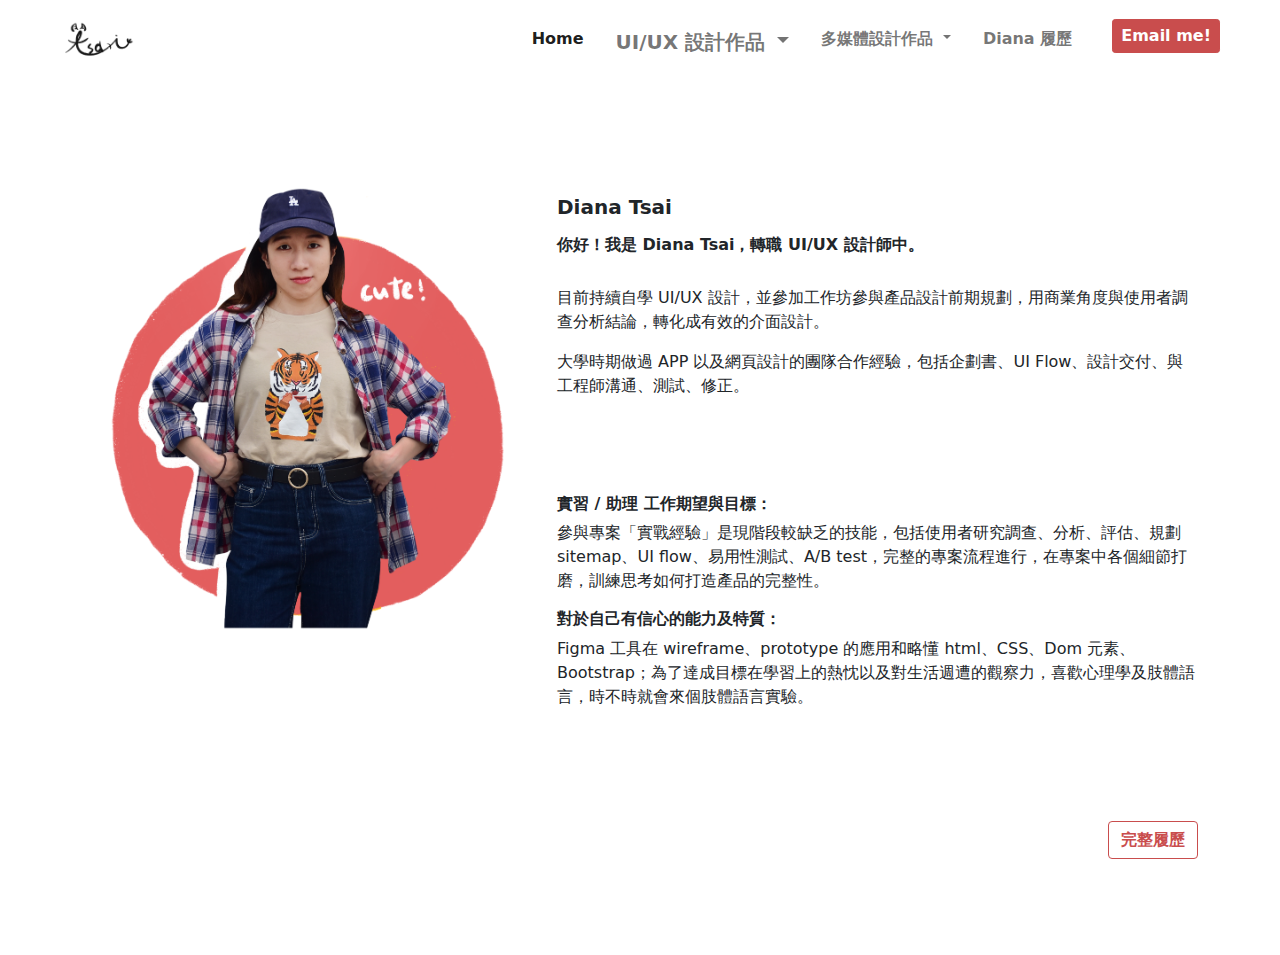
==== index.html @ 7572a6fa "Update index.html" ====
<!DOCTYPE html>
<html lang="en">
<head>
    <meta charset="UTF-8">
    <meta http-equiv="X-UA-Compatible" content="IE=edge">
    <meta name="viewport" content="width=device-width, initial-scale=1.0">
    <title>Home  DianaTsaiwebsite</title>
    <link rel="stylesheet" href="./stylesheets/all.css">
    <!-- JavaScript Bundle with Popper -->
<script src="https://cdn.jsdelivr.net/npm/bootstrap@5.1.1/dist/js/bootstrap.bundle.min.js" integrity="sha384-/bQdsTh/da6pkI1MST/rWKFNjaCP5gBSY4sEBT38Q/9RBh9AH40zEOg7Hlq2THRZ" crossorigin="anonymous"></script>
<style>
  .object-fit-cover {
      object-fit: cover;
  }

  .box {
    max-width: 75px;
  }
</style>

</head>
<body>
  <div class="mx-5">
    <nav class="navbar navbar-expand-xl navbar-light  ">
      <div class="container-fluid my-2">
        <a class="navbar-brand box" href="#">
          <img src="pic/sign.png" class="w-100" alt="" >
        </a>
        <button class="navbar-toggler" type="button" data-bs-toggle="collapse" data-bs-target="#navbarNavDropdown" aria-controls="navbarNavDropdown" aria-expanded="false" aria-label="Toggle navigation">
          <span class="navbar-toggler-icon"></span>
        </button>
        <div class="collapse navbar-collapse flex-row-reverse " id="navbarNavDropdown">
          <ul class="navbar-nav ">
            <li class="nav-item mx-2">
              <a class="nav-link active fw-bold fs-6" aria-current="page" href="index.html">Home</a>
            </li>
            <li class="nav-item dropdown mx-2">
              <a class="nav-link dropdown-toggle fw-bold fs-5" href="#" id="navbarDropdownMenuLink" role="button" data-bs-toggle="dropdown" aria-expanded="false">
              UI/UX 設計作品
              </a>
              <ul class="dropdown-menu " aria-labelledby="navbarDropdownMenuLink">
                <li><a class="dropdown-item fw-bold fs-6 " href="#">露營一頁式網站</a></li>
                <li><a class="dropdown-item fw-bold fs-6" href="#">場地預約 APP 優化</a></li>
                <li><a class="dropdown-item fw-bold fs-6 " href="#">插畫品牌官網設計</a></li>
              </ul>
            </li>
            <li class="nav-item dropdown mx-2 fs-6">
              <a class="nav-link dropdown-toggle fw-bold" href="#" id="navbarDropdownMenuLink" role="button" data-bs-toggle="dropdown" aria-expanded="false">
              多媒體設計作品
              </a>
              <ul class="dropdown-menu " aria-labelledby="navbarDropdownMenuLink">
                <li><a class="dropdown-item fw-bold fs-6" href="#">媒體設計</a></li>
                <li><a class="dropdown-item fw-bold fs-6" href="#">平面設計</a></li>
                <li><a class="dropdown-item fw-bold fs-6" href="#">插畫設計</a></li>
              </ul>
            </li>
            <li class="nav-item mx-2 ">
              <a class="nav-link fw-bold fs-6" href="resume.html">Diana 履歷</a>
            </li>
            <li class="nav-item ms-4">
              <a class="btn btn-primary btn-sm fw-bold fs-6" href="#" role="button">Email me!</a>
            </li>
          </ul>
        </div>
      </div>
    </nav>
</div>

<div class="container">
  <div class="row mt-7">
    <div class="col-xl-5 g-0 " >
      <img src="/pic/sy.png" alt="" class="w-100 " >
    </div>      
    <div class="col-xl-7 d-flex gy-2">
      <div>
        <div class="mt-2 mb-7">
         <h5 class="fw-bolder pb-2">Diana Tsai</h5>
         <h6 class="fw-bold  pb-4">你好！我是 Diana Tsai，轉職 UI/UX 設計師中。</h6>
         <p>目前持續自學 UI/UX 設計，並參加工作坊參與產品設計前期規劃，用商業角度與使用者調查分析結論，轉化成有效的介面設計。</p>
         <p>大學時期做過 APP 以及網頁設計的團隊合作經驗，包括企劃書、UI Flow、設計交付、與工程師溝通、測試、修正。</p>
        </div>
        <div class="" >           
        <div class="">
          <h6 class="fw-bold ">實習 / 助理 工作期望與目標：</h6>
          <p>參與專案「實戰經驗」是現階段較缺乏的技能，包括使用者研究調查、分析、評估、規劃 sitemap、UI flow、易用性測試、A/B test，完整的專案流程進行，在專案中各個細節打磨，訓練思考如何打造產品的完整性。</p>
        </div>
        <div class="">
          <h6 class="fw-bold ">對於自己有信心的能力及特質：</h6>
          <p>Figma 工具在 wireframe、prototype 的應用和略懂 html、CSS、Dom 元素、Bootstrap；為了達成目標在學習上的熱忱以及對生活週遭的觀察力，喜歡心理學及肢體語言，時不時就會來個肢體語言實驗。</p>
        </div>
      </div>
      <div class="text-end">
      <a class="btn btn-outline-primary fw-bold fs-6 my-7 " href="resume.html" role="button">完整履歷 </a>
    </div>
     </div>
     
    </div>
    
  </div>

    
  </div>
</div>
  </body>
</html>
---- stylesheets/all.css ----
:root {
  --bs-blue: #0d6efd;
  --bs-indigo: #6610f2;
  --bs-purple: #6f42c1;
  --bs-pink: #d63384;
  --bs-red: #dc3545;
  --bs-orange: #fd7e14;
  --bs-yellow: #ffc107;
  --bs-green: #198754;
  --bs-teal: #20c997;
  --bs-cyan: #0dcaf0;
  --bs-white: #fff;
  --bs-gray: #6c757d;
  --bs-gray-dark: #343a40;
  --bs-gray-100: #f8f9fa;
  --bs-gray-200: #e9ecef;
  --bs-gray-300: #dee2e6;
  --bs-gray-400: #ced4da;
  --bs-gray-500: #adb5bd;
  --bs-gray-600: #6c757d;
  --bs-gray-700: #495057;
  --bs-gray-800: #343a40;
  --bs-gray-900: #212529;
  --bs-primary: #c94d4d;
  --bs-secondary: #6c757d;
  --bs-success: #198754;
  --bs-info: #0dcaf0;
  --bs-warning: #ffc107;
  --bs-danger: #dc3545;
  --bs-light: #f8f9fa;
  --bs-dark: #212529;
  --bs-primary-rgb: 201, 77, 77;
  --bs-secondary-rgb: 108, 117, 125;
  --bs-success-rgb: 25, 135, 84;
  --bs-info-rgb: 13, 202, 240;
  --bs-warning-rgb: 255, 193, 7;
  --bs-danger-rgb: 220, 53, 69;
  --bs-light-rgb: 248, 249, 250;
  --bs-dark-rgb: 33, 37, 41;
  --bs-white-rgb: 255, 255, 255;
  --bs-black-rgb: 0, 0, 0;
  --bs-body-color-rgb: 33, 37, 41;
  --bs-body-bg-rgb: 255, 255, 255;
  --bs-font-sans-serif: system-ui, -apple-system, "Segoe UI", Roboto, "Helvetica Neue", Arial, "Noto Sans", "Liberation Sans", sans-serif, "Apple Color Emoji", "Segoe UI Emoji", "Segoe UI Symbol", "Noto Color Emoji";
  --bs-font-monospace: SFMono-Regular, Menlo, Monaco, Consolas, "Liberation Mono", "Courier New", monospace;
  --bs-gradient: linear-gradient(180deg, rgba(255, 255, 255, 0.15), rgba(255, 255, 255, 0));
  --bs-body-font-family: var(--bs-font-sans-serif);
  --bs-body-font-size: 1rem;
  --bs-body-font-weight: 400;
  --bs-body-line-height: 1.5;
  --bs-body-color: #212529;
  --bs-body-bg: #fff;
}

*,
*::before,
*::after {
  -webkit-box-sizing: border-box;
          box-sizing: border-box;
}

@media (prefers-reduced-motion: no-preference) {
  :root {
    scroll-behavior: smooth;
  }
}

body {
  margin: 0;
  font-family: var(--bs-body-font-family);
  font-size: var(--bs-body-font-size);
  font-weight: var(--bs-body-font-weight);
  line-height: var(--bs-body-line-height);
  color: var(--bs-body-color);
  text-align: var(--bs-body-text-align);
  background-color: var(--bs-body-bg);
  -webkit-text-size-adjust: 100%;
  -webkit-tap-highlight-color: rgba(0, 0, 0, 0);
}

hr {
  margin: 1rem 0;
  color: inherit;
  background-color: currentColor;
  border: 0;
  opacity: 0.25;
}

hr:not([size]) {
  height: 1px;
}

h1, .h1, h2, .h2, h3, .h3, h4, .h4, h5, .h5, h6, .h6 {
  margin-top: 0;
  margin-bottom: 0.5rem;
  font-weight: 500;
  line-height: 1.2;
}

h1, .h1 {
  font-size: calc(1.375rem + 1.5vw);
}

@media (min-width: 1200px) {
  h1, .h1 {
    font-size: 2.5rem;
  }
}

h2, .h2 {
  font-size: calc(1.325rem + 0.9vw);
}

@media (min-width: 1200px) {
  h2, .h2 {
    font-size: 2rem;
  }
}

h3, .h3 {
  font-size: calc(1.3rem + 0.6vw);
}

@media (min-width: 1200px) {
  h3, .h3 {
    font-size: 1.75rem;
  }
}

h4, .h4 {
  font-size: calc(1.275rem + 0.3vw);
}

@media (min-width: 1200px) {
  h4, .h4 {
    font-size: 1.5rem;
  }
}

h5, .h5 {
  font-size: 1.25rem;
}

h6, .h6 {
  font-size: 1rem;
}

p {
  margin-top: 0;
  margin-bottom: 1rem;
}

abbr[title],
abbr[data-bs-original-title] {
  -webkit-text-decoration: underline dotted;
          text-decoration: underline dotted;
  cursor: help;
  text-decoration-skip-ink: none;
}

address {
  margin-bottom: 1rem;
  font-style: normal;
  line-height: inherit;
}

ol,
ul {
  padding-left: 2rem;
}

ol,
ul,
dl {
  margin-top: 0;
  margin-bottom: 1rem;
}

ol ol,
ul ul,
ol ul,
ul ol {
  margin-bottom: 0;
}

dt {
  font-weight: 700;
}

dd {
  margin-bottom: .5rem;
  margin-left: 0;
}

blockquote {
  margin: 0 0 1rem;
}

b,
strong {
  font-weight: bolder;
}

small, .small {
  font-size: 0.875em;
}

mark, .mark {
  padding: 0.2em;
  background-color: #fcf8e3;
}

sub,
sup {
  position: relative;
  font-size: 0.75em;
  line-height: 0;
  vertical-align: baseline;
}

sub {
  bottom: -.25em;
}

sup {
  top: -.5em;
}

a {
  color: #0d6efd;
  text-decoration: underline;
}

a:hover {
  color: #0a58ca;
}

a:not([href]):not([class]), a:not([href]):not([class]):hover {
  color: inherit;
  text-decoration: none;
}

pre,
code,
kbd,
samp {
  font-family: var(--bs-font-monospace);
  font-size: 1em;
  direction: ltr /* rtl:ignore */;
  unicode-bidi: bidi-override;
}

pre {
  display: block;
  margin-top: 0;
  margin-bottom: 1rem;
  overflow: auto;
  font-size: 0.875em;
}

pre code {
  font-size: inherit;
  color: inherit;
  word-break: normal;
}

code {
  font-size: 0.875em;
  color: #d63384;
  word-wrap: break-word;
}

a > code {
  color: inherit;
}

kbd {
  padding: 0.2rem 0.4rem;
  font-size: 0.875em;
  color: #fff;
  background-color: #212529;
  border-radius: 0.2rem;
}

kbd kbd {
  padding: 0;
  font-size: 1em;
  font-weight: 700;
}

figure {
  margin: 0 0 1rem;
}

img,
svg {
  vertical-align: middle;
}

table {
  caption-side: bottom;
  border-collapse: collapse;
}

caption {
  padding-top: 0.5rem;
  padding-bottom: 0.5rem;
  color: #6c757d;
  text-align: left;
}

th {
  text-align: inherit;
  text-align: -webkit-match-parent;
}

thead,
tbody,
tfoot,
tr,
td,
th {
  border-color: inherit;
  border-style: solid;
  border-width: 0;
}

label {
  display: inline-block;
}

button {
  border-radius: 0;
}

button:focus:not(:focus-visible) {
  outline: 0;
}

input,
button,
select,
optgroup,
textarea {
  margin: 0;
  font-family: inherit;
  font-size: inherit;
  line-height: inherit;
}

button,
select {
  text-transform: none;
}

[role="button"] {
  cursor: pointer;
}

select {
  word-wrap: normal;
}

select:disabled {
  opacity: 1;
}

[list]::-webkit-calendar-picker-indicator {
  display: none;
}

button,
[type="button"],
[type="reset"],
[type="submit"] {
  -webkit-appearance: button;
}

button:not(:disabled),
[type="button"]:not(:disabled),
[type="reset"]:not(:disabled),
[type="submit"]:not(:disabled) {
  cursor: pointer;
}

::-moz-focus-inner {
  padding: 0;
  border-style: none;
}

textarea {
  resize: vertical;
}

fieldset {
  min-width: 0;
  padding: 0;
  margin: 0;
  border: 0;
}

legend {
  float: left;
  width: 100%;
  padding: 0;
  margin-bottom: 0.5rem;
  font-size: calc(1.275rem + 0.3vw);
  line-height: inherit;
}

@media (min-width: 1200px) {
  legend {
    font-size: 1.5rem;
  }
}

legend + * {
  clear: left;
}

::-webkit-datetime-edit-fields-wrapper,
::-webkit-datetime-edit-text,
::-webkit-datetime-edit-minute,
::-webkit-datetime-edit-hour-field,
::-webkit-datetime-edit-day-field,
::-webkit-datetime-edit-month-field,
::-webkit-datetime-edit-year-field {
  padding: 0;
}

::-webkit-inner-spin-button {
  height: auto;
}

[type="search"] {
  outline-offset: -2px;
  -webkit-appearance: textfield;
}

/* rtl:raw:
[type="tel"],
[type="url"],
[type="email"],
[type="number"] {
  direction: ltr;
}
*/
::-webkit-search-decoration {
  -webkit-appearance: none;
}

::-webkit-color-swatch-wrapper {
  padding: 0;
}

::file-selector-button {
  font: inherit;
}

::-webkit-file-upload-button {
  font: inherit;
  -webkit-appearance: button;
}

output {
  display: inline-block;
}

iframe {
  border: 0;
}

summary {
  display: list-item;
  cursor: pointer;
}

progress {
  vertical-align: baseline;
}

[hidden] {
  display: none !important;
}

.lead {
  font-size: 1.25rem;
  font-weight: 300;
}

.display-1 {
  font-size: calc(1.625rem + 4.5vw);
  font-weight: 300;
  line-height: 1.2;
}

@media (min-width: 1200px) {
  .display-1 {
    font-size: 5rem;
  }
}

.display-2 {
  font-size: calc(1.575rem + 3.9vw);
  font-weight: 300;
  line-height: 1.2;
}

@media (min-width: 1200px) {
  .display-2 {
    font-size: 4.5rem;
  }
}

.display-3 {
  font-size: calc(1.525rem + 3.3vw);
  font-weight: 300;
  line-height: 1.2;
}

@media (min-width: 1200px) {
  .display-3 {
    font-size: 4rem;
  }
}

.display-4 {
  font-size: calc(1.475rem + 2.7vw);
  font-weight: 300;
  line-height: 1.2;
}

@media (min-width: 1200px) {
  .display-4 {
    font-size: 3.5rem;
  }
}

.display-5 {
  font-size: calc(1.425rem + 2.1vw);
  font-weight: 300;
  line-height: 1.2;
}

@media (min-width: 1200px) {
  .display-5 {
    font-size: 3rem;
  }
}

.display-6 {
  font-size: calc(1.375rem + 1.5vw);
  font-weight: 300;
  line-height: 1.2;
}

@media (min-width: 1200px) {
  .display-6 {
    font-size: 2.5rem;
  }
}

.list-unstyled {
  padding-left: 0;
  list-style: none;
}

.list-inline {
  padding-left: 0;
  list-style: none;
}

.list-inline-item {
  display: inline-block;
}

.list-inline-item:not(:last-child) {
  margin-right: 0.5rem;
}

.initialism {
  font-size: 0.875em;
  text-transform: uppercase;
}

.blockquote {
  margin-bottom: 1rem;
  font-size: 1.25rem;
}

.blockquote > :last-child {
  margin-bottom: 0;
}

.blockquote-footer {
  margin-top: -1rem;
  margin-bottom: 1rem;
  font-size: 0.875em;
  color: #6c757d;
}

.blockquote-footer::before {
  content: "\2014\00A0";
}

.img-fluid {
  max-width: 100%;
  height: auto;
}

.img-thumbnail {
  padding: 0.25rem;
  background-color: #fff;
  border: 1px solid #dee2e6;
  border-radius: 0.25rem;
  max-width: 100%;
  height: auto;
}

.figure {
  display: inline-block;
}

.figure-img {
  margin-bottom: 0.5rem;
  line-height: 1;
}

.figure-caption {
  font-size: 0.875em;
  color: #6c757d;
}

.container,
.container-fluid,
.container-sm,
.container-md,
.container-lg,
.container-xl,
.container-xxl {
  width: 100%;
  padding-right: var(--bs-gutter-x, 0.75rem);
  padding-left: var(--bs-gutter-x, 0.75rem);
  margin-right: auto;
  margin-left: auto;
}

@media (min-width: 576px) {
  .container, .container-sm {
    max-width: 540px;
  }
}

@media (min-width: 768px) {
  .container, .container-sm, .container-md {
    max-width: 720px;
  }
}

@media (min-width: 992px) {
  .container, .container-sm, .container-md, .container-lg {
    max-width: 960px;
  }
}

@media (min-width: 1200px) {
  .container, .container-sm, .container-md, .container-lg, .container-xl {
    max-width: 1140px;
  }
}

@media (min-width: 1400px) {
  .container, .container-sm, .container-md, .container-lg, .container-xl, .container-xxl {
    max-width: 1320px;
  }
}

.row {
  --bs-gutter-x: 1.5rem;
  --bs-gutter-y: 0;
  display: -webkit-box;
  display: -ms-flexbox;
  display: flex;
  -ms-flex-wrap: wrap;
      flex-wrap: wrap;
  margin-top: calc(-1 * var(--bs-gutter-y));
  margin-right: calc(-.5 * var(--bs-gutter-x));
  margin-left: calc(-.5 * var(--bs-gutter-x));
}

.row > * {
  -ms-flex-negative: 0;
      flex-shrink: 0;
  width: 100%;
  max-width: 100%;
  padding-right: calc(var(--bs-gutter-x) * .5);
  padding-left: calc(var(--bs-gutter-x) * .5);
  margin-top: var(--bs-gutter-y);
}

.col {
  -webkit-box-flex: 1;
      -ms-flex: 1 0 0%;
          flex: 1 0 0%;
}

.row-cols-auto > * {
  -webkit-box-flex: 0;
      -ms-flex: 0 0 auto;
          flex: 0 0 auto;
  width: auto;
}

.row-cols-1 > * {
  -webkit-box-flex: 0;
      -ms-flex: 0 0 auto;
          flex: 0 0 auto;
  width: 100%;
}

.row-cols-2 > * {
  -webkit-box-flex: 0;
      -ms-flex: 0 0 auto;
          flex: 0 0 auto;
  width: 50%;
}

.row-cols-3 > * {
  -webkit-box-flex: 0;
      -ms-flex: 0 0 auto;
          flex: 0 0 auto;
  width: 33.33333%;
}

.row-cols-4 > * {
  -webkit-box-flex: 0;
      -ms-flex: 0 0 auto;
          flex: 0 0 auto;
  width: 25%;
}

.row-cols-5 > * {
  -webkit-box-flex: 0;
      -ms-flex: 0 0 auto;
          flex: 0 0 auto;
  width: 20%;
}

.row-cols-6 > * {
  -webkit-box-flex: 0;
      -ms-flex: 0 0 auto;
          flex: 0 0 auto;
  width: 16.66667%;
}

.col-auto {
  -webkit-box-flex: 0;
      -ms-flex: 0 0 auto;
          flex: 0 0 auto;
  width: auto;
}

.col-1 {
  -webkit-box-flex: 0;
      -ms-flex: 0 0 auto;
          flex: 0 0 auto;
  width: 8.33333%;
}

.col-2 {
  -webkit-box-flex: 0;
      -ms-flex: 0 0 auto;
          flex: 0 0 auto;
  width: 16.66667%;
}

.col-3 {
  -webkit-box-flex: 0;
      -ms-flex: 0 0 auto;
          flex: 0 0 auto;
  width: 25%;
}

.col-4 {
  -webkit-box-flex: 0;
      -ms-flex: 0 0 auto;
          flex: 0 0 auto;
  width: 33.33333%;
}

.col-5 {
  -webkit-box-flex: 0;
      -ms-flex: 0 0 auto;
          flex: 0 0 auto;
  width: 41.66667%;
}

.col-6 {
  -webkit-box-flex: 0;
      -ms-flex: 0 0 auto;
          flex: 0 0 auto;
  width: 50%;
}

.col-7 {
  -webkit-box-flex: 0;
      -ms-flex: 0 0 auto;
          flex: 0 0 auto;
  width: 58.33333%;
}

.col-8 {
  -webkit-box-flex: 0;
      -ms-flex: 0 0 auto;
          flex: 0 0 auto;
  width: 66.66667%;
}

.col-9 {
  -webkit-box-flex: 0;
      -ms-flex: 0 0 auto;
          flex: 0 0 auto;
  width: 75%;
}

.col-10 {
  -webkit-box-flex: 0;
      -ms-flex: 0 0 auto;
          flex: 0 0 auto;
  width: 83.33333%;
}

.col-11 {
  -webkit-box-flex: 0;
      -ms-flex: 0 0 auto;
          flex: 0 0 auto;
  width: 91.66667%;
}

.col-12 {
  -webkit-box-flex: 0;
      -ms-flex: 0 0 auto;
          flex: 0 0 auto;
  width: 100%;
}

.offset-1 {
  margin-left: 8.33333%;
}

.offset-2 {
  margin-left: 16.66667%;
}

.offset-3 {
  margin-left: 25%;
}

.offset-4 {
  margin-left: 33.33333%;
}

.offset-5 {
  margin-left: 41.66667%;
}

.offset-6 {
  margin-left: 50%;
}

.offset-7 {
  margin-left: 58.33333%;
}

.offset-8 {
  margin-left: 66.66667%;
}

.offset-9 {
  margin-left: 75%;
}

.offset-10 {
  margin-left: 83.33333%;
}

.offset-11 {
  margin-left: 91.66667%;
}

.g-0,
.gx-0 {
  --bs-gutter-x: 0;
}

.g-0,
.gy-0 {
  --bs-gutter-y: 0;
}

.g-1,
.gx-1 {
  --bs-gutter-x: 0.25rem;
}

.g-1,
.gy-1 {
  --bs-gutter-y: 0.25rem;
}

.g-2,
.gx-2 {
  --bs-gutter-x: 0.5rem;
}

.g-2,
.gy-2 {
  --bs-gutter-y: 0.5rem;
}

.g-3,
.gx-3 {
  --bs-gutter-x: 1rem;
}

.g-3,
.gy-3 {
  --bs-gutter-y: 1rem;
}

.g-4,
.gx-4 {
  --bs-gutter-x: 1.5rem;
}

.g-4,
.gy-4 {
  --bs-gutter-y: 1.5rem;
}

.g-5,
.gx-5 {
  --bs-gutter-x: 3rem;
}

.g-5,
.gy-5 {
  --bs-gutter-y: 3rem;
}

.g-6,
.gx-6 {
  --bs-gutter-x: 3.5rem;
}

.g-6,
.gy-6 {
  --bs-gutter-y: 3.5rem;
}

.g-7,
.gx-7 {
  --bs-gutter-x: 6rem;
}

.g-7,
.gy-7 {
  --bs-gutter-y: 6rem;
}

@media (min-width: 576px) {
  .col-sm {
    -webkit-box-flex: 1;
        -ms-flex: 1 0 0%;
            flex: 1 0 0%;
  }
  .row-cols-sm-auto > * {
    -webkit-box-flex: 0;
        -ms-flex: 0 0 auto;
            flex: 0 0 auto;
    width: auto;
  }
  .row-cols-sm-1 > * {
    -webkit-box-flex: 0;
        -ms-flex: 0 0 auto;
            flex: 0 0 auto;
    width: 100%;
  }
  .row-cols-sm-2 > * {
    -webkit-box-flex: 0;
        -ms-flex: 0 0 auto;
            flex: 0 0 auto;
    width: 50%;
  }
  .row-cols-sm-3 > * {
    -webkit-box-flex: 0;
        -ms-flex: 0 0 auto;
            flex: 0 0 auto;
    width: 33.33333%;
  }
  .row-cols-sm-4 > * {
    -webkit-box-flex: 0;
        -ms-flex: 0 0 auto;
            flex: 0 0 auto;
    width: 25%;
  }
  .row-cols-sm-5 > * {
    -webkit-box-flex: 0;
        -ms-flex: 0 0 auto;
            flex: 0 0 auto;
    width: 20%;
  }
  .row-cols-sm-6 > * {
    -webkit-box-flex: 0;
        -ms-flex: 0 0 auto;
            flex: 0 0 auto;
    width: 16.66667%;
  }
  .col-sm-auto {
    -webkit-box-flex: 0;
        -ms-flex: 0 0 auto;
            flex: 0 0 auto;
    width: auto;
  }
  .col-sm-1 {
    -webkit-box-flex: 0;
        -ms-flex: 0 0 auto;
            flex: 0 0 auto;
    width: 8.33333%;
  }
  .col-sm-2 {
    -webkit-box-flex: 0;
        -ms-flex: 0 0 auto;
            flex: 0 0 auto;
    width: 16.66667%;
  }
  .col-sm-3 {
    -webkit-box-flex: 0;
        -ms-flex: 0 0 auto;
            flex: 0 0 auto;
    width: 25%;
  }
  .col-sm-4 {
    -webkit-box-flex: 0;
        -ms-flex: 0 0 auto;
            flex: 0 0 auto;
    width: 33.33333%;
  }
  .col-sm-5 {
    -webkit-box-flex: 0;
        -ms-flex: 0 0 auto;
            flex: 0 0 auto;
    width: 41.66667%;
  }
  .col-sm-6 {
    -webkit-box-flex: 0;
        -ms-flex: 0 0 auto;
            flex: 0 0 auto;
    width: 50%;
  }
  .col-sm-7 {
    -webkit-box-flex: 0;
        -ms-flex: 0 0 auto;
            flex: 0 0 auto;
    width: 58.33333%;
  }
  .col-sm-8 {
    -webkit-box-flex: 0;
        -ms-flex: 0 0 auto;
            flex: 0 0 auto;
    width: 66.66667%;
  }
  .col-sm-9 {
    -webkit-box-flex: 0;
        -ms-flex: 0 0 auto;
            flex: 0 0 auto;
    width: 75%;
  }
  .col-sm-10 {
    -webkit-box-flex: 0;
        -ms-flex: 0 0 auto;
            flex: 0 0 auto;
    width: 83.33333%;
  }
  .col-sm-11 {
    -webkit-box-flex: 0;
        -ms-flex: 0 0 auto;
            flex: 0 0 auto;
    width: 91.66667%;
  }
  .col-sm-12 {
    -webkit-box-flex: 0;
        -ms-flex: 0 0 auto;
            flex: 0 0 auto;
    width: 100%;
  }
  .offset-sm-0 {
    margin-left: 0;
  }
  .offset-sm-1 {
    margin-left: 8.33333%;
  }
  .offset-sm-2 {
    margin-left: 16.66667%;
  }
  .offset-sm-3 {
    margin-left: 25%;
  }
  .offset-sm-4 {
    margin-left: 33.33333%;
  }
  .offset-sm-5 {
    margin-left: 41.66667%;
  }
  .offset-sm-6 {
    margin-left: 50%;
  }
  .offset-sm-7 {
    margin-left: 58.33333%;
  }
  .offset-sm-8 {
    margin-left: 66.66667%;
  }
  .offset-sm-9 {
    margin-left: 75%;
  }
  .offset-sm-10 {
    margin-left: 83.33333%;
  }
  .offset-sm-11 {
    margin-left: 91.66667%;
  }
  .g-sm-0,
  .gx-sm-0 {
    --bs-gutter-x: 0;
  }
  .g-sm-0,
  .gy-sm-0 {
    --bs-gutter-y: 0;
  }
  .g-sm-1,
  .gx-sm-1 {
    --bs-gutter-x: 0.25rem;
  }
  .g-sm-1,
  .gy-sm-1 {
    --bs-gutter-y: 0.25rem;
  }
  .g-sm-2,
  .gx-sm-2 {
    --bs-gutter-x: 0.5rem;
  }
  .g-sm-2,
  .gy-sm-2 {
    --bs-gutter-y: 0.5rem;
  }
  .g-sm-3,
  .gx-sm-3 {
    --bs-gutter-x: 1rem;
  }
  .g-sm-3,
  .gy-sm-3 {
    --bs-gutter-y: 1rem;
  }
  .g-sm-4,
  .gx-sm-4 {
    --bs-gutter-x: 1.5rem;
  }
  .g-sm-4,
  .gy-sm-4 {
    --bs-gutter-y: 1.5rem;
  }
  .g-sm-5,
  .gx-sm-5 {
    --bs-gutter-x: 3rem;
  }
  .g-sm-5,
  .gy-sm-5 {
    --bs-gutter-y: 3rem;
  }
  .g-sm-6,
  .gx-sm-6 {
    --bs-gutter-x: 3.5rem;
  }
  .g-sm-6,
  .gy-sm-6 {
    --bs-gutter-y: 3.5rem;
  }
  .g-sm-7,
  .gx-sm-7 {
    --bs-gutter-x: 6rem;
  }
  .g-sm-7,
  .gy-sm-7 {
    --bs-gutter-y: 6rem;
  }
}

@media (min-width: 768px) {
  .col-md {
    -webkit-box-flex: 1;
        -ms-flex: 1 0 0%;
            flex: 1 0 0%;
  }
  .row-cols-md-auto > * {
    -webkit-box-flex: 0;
        -ms-flex: 0 0 auto;
            flex: 0 0 auto;
    width: auto;
  }
  .row-cols-md-1 > * {
    -webkit-box-flex: 0;
        -ms-flex: 0 0 auto;
            flex: 0 0 auto;
    width: 100%;
  }
  .row-cols-md-2 > * {
    -webkit-box-flex: 0;
        -ms-flex: 0 0 auto;
            flex: 0 0 auto;
    width: 50%;
  }
  .row-cols-md-3 > * {
    -webkit-box-flex: 0;
        -ms-flex: 0 0 auto;
            flex: 0 0 auto;
    width: 33.33333%;
  }
  .row-cols-md-4 > * {
    -webkit-box-flex: 0;
        -ms-flex: 0 0 auto;
            flex: 0 0 auto;
    width: 25%;
  }
  .row-cols-md-5 > * {
    -webkit-box-flex: 0;
        -ms-flex: 0 0 auto;
            flex: 0 0 auto;
    width: 20%;
  }
  .row-cols-md-6 > * {
    -webkit-box-flex: 0;
        -ms-flex: 0 0 auto;
            flex: 0 0 auto;
    width: 16.66667%;
  }
  .col-md-auto {
    -webkit-box-flex: 0;
        -ms-flex: 0 0 auto;
            flex: 0 0 auto;
    width: auto;
  }
  .col-md-1 {
    -webkit-box-flex: 0;
        -ms-flex: 0 0 auto;
            flex: 0 0 auto;
    width: 8.33333%;
  }
  .col-md-2 {
    -webkit-box-flex: 0;
        -ms-flex: 0 0 auto;
            flex: 0 0 auto;
    width: 16.66667%;
  }
  .col-md-3 {
    -webkit-box-flex: 0;
        -ms-flex: 0 0 auto;
            flex: 0 0 auto;
    width: 25%;
  }
  .col-md-4 {
    -webkit-box-flex: 0;
        -ms-flex: 0 0 auto;
            flex: 0 0 auto;
    width: 33.33333%;
  }
  .col-md-5 {
    -webkit-box-flex: 0;
        -ms-flex: 0 0 auto;
            flex: 0 0 auto;
    width: 41.66667%;
  }
  .col-md-6 {
    -webkit-box-flex: 0;
        -ms-flex: 0 0 auto;
            flex: 0 0 auto;
    width: 50%;
  }
  .col-md-7 {
    -webkit-box-flex: 0;
        -ms-flex: 0 0 auto;
            flex: 0 0 auto;
    width: 58.33333%;
  }
  .col-md-8 {
    -webkit-box-flex: 0;
        -ms-flex: 0 0 auto;
            flex: 0 0 auto;
    width: 66.66667%;
  }
  .col-md-9 {
    -webkit-box-flex: 0;
        -ms-flex: 0 0 auto;
            flex: 0 0 auto;
    width: 75%;
  }
  .col-md-10 {
    -webkit-box-flex: 0;
        -ms-flex: 0 0 auto;
            flex: 0 0 auto;
    width: 83.33333%;
  }
  .col-md-11 {
    -webkit-box-flex: 0;
        -ms-flex: 0 0 auto;
            flex: 0 0 auto;
    width: 91.66667%;
  }
  .col-md-12 {
    -webkit-box-flex: 0;
        -ms-flex: 0 0 auto;
            flex: 0 0 auto;
    width: 100%;
  }
  .offset-md-0 {
    margin-left: 0;
  }
  .offset-md-1 {
    margin-left: 8.33333%;
  }
  .offset-md-2 {
    margin-left: 16.66667%;
  }
  .offset-md-3 {
    margin-left: 25%;
  }
  .offset-md-4 {
    margin-left: 33.33333%;
  }
  .offset-md-5 {
    margin-left: 41.66667%;
  }
  .offset-md-6 {
    margin-left: 50%;
  }
  .offset-md-7 {
    margin-left: 58.33333%;
  }
  .offset-md-8 {
    margin-left: 66.66667%;
  }
  .offset-md-9 {
    margin-left: 75%;
  }
  .offset-md-10 {
    margin-left: 83.33333%;
  }
  .offset-md-11 {
    margin-left: 91.66667%;
  }
  .g-md-0,
  .gx-md-0 {
    --bs-gutter-x: 0;
  }
  .g-md-0,
  .gy-md-0 {
    --bs-gutter-y: 0;
  }
  .g-md-1,
  .gx-md-1 {
    --bs-gutter-x: 0.25rem;
  }
  .g-md-1,
  .gy-md-1 {
    --bs-gutter-y: 0.25rem;
  }
  .g-md-2,
  .gx-md-2 {
    --bs-gutter-x: 0.5rem;
  }
  .g-md-2,
  .gy-md-2 {
    --bs-gutter-y: 0.5rem;
  }
  .g-md-3,
  .gx-md-3 {
    --bs-gutter-x: 1rem;
  }
  .g-md-3,
  .gy-md-3 {
    --bs-gutter-y: 1rem;
  }
  .g-md-4,
  .gx-md-4 {
    --bs-gutter-x: 1.5rem;
  }
  .g-md-4,
  .gy-md-4 {
    --bs-gutter-y: 1.5rem;
  }
  .g-md-5,
  .gx-md-5 {
    --bs-gutter-x: 3rem;
  }
  .g-md-5,
  .gy-md-5 {
    --bs-gutter-y: 3rem;
  }
  .g-md-6,
  .gx-md-6 {
    --bs-gutter-x: 3.5rem;
  }
  .g-md-6,
  .gy-md-6 {
    --bs-gutter-y: 3.5rem;
  }
  .g-md-7,
  .gx-md-7 {
    --bs-gutter-x: 6rem;
  }
  .g-md-7,
  .gy-md-7 {
    --bs-gutter-y: 6rem;
  }
}

@media (min-width: 992px) {
  .col-lg {
    -webkit-box-flex: 1;
        -ms-flex: 1 0 0%;
            flex: 1 0 0%;
  }
  .row-cols-lg-auto > * {
    -webkit-box-flex: 0;
        -ms-flex: 0 0 auto;
            flex: 0 0 auto;
    width: auto;
  }
  .row-cols-lg-1 > * {
    -webkit-box-flex: 0;
        -ms-flex: 0 0 auto;
            flex: 0 0 auto;
    width: 100%;
  }
  .row-cols-lg-2 > * {
    -webkit-box-flex: 0;
        -ms-flex: 0 0 auto;
            flex: 0 0 auto;
    width: 50%;
  }
  .row-cols-lg-3 > * {
    -webkit-box-flex: 0;
        -ms-flex: 0 0 auto;
            flex: 0 0 auto;
    width: 33.33333%;
  }
  .row-cols-lg-4 > * {
    -webkit-box-flex: 0;
        -ms-flex: 0 0 auto;
            flex: 0 0 auto;
    width: 25%;
  }
  .row-cols-lg-5 > * {
    -webkit-box-flex: 0;
        -ms-flex: 0 0 auto;
            flex: 0 0 auto;
    width: 20%;
  }
  .row-cols-lg-6 > * {
    -webkit-box-flex: 0;
        -ms-flex: 0 0 auto;
            flex: 0 0 auto;
    width: 16.66667%;
  }
  .col-lg-auto {
    -webkit-box-flex: 0;
        -ms-flex: 0 0 auto;
            flex: 0 0 auto;
    width: auto;
  }
  .col-lg-1 {
    -webkit-box-flex: 0;
        -ms-flex: 0 0 auto;
            flex: 0 0 auto;
    width: 8.33333%;
  }
  .col-lg-2 {
    -webkit-box-flex: 0;
        -ms-flex: 0 0 auto;
            flex: 0 0 auto;
    width: 16.66667%;
  }
  .col-lg-3 {
    -webkit-box-flex: 0;
        -ms-flex: 0 0 auto;
            flex: 0 0 auto;
    width: 25%;
  }
  .col-lg-4 {
    -webkit-box-flex: 0;
        -ms-flex: 0 0 auto;
            flex: 0 0 auto;
    width: 33.33333%;
  }
  .col-lg-5 {
    -webkit-box-flex: 0;
        -ms-flex: 0 0 auto;
            flex: 0 0 auto;
    width: 41.66667%;
  }
  .col-lg-6 {
    -webkit-box-flex: 0;
        -ms-flex: 0 0 auto;
            flex: 0 0 auto;
    width: 50%;
  }
  .col-lg-7 {
    -webkit-box-flex: 0;
        -ms-flex: 0 0 auto;
            flex: 0 0 auto;
    width: 58.33333%;
  }
  .col-lg-8 {
    -webkit-box-flex: 0;
        -ms-flex: 0 0 auto;
            flex: 0 0 auto;
    width: 66.66667%;
  }
  .col-lg-9 {
    -webkit-box-flex: 0;
        -ms-flex: 0 0 auto;
            flex: 0 0 auto;
    width: 75%;
  }
  .col-lg-10 {
    -webkit-box-flex: 0;
        -ms-flex: 0 0 auto;
            flex: 0 0 auto;
    width: 83.33333%;
  }
  .col-lg-11 {
    -webkit-box-flex: 0;
        -ms-flex: 0 0 auto;
            flex: 0 0 auto;
    width: 91.66667%;
  }
  .col-lg-12 {
    -webkit-box-flex: 0;
        -ms-flex: 0 0 auto;
            flex: 0 0 auto;
    width: 100%;
  }
  .offset-lg-0 {
    margin-left: 0;
  }
  .offset-lg-1 {
    margin-left: 8.33333%;
  }
  .offset-lg-2 {
    margin-left: 16.66667%;
  }
  .offset-lg-3 {
    margin-left: 25%;
  }
  .offset-lg-4 {
    margin-left: 33.33333%;
  }
  .offset-lg-5 {
    margin-left: 41.66667%;
  }
  .offset-lg-6 {
    margin-left: 50%;
  }
  .offset-lg-7 {
    margin-left: 58.33333%;
  }
  .offset-lg-8 {
    margin-left: 66.66667%;
  }
  .offset-lg-9 {
    margin-left: 75%;
  }
  .offset-lg-10 {
    margin-left: 83.33333%;
  }
  .offset-lg-11 {
    margin-left: 91.66667%;
  }
  .g-lg-0,
  .gx-lg-0 {
    --bs-gutter-x: 0;
  }
  .g-lg-0,
  .gy-lg-0 {
    --bs-gutter-y: 0;
  }
  .g-lg-1,
  .gx-lg-1 {
    --bs-gutter-x: 0.25rem;
  }
  .g-lg-1,
  .gy-lg-1 {
    --bs-gutter-y: 0.25rem;
  }
  .g-lg-2,
  .gx-lg-2 {
    --bs-gutter-x: 0.5rem;
  }
  .g-lg-2,
  .gy-lg-2 {
    --bs-gutter-y: 0.5rem;
  }
  .g-lg-3,
  .gx-lg-3 {
    --bs-gutter-x: 1rem;
  }
  .g-lg-3,
  .gy-lg-3 {
    --bs-gutter-y: 1rem;
  }
  .g-lg-4,
  .gx-lg-4 {
    --bs-gutter-x: 1.5rem;
  }
  .g-lg-4,
  .gy-lg-4 {
    --bs-gutter-y: 1.5rem;
  }
  .g-lg-5,
  .gx-lg-5 {
    --bs-gutter-x: 3rem;
  }
  .g-lg-5,
  .gy-lg-5 {
    --bs-gutter-y: 3rem;
  }
  .g-lg-6,
  .gx-lg-6 {
    --bs-gutter-x: 3.5rem;
  }
  .g-lg-6,
  .gy-lg-6 {
    --bs-gutter-y: 3.5rem;
  }
  .g-lg-7,
  .gx-lg-7 {
    --bs-gutter-x: 6rem;
  }
  .g-lg-7,
  .gy-lg-7 {
    --bs-gutter-y: 6rem;
  }
}

@media (min-width: 1200px) {
  .col-xl {
    -webkit-box-flex: 1;
        -ms-flex: 1 0 0%;
            flex: 1 0 0%;
  }
  .row-cols-xl-auto > * {
    -webkit-box-flex: 0;
        -ms-flex: 0 0 auto;
            flex: 0 0 auto;
    width: auto;
  }
  .row-cols-xl-1 > * {
    -webkit-box-flex: 0;
        -ms-flex: 0 0 auto;
            flex: 0 0 auto;
    width: 100%;
  }
  .row-cols-xl-2 > * {
    -webkit-box-flex: 0;
        -ms-flex: 0 0 auto;
            flex: 0 0 auto;
    width: 50%;
  }
  .row-cols-xl-3 > * {
    -webkit-box-flex: 0;
        -ms-flex: 0 0 auto;
            flex: 0 0 auto;
    width: 33.33333%;
  }
  .row-cols-xl-4 > * {
    -webkit-box-flex: 0;
        -ms-flex: 0 0 auto;
            flex: 0 0 auto;
    width: 25%;
  }
  .row-cols-xl-5 > * {
    -webkit-box-flex: 0;
        -ms-flex: 0 0 auto;
            flex: 0 0 auto;
    width: 20%;
  }
  .row-cols-xl-6 > * {
    -webkit-box-flex: 0;
        -ms-flex: 0 0 auto;
            flex: 0 0 auto;
    width: 16.66667%;
  }
  .col-xl-auto {
    -webkit-box-flex: 0;
        -ms-flex: 0 0 auto;
            flex: 0 0 auto;
    width: auto;
  }
  .col-xl-1 {
    -webkit-box-flex: 0;
        -ms-flex: 0 0 auto;
            flex: 0 0 auto;
    width: 8.33333%;
  }
  .col-xl-2 {
    -webkit-box-flex: 0;
        -ms-flex: 0 0 auto;
            flex: 0 0 auto;
    width: 16.66667%;
  }
  .col-xl-3 {
    -webkit-box-flex: 0;
        -ms-flex: 0 0 auto;
            flex: 0 0 auto;
    width: 25%;
  }
  .col-xl-4 {
    -webkit-box-flex: 0;
        -ms-flex: 0 0 auto;
            flex: 0 0 auto;
    width: 33.33333%;
  }
  .col-xl-5 {
    -webkit-box-flex: 0;
        -ms-flex: 0 0 auto;
            flex: 0 0 auto;
    width: 41.66667%;
  }
  .col-xl-6 {
    -webkit-box-flex: 0;
        -ms-flex: 0 0 auto;
            flex: 0 0 auto;
    width: 50%;
  }
  .col-xl-7 {
    -webkit-box-flex: 0;
        -ms-flex: 0 0 auto;
            flex: 0 0 auto;
    width: 58.33333%;
  }
  .col-xl-8 {
    -webkit-box-flex: 0;
        -ms-flex: 0 0 auto;
            flex: 0 0 auto;
    width: 66.66667%;
  }
  .col-xl-9 {
    -webkit-box-flex: 0;
        -ms-flex: 0 0 auto;
            flex: 0 0 auto;
    width: 75%;
  }
  .col-xl-10 {
    -webkit-box-flex: 0;
        -ms-flex: 0 0 auto;
            flex: 0 0 auto;
    width: 83.33333%;
  }
  .col-xl-11 {
    -webkit-box-flex: 0;
        -ms-flex: 0 0 auto;
            flex: 0 0 auto;
    width: 91.66667%;
  }
  .col-xl-12 {
    -webkit-box-flex: 0;
        -ms-flex: 0 0 auto;
            flex: 0 0 auto;
    width: 100%;
  }
  .offset-xl-0 {
    margin-left: 0;
  }
  .offset-xl-1 {
    margin-left: 8.33333%;
  }
  .offset-xl-2 {
    margin-left: 16.66667%;
  }
  .offset-xl-3 {
    margin-left: 25%;
  }
  .offset-xl-4 {
    margin-left: 33.33333%;
  }
  .offset-xl-5 {
    margin-left: 41.66667%;
  }
  .offset-xl-6 {
    margin-left: 50%;
  }
  .offset-xl-7 {
    margin-left: 58.33333%;
  }
  .offset-xl-8 {
    margin-left: 66.66667%;
  }
  .offset-xl-9 {
    margin-left: 75%;
  }
  .offset-xl-10 {
    margin-left: 83.33333%;
  }
  .offset-xl-11 {
    margin-left: 91.66667%;
  }
  .g-xl-0,
  .gx-xl-0 {
    --bs-gutter-x: 0;
  }
  .g-xl-0,
  .gy-xl-0 {
    --bs-gutter-y: 0;
  }
  .g-xl-1,
  .gx-xl-1 {
    --bs-gutter-x: 0.25rem;
  }
  .g-xl-1,
  .gy-xl-1 {
    --bs-gutter-y: 0.25rem;
  }
  .g-xl-2,
  .gx-xl-2 {
    --bs-gutter-x: 0.5rem;
  }
  .g-xl-2,
  .gy-xl-2 {
    --bs-gutter-y: 0.5rem;
  }
  .g-xl-3,
  .gx-xl-3 {
    --bs-gutter-x: 1rem;
  }
  .g-xl-3,
  .gy-xl-3 {
    --bs-gutter-y: 1rem;
  }
  .g-xl-4,
  .gx-xl-4 {
    --bs-gutter-x: 1.5rem;
  }
  .g-xl-4,
  .gy-xl-4 {
    --bs-gutter-y: 1.5rem;
  }
  .g-xl-5,
  .gx-xl-5 {
    --bs-gutter-x: 3rem;
  }
  .g-xl-5,
  .gy-xl-5 {
    --bs-gutter-y: 3rem;
  }
  .g-xl-6,
  .gx-xl-6 {
    --bs-gutter-x: 3.5rem;
  }
  .g-xl-6,
  .gy-xl-6 {
    --bs-gutter-y: 3.5rem;
  }
  .g-xl-7,
  .gx-xl-7 {
    --bs-gutter-x: 6rem;
  }
  .g-xl-7,
  .gy-xl-7 {
    --bs-gutter-y: 6rem;
  }
}

@media (min-width: 1400px) {
  .col-xxl {
    -webkit-box-flex: 1;
        -ms-flex: 1 0 0%;
            flex: 1 0 0%;
  }
  .row-cols-xxl-auto > * {
    -webkit-box-flex: 0;
        -ms-flex: 0 0 auto;
            flex: 0 0 auto;
    width: auto;
  }
  .row-cols-xxl-1 > * {
    -webkit-box-flex: 0;
        -ms-flex: 0 0 auto;
            flex: 0 0 auto;
    width: 100%;
  }
  .row-cols-xxl-2 > * {
    -webkit-box-flex: 0;
        -ms-flex: 0 0 auto;
            flex: 0 0 auto;
    width: 50%;
  }
  .row-cols-xxl-3 > * {
    -webkit-box-flex: 0;
        -ms-flex: 0 0 auto;
            flex: 0 0 auto;
    width: 33.33333%;
  }
  .row-cols-xxl-4 > * {
    -webkit-box-flex: 0;
        -ms-flex: 0 0 auto;
            flex: 0 0 auto;
    width: 25%;
  }
  .row-cols-xxl-5 > * {
    -webkit-box-flex: 0;
        -ms-flex: 0 0 auto;
            flex: 0 0 auto;
    width: 20%;
  }
  .row-cols-xxl-6 > * {
    -webkit-box-flex: 0;
        -ms-flex: 0 0 auto;
            flex: 0 0 auto;
    width: 16.66667%;
  }
  .col-xxl-auto {
    -webkit-box-flex: 0;
        -ms-flex: 0 0 auto;
            flex: 0 0 auto;
    width: auto;
  }
  .col-xxl-1 {
    -webkit-box-flex: 0;
        -ms-flex: 0 0 auto;
            flex: 0 0 auto;
    width: 8.33333%;
  }
  .col-xxl-2 {
    -webkit-box-flex: 0;
        -ms-flex: 0 0 auto;
            flex: 0 0 auto;
    width: 16.66667%;
  }
  .col-xxl-3 {
    -webkit-box-flex: 0;
        -ms-flex: 0 0 auto;
            flex: 0 0 auto;
    width: 25%;
  }
  .col-xxl-4 {
    -webkit-box-flex: 0;
        -ms-flex: 0 0 auto;
            flex: 0 0 auto;
    width: 33.33333%;
  }
  .col-xxl-5 {
    -webkit-box-flex: 0;
        -ms-flex: 0 0 auto;
            flex: 0 0 auto;
    width: 41.66667%;
  }
  .col-xxl-6 {
    -webkit-box-flex: 0;
        -ms-flex: 0 0 auto;
            flex: 0 0 auto;
    width: 50%;
  }
  .col-xxl-7 {
    -webkit-box-flex: 0;
        -ms-flex: 0 0 auto;
            flex: 0 0 auto;
    width: 58.33333%;
  }
  .col-xxl-8 {
    -webkit-box-flex: 0;
        -ms-flex: 0 0 auto;
            flex: 0 0 auto;
    width: 66.66667%;
  }
  .col-xxl-9 {
    -webkit-box-flex: 0;
        -ms-flex: 0 0 auto;
            flex: 0 0 auto;
    width: 75%;
  }
  .col-xxl-10 {
    -webkit-box-flex: 0;
        -ms-flex: 0 0 auto;
            flex: 0 0 auto;
    width: 83.33333%;
  }
  .col-xxl-11 {
    -webkit-box-flex: 0;
        -ms-flex: 0 0 auto;
            flex: 0 0 auto;
    width: 91.66667%;
  }
  .col-xxl-12 {
    -webkit-box-flex: 0;
        -ms-flex: 0 0 auto;
            flex: 0 0 auto;
    width: 100%;
  }
  .offset-xxl-0 {
    margin-left: 0;
  }
  .offset-xxl-1 {
    margin-left: 8.33333%;
  }
  .offset-xxl-2 {
    margin-left: 16.66667%;
  }
  .offset-xxl-3 {
    margin-left: 25%;
  }
  .offset-xxl-4 {
    margin-left: 33.33333%;
  }
  .offset-xxl-5 {
    margin-left: 41.66667%;
  }
  .offset-xxl-6 {
    margin-left: 50%;
  }
  .offset-xxl-7 {
    margin-left: 58.33333%;
  }
  .offset-xxl-8 {
    margin-left: 66.66667%;
  }
  .offset-xxl-9 {
    margin-left: 75%;
  }
  .offset-xxl-10 {
    margin-left: 83.33333%;
  }
  .offset-xxl-11 {
    margin-left: 91.66667%;
  }
  .g-xxl-0,
  .gx-xxl-0 {
    --bs-gutter-x: 0;
  }
  .g-xxl-0,
  .gy-xxl-0 {
    --bs-gutter-y: 0;
  }
  .g-xxl-1,
  .gx-xxl-1 {
    --bs-gutter-x: 0.25rem;
  }
  .g-xxl-1,
  .gy-xxl-1 {
    --bs-gutter-y: 0.25rem;
  }
  .g-xxl-2,
  .gx-xxl-2 {
    --bs-gutter-x: 0.5rem;
  }
  .g-xxl-2,
  .gy-xxl-2 {
    --bs-gutter-y: 0.5rem;
  }
  .g-xxl-3,
  .gx-xxl-3 {
    --bs-gutter-x: 1rem;
  }
  .g-xxl-3,
  .gy-xxl-3 {
    --bs-gutter-y: 1rem;
  }
  .g-xxl-4,
  .gx-xxl-4 {
    --bs-gutter-x: 1.5rem;
  }
  .g-xxl-4,
  .gy-xxl-4 {
    --bs-gutter-y: 1.5rem;
  }
  .g-xxl-5,
  .gx-xxl-5 {
    --bs-gutter-x: 3rem;
  }
  .g-xxl-5,
  .gy-xxl-5 {
    --bs-gutter-y: 3rem;
  }
  .g-xxl-6,
  .gx-xxl-6 {
    --bs-gutter-x: 3.5rem;
  }
  .g-xxl-6,
  .gy-xxl-6 {
    --bs-gutter-y: 3.5rem;
  }
  .g-xxl-7,
  .gx-xxl-7 {
    --bs-gutter-x: 6rem;
  }
  .g-xxl-7,
  .gy-xxl-7 {
    --bs-gutter-y: 6rem;
  }
}

.table {
  --bs-table-bg: transparent;
  --bs-table-accent-bg: transparent;
  --bs-table-striped-color: #212529;
  --bs-table-striped-bg: rgba(0, 0, 0, 0.05);
  --bs-table-active-color: #212529;
  --bs-table-active-bg: rgba(0, 0, 0, 0.1);
  --bs-table-hover-color: #212529;
  --bs-table-hover-bg: rgba(0, 0, 0, 0.075);
  width: 100%;
  margin-bottom: 1rem;
  color: #212529;
  vertical-align: top;
  border-color: #dee2e6;
}

.table > :not(caption) > * > * {
  padding: 0.5rem 0.5rem;
  background-color: var(--bs-table-bg);
  border-bottom-width: 1px;
  -webkit-box-shadow: inset 0 0 0 9999px var(--bs-table-accent-bg);
          box-shadow: inset 0 0 0 9999px var(--bs-table-accent-bg);
}

.table > tbody {
  vertical-align: inherit;
}

.table > thead {
  vertical-align: bottom;
}

.table > :not(:first-child) {
  border-top: 2px solid currentColor;
}

.caption-top {
  caption-side: top;
}

.table-sm > :not(caption) > * > * {
  padding: 0.25rem 0.25rem;
}

.table-bordered > :not(caption) > * {
  border-width: 1px 0;
}

.table-bordered > :not(caption) > * > * {
  border-width: 0 1px;
}

.table-borderless > :not(caption) > * > * {
  border-bottom-width: 0;
}

.table-borderless > :not(:first-child) {
  border-top-width: 0;
}

.table-striped > tbody > tr:nth-of-type(odd) > * {
  --bs-table-accent-bg: var(--bs-table-striped-bg);
  color: var(--bs-table-striped-color);
}

.table-active {
  --bs-table-accent-bg: var(--bs-table-active-bg);
  color: var(--bs-table-active-color);
}

.table-hover > tbody > tr:hover > * {
  --bs-table-accent-bg: var(--bs-table-hover-bg);
  color: var(--bs-table-hover-color);
}

.table-primary {
  --bs-table-bg: #cfe2ff;
  --bs-table-striped-bg: #c5d7f2;
  --bs-table-striped-color: #000;
  --bs-table-active-bg: #bacbe6;
  --bs-table-active-color: #000;
  --bs-table-hover-bg: #bfd1ec;
  --bs-table-hover-color: #000;
  color: #000;
  border-color: #bacbe6;
}

.table-secondary {
  --bs-table-bg: #e2e3e5;
  --bs-table-striped-bg: #d7d8da;
  --bs-table-striped-color: #000;
  --bs-table-active-bg: #cbccce;
  --bs-table-active-color: #000;
  --bs-table-hover-bg: #d1d2d4;
  --bs-table-hover-color: #000;
  color: #000;
  border-color: #cbccce;
}

.table-success {
  --bs-table-bg: #d1e7dd;
  --bs-table-striped-bg: #c7dbd2;
  --bs-table-striped-color: #000;
  --bs-table-active-bg: #bcd0c7;
  --bs-table-active-color: #000;
  --bs-table-hover-bg: #c1d6cc;
  --bs-table-hover-color: #000;
  color: #000;
  border-color: #bcd0c7;
}

.table-info {
  --bs-table-bg: #cff4fc;
  --bs-table-striped-bg: #c5e8ef;
  --bs-table-striped-color: #000;
  --bs-table-active-bg: #badce3;
  --bs-table-active-color: #000;
  --bs-table-hover-bg: #bfe2e9;
  --bs-table-hover-color: #000;
  color: #000;
  border-color: #badce3;
}

.table-warning {
  --bs-table-bg: #fff3cd;
  --bs-table-striped-bg: #f2e7c3;
  --bs-table-striped-color: #000;
  --bs-table-active-bg: #e6dbb9;
  --bs-table-active-color: #000;
  --bs-table-hover-bg: #ece1be;
  --bs-table-hover-color: #000;
  color: #000;
  border-color: #e6dbb9;
}

.table-danger {
  --bs-table-bg: #f8d7da;
  --bs-table-striped-bg: #eccccf;
  --bs-table-striped-color: #000;
  --bs-table-active-bg: #dfc2c4;
  --bs-table-active-color: #000;
  --bs-table-hover-bg: #e5c7ca;
  --bs-table-hover-color: #000;
  color: #000;
  border-color: #dfc2c4;
}

.table-light {
  --bs-table-bg: #f8f9fa;
  --bs-table-striped-bg: #ecedee;
  --bs-table-striped-color: #000;
  --bs-table-active-bg: #dfe0e1;
  --bs-table-active-color: #000;
  --bs-table-hover-bg: #e5e6e7;
  --bs-table-hover-color: #000;
  color: #000;
  border-color: #dfe0e1;
}

.table-dark {
  --bs-table-bg: #212529;
  --bs-table-striped-bg: #2c3034;
  --bs-table-striped-color: #fff;
  --bs-table-active-bg: #373b3e;
  --bs-table-active-color: #fff;
  --bs-table-hover-bg: #323539;
  --bs-table-hover-color: #fff;
  color: #fff;
  border-color: #373b3e;
}

.table-responsive {
  overflow-x: auto;
  -webkit-overflow-scrolling: touch;
}

@media (max-width: 575.98px) {
  .table-responsive-sm {
    overflow-x: auto;
    -webkit-overflow-scrolling: touch;
  }
}

@media (max-width: 767.98px) {
  .table-responsive-md {
    overflow-x: auto;
    -webkit-overflow-scrolling: touch;
  }
}

@media (max-width: 991.98px) {
  .table-responsive-lg {
    overflow-x: auto;
    -webkit-overflow-scrolling: touch;
  }
}

@media (max-width: 1199.98px) {
  .table-responsive-xl {
    overflow-x: auto;
    -webkit-overflow-scrolling: touch;
  }
}

@media (max-width: 1399.98px) {
  .table-responsive-xxl {
    overflow-x: auto;
    -webkit-overflow-scrolling: touch;
  }
}

.form-label {
  margin-bottom: 0.5rem;
}

.col-form-label {
  padding-top: calc(0.375rem + 1px);
  padding-bottom: calc(0.375rem + 1px);
  margin-bottom: 0;
  font-size: inherit;
  line-height: 1.5;
}

.col-form-label-lg {
  padding-top: calc(0.5rem + 1px);
  padding-bottom: calc(0.5rem + 1px);
  font-size: 1.25rem;
}

.col-form-label-sm {
  padding-top: calc(0.25rem + 1px);
  padding-bottom: calc(0.25rem + 1px);
  font-size: 0.875rem;
}

.form-text {
  margin-top: 0.25rem;
  font-size: 0.875em;
  color: #6c757d;
}

.form-control {
  display: block;
  width: 100%;
  padding: 0.375rem 0.75rem;
  font-size: 1rem;
  font-weight: 400;
  line-height: 1.5;
  color: #212529;
  background-color: #fff;
  background-clip: padding-box;
  border: 1px solid #ced4da;
  -webkit-appearance: none;
     -moz-appearance: none;
          appearance: none;
  border-radius: 0.25rem;
  -webkit-transition: border-color 0.15s ease-in-out, -webkit-box-shadow 0.15s ease-in-out;
  transition: border-color 0.15s ease-in-out, -webkit-box-shadow 0.15s ease-in-out;
  transition: border-color 0.15s ease-in-out, box-shadow 0.15s ease-in-out;
  transition: border-color 0.15s ease-in-out, box-shadow 0.15s ease-in-out, -webkit-box-shadow 0.15s ease-in-out;
}

@media (prefers-reduced-motion: reduce) {
  .form-control {
    -webkit-transition: none;
    transition: none;
  }
}

.form-control[type="file"] {
  overflow: hidden;
}

.form-control[type="file"]:not(:disabled):not([readonly]) {
  cursor: pointer;
}

.form-control:focus {
  color: #212529;
  background-color: #fff;
  border-color: #86b7fe;
  outline: 0;
  -webkit-box-shadow: 0 0 0 0.25rem rgba(13, 110, 253, 0.25);
          box-shadow: 0 0 0 0.25rem rgba(13, 110, 253, 0.25);
}

.form-control::-webkit-date-and-time-value {
  height: 1.5em;
}

.form-control::-webkit-input-placeholder {
  color: #6c757d;
  opacity: 1;
}

.form-control:-ms-input-placeholder {
  color: #6c757d;
  opacity: 1;
}

.form-control::-ms-input-placeholder {
  color: #6c757d;
  opacity: 1;
}

.form-control::placeholder {
  color: #6c757d;
  opacity: 1;
}

.form-control:disabled, .form-control[readonly] {
  background-color: #e9ecef;
  opacity: 1;
}

.form-control::file-selector-button {
  padding: 0.375rem 0.75rem;
  margin: -0.375rem -0.75rem;
  -webkit-margin-end: 0.75rem;
          margin-inline-end: 0.75rem;
  color: #212529;
  background-color: #e9ecef;
  pointer-events: none;
  border-color: inherit;
  border-style: solid;
  border-width: 0;
  border-inline-end-width: 1px;
  border-radius: 0;
  -webkit-transition: color 0.15s ease-in-out, background-color 0.15s ease-in-out, border-color 0.15s ease-in-out, -webkit-box-shadow 0.15s ease-in-out;
  transition: color 0.15s ease-in-out, background-color 0.15s ease-in-out, border-color 0.15s ease-in-out, -webkit-box-shadow 0.15s ease-in-out;
  transition: color 0.15s ease-in-out, background-color 0.15s ease-in-out, border-color 0.15s ease-in-out, box-shadow 0.15s ease-in-out;
  transition: color 0.15s ease-in-out, background-color 0.15s ease-in-out, border-color 0.15s ease-in-out, box-shadow 0.15s ease-in-out, -webkit-box-shadow 0.15s ease-in-out;
}

@media (prefers-reduced-motion: reduce) {
  .form-control::file-selector-button {
    -webkit-transition: none;
    transition: none;
  }
}

.form-control:hover:not(:disabled):not([readonly])::file-selector-button {
  background-color: #dde0e3;
}

.form-control::-webkit-file-upload-button {
  padding: 0.375rem 0.75rem;
  margin: -0.375rem -0.75rem;
  -webkit-margin-end: 0.75rem;
          margin-inline-end: 0.75rem;
  color: #212529;
  background-color: #e9ecef;
  pointer-events: none;
  border-color: inherit;
  border-style: solid;
  border-width: 0;
  border-inline-end-width: 1px;
  border-radius: 0;
  -webkit-transition: color 0.15s ease-in-out, background-color 0.15s ease-in-out, border-color 0.15s ease-in-out, -webkit-box-shadow 0.15s ease-in-out;
  transition: color 0.15s ease-in-out, background-color 0.15s ease-in-out, border-color 0.15s ease-in-out, -webkit-box-shadow 0.15s ease-in-out;
  transition: color 0.15s ease-in-out, background-color 0.15s ease-in-out, border-color 0.15s ease-in-out, box-shadow 0.15s ease-in-out;
  transition: color 0.15s ease-in-out, background-color 0.15s ease-in-out, border-color 0.15s ease-in-out, box-shadow 0.15s ease-in-out, -webkit-box-shadow 0.15s ease-in-out;
}

@media (prefers-reduced-motion: reduce) {
  .form-control::-webkit-file-upload-button {
    -webkit-transition: none;
    transition: none;
  }
}

.form-control:hover:not(:disabled):not([readonly])::-webkit-file-upload-button {
  background-color: #dde0e3;
}

.form-control-plaintext {
  display: block;
  width: 100%;
  padding: 0.375rem 0;
  margin-bottom: 0;
  line-height: 1.5;
  color: #212529;
  background-color: transparent;
  border: solid transparent;
  border-width: 1px 0;
}

.form-control-plaintext.form-control-sm, .form-control-plaintext.form-control-lg {
  padding-right: 0;
  padding-left: 0;
}

.form-control-sm {
  min-height: calc(1.5em + 0.5rem + 2px);
  padding: 0.25rem 0.5rem;
  font-size: 0.875rem;
  border-radius: 0.2rem;
}

.form-control-sm::file-selector-button {
  padding: 0.25rem 0.5rem;
  margin: -0.25rem -0.5rem;
  -webkit-margin-end: 0.5rem;
          margin-inline-end: 0.5rem;
}

.form-control-sm::-webkit-file-upload-button {
  padding: 0.25rem 0.5rem;
  margin: -0.25rem -0.5rem;
  -webkit-margin-end: 0.5rem;
          margin-inline-end: 0.5rem;
}

.form-control-lg {
  min-height: calc(1.5em + 1rem + 2px);
  padding: 0.5rem 1rem;
  font-size: 1.25rem;
  border-radius: 0.3rem;
}

.form-control-lg::file-selector-button {
  padding: 0.5rem 1rem;
  margin: -0.5rem -1rem;
  -webkit-margin-end: 1rem;
          margin-inline-end: 1rem;
}

.form-control-lg::-webkit-file-upload-button {
  padding: 0.5rem 1rem;
  margin: -0.5rem -1rem;
  -webkit-margin-end: 1rem;
          margin-inline-end: 1rem;
}

textarea.form-control {
  min-height: calc(1.5em + 0.75rem + 2px);
}

textarea.form-control-sm {
  min-height: calc(1.5em + 0.5rem + 2px);
}

textarea.form-control-lg {
  min-height: calc(1.5em + 1rem + 2px);
}

.form-control-color {
  width: 3rem;
  height: auto;
  padding: 0.375rem;
}

.form-control-color:not(:disabled):not([readonly]) {
  cursor: pointer;
}

.form-control-color::-moz-color-swatch {
  height: 1.5em;
  border-radius: 0.25rem;
}

.form-control-color::-webkit-color-swatch {
  height: 1.5em;
  border-radius: 0.25rem;
}

.form-select {
  display: block;
  width: 100%;
  padding: 0.375rem 2.25rem 0.375rem 0.75rem;
  -moz-padding-start: calc(0.75rem - 3px);
  font-size: 1rem;
  font-weight: 400;
  line-height: 1.5;
  color: #212529;
  background-color: #fff;
  background-image: url("data:image/svg+xml,%3csvg xmlns='http://www.w3.org/2000/svg' viewBox='0 0 16 16'%3e%3cpath fill='none' stroke='%23343a40' stroke-linecap='round' stroke-linejoin='round' stroke-width='2' d='M2 5l6 6 6-6'/%3e%3c/svg%3e");
  background-repeat: no-repeat;
  background-position: right 0.75rem center;
  background-size: 16px 12px;
  border: 1px solid #ced4da;
  border-radius: 0.25rem;
  -webkit-transition: border-color 0.15s ease-in-out, -webkit-box-shadow 0.15s ease-in-out;
  transition: border-color 0.15s ease-in-out, -webkit-box-shadow 0.15s ease-in-out;
  transition: border-color 0.15s ease-in-out, box-shadow 0.15s ease-in-out;
  transition: border-color 0.15s ease-in-out, box-shadow 0.15s ease-in-out, -webkit-box-shadow 0.15s ease-in-out;
  -webkit-appearance: none;
     -moz-appearance: none;
          appearance: none;
}

@media (prefers-reduced-motion: reduce) {
  .form-select {
    -webkit-transition: none;
    transition: none;
  }
}

.form-select:focus {
  border-color: #86b7fe;
  outline: 0;
  -webkit-box-shadow: 0 0 0 0.25rem rgba(13, 110, 253, 0.25);
          box-shadow: 0 0 0 0.25rem rgba(13, 110, 253, 0.25);
}

.form-select[multiple], .form-select[size]:not([size="1"]) {
  padding-right: 0.75rem;
  background-image: none;
}

.form-select:disabled {
  background-color: #e9ecef;
}

.form-select:-moz-focusring {
  color: transparent;
  text-shadow: 0 0 0 #212529;
}

.form-select-sm {
  padding-top: 0.25rem;
  padding-bottom: 0.25rem;
  padding-left: 0.5rem;
  font-size: 0.875rem;
  border-radius: 0.2rem;
}

.form-select-lg {
  padding-top: 0.5rem;
  padding-bottom: 0.5rem;
  padding-left: 1rem;
  font-size: 1.25rem;
  border-radius: 0.3rem;
}

.form-check {
  display: block;
  min-height: 1.5rem;
  padding-left: 1.5em;
  margin-bottom: 0.125rem;
}

.form-check .form-check-input {
  float: left;
  margin-left: -1.5em;
}

.form-check-input {
  width: 1em;
  height: 1em;
  margin-top: 0.25em;
  vertical-align: top;
  background-color: #fff;
  background-repeat: no-repeat;
  background-position: center;
  background-size: contain;
  border: 1px solid rgba(0, 0, 0, 0.25);
  -webkit-appearance: none;
     -moz-appearance: none;
          appearance: none;
  color-adjust: exact;
}

.form-check-input[type="checkbox"] {
  border-radius: 0.25em;
}

.form-check-input[type="radio"] {
  border-radius: 50%;
}

.form-check-input:active {
  -webkit-filter: brightness(90%);
          filter: brightness(90%);
}

.form-check-input:focus {
  border-color: #86b7fe;
  outline: 0;
  -webkit-box-shadow: 0 0 0 0.25rem rgba(13, 110, 253, 0.25);
          box-shadow: 0 0 0 0.25rem rgba(13, 110, 253, 0.25);
}

.form-check-input:checked {
  background-color: #0d6efd;
  border-color: #0d6efd;
}

.form-check-input:checked[type="checkbox"] {
  background-image: url("data:image/svg+xml,%3csvg xmlns='http://www.w3.org/2000/svg' viewBox='0 0 20 20'%3e%3cpath fill='none' stroke='%23fff' stroke-linecap='round' stroke-linejoin='round' stroke-width='3' d='M6 10l3 3l6-6'/%3e%3c/svg%3e");
}

.form-check-input:checked[type="radio"] {
  background-image: url("data:image/svg+xml,%3csvg xmlns='http://www.w3.org/2000/svg' viewBox='-4 -4 8 8'%3e%3ccircle r='2' fill='%23fff'/%3e%3c/svg%3e");
}

.form-check-input[type="checkbox"]:indeterminate {
  background-color: #0d6efd;
  border-color: #0d6efd;
  background-image: url("data:image/svg+xml,%3csvg xmlns='http://www.w3.org/2000/svg' viewBox='0 0 20 20'%3e%3cpath fill='none' stroke='%23fff' stroke-linecap='round' stroke-linejoin='round' stroke-width='3' d='M6 10h8'/%3e%3c/svg%3e");
}

.form-check-input:disabled {
  pointer-events: none;
  -webkit-filter: none;
          filter: none;
  opacity: 0.5;
}

.form-check-input[disabled] ~ .form-check-label, .form-check-input:disabled ~ .form-check-label {
  opacity: 0.5;
}

.form-switch {
  padding-left: 2.5em;
}

.form-switch .form-check-input {
  width: 2em;
  margin-left: -2.5em;
  background-image: url("data:image/svg+xml,%3csvg xmlns='http://www.w3.org/2000/svg' viewBox='-4 -4 8 8'%3e%3ccircle r='3' fill='rgba%280, 0, 0, 0.25%29'/%3e%3c/svg%3e");
  background-position: left center;
  border-radius: 2em;
  -webkit-transition: background-position 0.15s ease-in-out;
  transition: background-position 0.15s ease-in-out;
}

@media (prefers-reduced-motion: reduce) {
  .form-switch .form-check-input {
    -webkit-transition: none;
    transition: none;
  }
}

.form-switch .form-check-input:focus {
  background-image: url("data:image/svg+xml,%3csvg xmlns='http://www.w3.org/2000/svg' viewBox='-4 -4 8 8'%3e%3ccircle r='3' fill='%2386b7fe'/%3e%3c/svg%3e");
}

.form-switch .form-check-input:checked {
  background-position: right center;
  background-image: url("data:image/svg+xml,%3csvg xmlns='http://www.w3.org/2000/svg' viewBox='-4 -4 8 8'%3e%3ccircle r='3' fill='%23fff'/%3e%3c/svg%3e");
}

.form-check-inline {
  display: inline-block;
  margin-right: 1rem;
}

.btn-check {
  position: absolute;
  clip: rect(0, 0, 0, 0);
  pointer-events: none;
}

.btn-check[disabled] + .btn, .btn-check:disabled + .btn {
  pointer-events: none;
  -webkit-filter: none;
          filter: none;
  opacity: 0.65;
}

.form-range {
  width: 100%;
  height: 1.5rem;
  padding: 0;
  background-color: transparent;
  -webkit-appearance: none;
     -moz-appearance: none;
          appearance: none;
}

.form-range:focus {
  outline: 0;
}

.form-range:focus::-webkit-slider-thumb {
  -webkit-box-shadow: 0 0 0 1px #fff, 0 0 0 0.25rem rgba(13, 110, 253, 0.25);
          box-shadow: 0 0 0 1px #fff, 0 0 0 0.25rem rgba(13, 110, 253, 0.25);
}

.form-range:focus::-moz-range-thumb {
  box-shadow: 0 0 0 1px #fff, 0 0 0 0.25rem rgba(13, 110, 253, 0.25);
}

.form-range::-moz-focus-outer {
  border: 0;
}

.form-range::-webkit-slider-thumb {
  width: 1rem;
  height: 1rem;
  margin-top: -0.25rem;
  background-color: #0d6efd;
  border: 0;
  border-radius: 1rem;
  -webkit-transition: background-color 0.15s ease-in-out, border-color 0.15s ease-in-out, -webkit-box-shadow 0.15s ease-in-out;
  transition: background-color 0.15s ease-in-out, border-color 0.15s ease-in-out, -webkit-box-shadow 0.15s ease-in-out;
  transition: background-color 0.15s ease-in-out, border-color 0.15s ease-in-out, box-shadow 0.15s ease-in-out;
  transition: background-color 0.15s ease-in-out, border-color 0.15s ease-in-out, box-shadow 0.15s ease-in-out, -webkit-box-shadow 0.15s ease-in-out;
  -webkit-appearance: none;
          appearance: none;
}

@media (prefers-reduced-motion: reduce) {
  .form-range::-webkit-slider-thumb {
    -webkit-transition: none;
    transition: none;
  }
}

.form-range::-webkit-slider-thumb:active {
  background-color: #b6d4fe;
}

.form-range::-webkit-slider-runnable-track {
  width: 100%;
  height: 0.5rem;
  color: transparent;
  cursor: pointer;
  background-color: #dee2e6;
  border-color: transparent;
  border-radius: 1rem;
}

.form-range::-moz-range-thumb {
  width: 1rem;
  height: 1rem;
  background-color: #0d6efd;
  border: 0;
  border-radius: 1rem;
  -webkit-transition: background-color 0.15s ease-in-out, border-color 0.15s ease-in-out, -webkit-box-shadow 0.15s ease-in-out;
  transition: background-color 0.15s ease-in-out, border-color 0.15s ease-in-out, -webkit-box-shadow 0.15s ease-in-out;
  transition: background-color 0.15s ease-in-out, border-color 0.15s ease-in-out, box-shadow 0.15s ease-in-out;
  transition: background-color 0.15s ease-in-out, border-color 0.15s ease-in-out, box-shadow 0.15s ease-in-out, -webkit-box-shadow 0.15s ease-in-out;
  -moz-appearance: none;
       appearance: none;
}

@media (prefers-reduced-motion: reduce) {
  .form-range::-moz-range-thumb {
    -webkit-transition: none;
    transition: none;
  }
}

.form-range::-moz-range-thumb:active {
  background-color: #b6d4fe;
}

.form-range::-moz-range-track {
  width: 100%;
  height: 0.5rem;
  color: transparent;
  cursor: pointer;
  background-color: #dee2e6;
  border-color: transparent;
  border-radius: 1rem;
}

.form-range:disabled {
  pointer-events: none;
}

.form-range:disabled::-webkit-slider-thumb {
  background-color: #adb5bd;
}

.form-range:disabled::-moz-range-thumb {
  background-color: #adb5bd;
}

.form-floating {
  position: relative;
}

.form-floating > .form-control,
.form-floating > .form-select {
  height: calc(3.5rem + 2px);
  line-height: 1.25;
}

.form-floating > label {
  position: absolute;
  top: 0;
  left: 0;
  height: 100%;
  padding: 1rem 0.75rem;
  pointer-events: none;
  border: 1px solid transparent;
  -webkit-transform-origin: 0 0;
          transform-origin: 0 0;
  -webkit-transition: opacity 0.1s ease-in-out, -webkit-transform 0.1s ease-in-out;
  transition: opacity 0.1s ease-in-out, -webkit-transform 0.1s ease-in-out;
  transition: opacity 0.1s ease-in-out, transform 0.1s ease-in-out;
  transition: opacity 0.1s ease-in-out, transform 0.1s ease-in-out, -webkit-transform 0.1s ease-in-out;
}

@media (prefers-reduced-motion: reduce) {
  .form-floating > label {
    -webkit-transition: none;
    transition: none;
  }
}

.form-floating > .form-control {
  padding: 1rem 0.75rem;
}

.form-floating > .form-control::-webkit-input-placeholder {
  color: transparent;
}

.form-floating > .form-control:-ms-input-placeholder {
  color: transparent;
}

.form-floating > .form-control::-ms-input-placeholder {
  color: transparent;
}

.form-floating > .form-control::placeholder {
  color: transparent;
}

.form-floating > .form-control:focus, .form-floating > .form-control:not(:placeholder-shown) {
  padding-top: 1.625rem;
  padding-bottom: 0.625rem;
}

.form-floating > .form-control:-webkit-autofill {
  padding-top: 1.625rem;
  padding-bottom: 0.625rem;
}

.form-floating > .form-select {
  padding-top: 1.625rem;
  padding-bottom: 0.625rem;
}

.form-floating > .form-control:focus ~ label,
.form-floating > .form-control:not(:placeholder-shown) ~ label,
.form-floating > .form-select ~ label {
  opacity: 0.65;
  -webkit-transform: scale(0.85) translateY(-0.5rem) translateX(0.15rem);
          transform: scale(0.85) translateY(-0.5rem) translateX(0.15rem);
}

.form-floating > .form-control:-webkit-autofill ~ label {
  opacity: 0.65;
  -webkit-transform: scale(0.85) translateY(-0.5rem) translateX(0.15rem);
          transform: scale(0.85) translateY(-0.5rem) translateX(0.15rem);
}

.input-group {
  position: relative;
  display: -webkit-box;
  display: -ms-flexbox;
  display: flex;
  -ms-flex-wrap: wrap;
      flex-wrap: wrap;
  -webkit-box-align: stretch;
      -ms-flex-align: stretch;
          align-items: stretch;
  width: 100%;
}

.input-group > .form-control,
.input-group > .form-select {
  position: relative;
  -webkit-box-flex: 1;
      -ms-flex: 1 1 auto;
          flex: 1 1 auto;
  width: 1%;
  min-width: 0;
}

.input-group > .form-control:focus,
.input-group > .form-select:focus {
  z-index: 3;
}

.input-group .btn {
  position: relative;
  z-index: 2;
}

.input-group .btn:focus {
  z-index: 3;
}

.input-group-text {
  display: -webkit-box;
  display: -ms-flexbox;
  display: flex;
  -webkit-box-align: center;
      -ms-flex-align: center;
          align-items: center;
  padding: 0.375rem 0.75rem;
  font-size: 1rem;
  font-weight: 400;
  line-height: 1.5;
  color: #212529;
  text-align: center;
  white-space: nowrap;
  background-color: #e9ecef;
  border: 1px solid #ced4da;
  border-radius: 0.25rem;
}

.input-group-lg > .form-control,
.input-group-lg > .form-select,
.input-group-lg > .input-group-text,
.input-group-lg > .btn {
  padding: 0.5rem 1rem;
  font-size: 1.25rem;
  border-radius: 0.3rem;
}

.input-group-sm > .form-control,
.input-group-sm > .form-select,
.input-group-sm > .input-group-text,
.input-group-sm > .btn {
  padding: 0.25rem 0.5rem;
  font-size: 0.875rem;
  border-radius: 0.2rem;
}

.input-group-lg > .form-select,
.input-group-sm > .form-select {
  padding-right: 3rem;
}

.input-group:not(.has-validation) > :not(:last-child):not(.dropdown-toggle):not(.dropdown-menu),
.input-group:not(.has-validation) > .dropdown-toggle:nth-last-child(n + 3) {
  border-top-right-radius: 0;
  border-bottom-right-radius: 0;
}

.input-group.has-validation > :nth-last-child(n + 3):not(.dropdown-toggle):not(.dropdown-menu),
.input-group.has-validation > .dropdown-toggle:nth-last-child(n + 4) {
  border-top-right-radius: 0;
  border-bottom-right-radius: 0;
}

.input-group > :not(:first-child):not(.dropdown-menu):not(.valid-tooltip):not(.valid-feedback):not(.invalid-tooltip):not(.invalid-feedback) {
  margin-left: -1px;
  border-top-left-radius: 0;
  border-bottom-left-radius: 0;
}

.valid-feedback {
  display: none;
  width: 100%;
  margin-top: 0.25rem;
  font-size: 0.875em;
  color: #198754;
}

.valid-tooltip {
  position: absolute;
  top: 100%;
  z-index: 5;
  display: none;
  max-width: 100%;
  padding: 0.25rem 0.5rem;
  margin-top: .1rem;
  font-size: 0.875rem;
  color: #fff;
  background-color: rgba(25, 135, 84, 0.9);
  border-radius: 0.25rem;
}

.was-validated :valid ~ .valid-feedback,
.was-validated :valid ~ .valid-tooltip,
.is-valid ~ .valid-feedback,
.is-valid ~ .valid-tooltip {
  display: block;
}

.was-validated .form-control:valid, .form-control.is-valid {
  border-color: #198754;
  padding-right: calc(1.5em + 0.75rem);
  background-image: url("data:image/svg+xml,%3csvg xmlns='http://www.w3.org/2000/svg' viewBox='0 0 8 8'%3e%3cpath fill='%23198754' d='M2.3 6.73L.6 4.53c-.4-1.04.46-1.4 1.1-.8l1.1 1.4 3.4-3.8c.6-.63 1.6-.27 1.2.7l-4 4.6c-.43.5-.8.4-1.1.1z'/%3e%3c/svg%3e");
  background-repeat: no-repeat;
  background-position: right calc(0.375em + 0.1875rem) center;
  background-size: calc(0.75em + 0.375rem) calc(0.75em + 0.375rem);
}

.was-validated .form-control:valid:focus, .form-control.is-valid:focus {
  border-color: #198754;
  -webkit-box-shadow: 0 0 0 0.25rem rgba(25, 135, 84, 0.25);
          box-shadow: 0 0 0 0.25rem rgba(25, 135, 84, 0.25);
}

.was-validated textarea.form-control:valid, textarea.form-control.is-valid {
  padding-right: calc(1.5em + 0.75rem);
  background-position: top calc(0.375em + 0.1875rem) right calc(0.375em + 0.1875rem);
}

.was-validated .form-select:valid, .form-select.is-valid {
  border-color: #198754;
}

.was-validated .form-select:valid:not([multiple]):not([size]), .was-validated .form-select:valid:not([multiple])[size="1"], .form-select.is-valid:not([multiple]):not([size]), .form-select.is-valid:not([multiple])[size="1"] {
  padding-right: 4.125rem;
  background-image: url("data:image/svg+xml,%3csvg xmlns='http://www.w3.org/2000/svg' viewBox='0 0 16 16'%3e%3cpath fill='none' stroke='%23343a40' stroke-linecap='round' stroke-linejoin='round' stroke-width='2' d='M2 5l6 6 6-6'/%3e%3c/svg%3e"), url("data:image/svg+xml,%3csvg xmlns='http://www.w3.org/2000/svg' viewBox='0 0 8 8'%3e%3cpath fill='%23198754' d='M2.3 6.73L.6 4.53c-.4-1.04.46-1.4 1.1-.8l1.1 1.4 3.4-3.8c.6-.63 1.6-.27 1.2.7l-4 4.6c-.43.5-.8.4-1.1.1z'/%3e%3c/svg%3e");
  background-position: right 0.75rem center, center right 2.25rem;
  background-size: 16px 12px, calc(0.75em + 0.375rem) calc(0.75em + 0.375rem);
}

.was-validated .form-select:valid:focus, .form-select.is-valid:focus {
  border-color: #198754;
  -webkit-box-shadow: 0 0 0 0.25rem rgba(25, 135, 84, 0.25);
          box-shadow: 0 0 0 0.25rem rgba(25, 135, 84, 0.25);
}

.was-validated .form-check-input:valid, .form-check-input.is-valid {
  border-color: #198754;
}

.was-validated .form-check-input:valid:checked, .form-check-input.is-valid:checked {
  background-color: #198754;
}

.was-validated .form-check-input:valid:focus, .form-check-input.is-valid:focus {
  -webkit-box-shadow: 0 0 0 0.25rem rgba(25, 135, 84, 0.25);
          box-shadow: 0 0 0 0.25rem rgba(25, 135, 84, 0.25);
}

.was-validated .form-check-input:valid ~ .form-check-label, .form-check-input.is-valid ~ .form-check-label {
  color: #198754;
}

.form-check-inline .form-check-input ~ .valid-feedback {
  margin-left: .5em;
}

.was-validated .input-group .form-control:valid, .input-group .form-control.is-valid, .was-validated
.input-group .form-select:valid,
.input-group .form-select.is-valid {
  z-index: 1;
}

.was-validated .input-group .form-control:valid:focus, .input-group .form-control.is-valid:focus, .was-validated
.input-group .form-select:valid:focus,
.input-group .form-select.is-valid:focus {
  z-index: 3;
}

.invalid-feedback {
  display: none;
  width: 100%;
  margin-top: 0.25rem;
  font-size: 0.875em;
  color: #dc3545;
}

.invalid-tooltip {
  position: absolute;
  top: 100%;
  z-index: 5;
  display: none;
  max-width: 100%;
  padding: 0.25rem 0.5rem;
  margin-top: .1rem;
  font-size: 0.875rem;
  color: #fff;
  background-color: rgba(220, 53, 69, 0.9);
  border-radius: 0.25rem;
}

.was-validated :invalid ~ .invalid-feedback,
.was-validated :invalid ~ .invalid-tooltip,
.is-invalid ~ .invalid-feedback,
.is-invalid ~ .invalid-tooltip {
  display: block;
}

.was-validated .form-control:invalid, .form-control.is-invalid {
  border-color: #dc3545;
  padding-right: calc(1.5em + 0.75rem);
  background-image: url("data:image/svg+xml,%3csvg xmlns='http://www.w3.org/2000/svg' viewBox='0 0 12 12' width='12' height='12' fill='none' stroke='%23dc3545'%3e%3ccircle cx='6' cy='6' r='4.5'/%3e%3cpath stroke-linejoin='round' d='M5.8 3.6h.4L6 6.5z'/%3e%3ccircle cx='6' cy='8.2' r='.6' fill='%23dc3545' stroke='none'/%3e%3c/svg%3e");
  background-repeat: no-repeat;
  background-position: right calc(0.375em + 0.1875rem) center;
  background-size: calc(0.75em + 0.375rem) calc(0.75em + 0.375rem);
}

.was-validated .form-control:invalid:focus, .form-control.is-invalid:focus {
  border-color: #dc3545;
  -webkit-box-shadow: 0 0 0 0.25rem rgba(220, 53, 69, 0.25);
          box-shadow: 0 0 0 0.25rem rgba(220, 53, 69, 0.25);
}

.was-validated textarea.form-control:invalid, textarea.form-control.is-invalid {
  padding-right: calc(1.5em + 0.75rem);
  background-position: top calc(0.375em + 0.1875rem) right calc(0.375em + 0.1875rem);
}

.was-validated .form-select:invalid, .form-select.is-invalid {
  border-color: #dc3545;
}

.was-validated .form-select:invalid:not([multiple]):not([size]), .was-validated .form-select:invalid:not([multiple])[size="1"], .form-select.is-invalid:not([multiple]):not([size]), .form-select.is-invalid:not([multiple])[size="1"] {
  padding-right: 4.125rem;
  background-image: url("data:image/svg+xml,%3csvg xmlns='http://www.w3.org/2000/svg' viewBox='0 0 16 16'%3e%3cpath fill='none' stroke='%23343a40' stroke-linecap='round' stroke-linejoin='round' stroke-width='2' d='M2 5l6 6 6-6'/%3e%3c/svg%3e"), url("data:image/svg+xml,%3csvg xmlns='http://www.w3.org/2000/svg' viewBox='0 0 12 12' width='12' height='12' fill='none' stroke='%23dc3545'%3e%3ccircle cx='6' cy='6' r='4.5'/%3e%3cpath stroke-linejoin='round' d='M5.8 3.6h.4L6 6.5z'/%3e%3ccircle cx='6' cy='8.2' r='.6' fill='%23dc3545' stroke='none'/%3e%3c/svg%3e");
  background-position: right 0.75rem center, center right 2.25rem;
  background-size: 16px 12px, calc(0.75em + 0.375rem) calc(0.75em + 0.375rem);
}

.was-validated .form-select:invalid:focus, .form-select.is-invalid:focus {
  border-color: #dc3545;
  -webkit-box-shadow: 0 0 0 0.25rem rgba(220, 53, 69, 0.25);
          box-shadow: 0 0 0 0.25rem rgba(220, 53, 69, 0.25);
}

.was-validated .form-check-input:invalid, .form-check-input.is-invalid {
  border-color: #dc3545;
}

.was-validated .form-check-input:invalid:checked, .form-check-input.is-invalid:checked {
  background-color: #dc3545;
}

.was-validated .form-check-input:invalid:focus, .form-check-input.is-invalid:focus {
  -webkit-box-shadow: 0 0 0 0.25rem rgba(220, 53, 69, 0.25);
          box-shadow: 0 0 0 0.25rem rgba(220, 53, 69, 0.25);
}

.was-validated .form-check-input:invalid ~ .form-check-label, .form-check-input.is-invalid ~ .form-check-label {
  color: #dc3545;
}

.form-check-inline .form-check-input ~ .invalid-feedback {
  margin-left: .5em;
}

.was-validated .input-group .form-control:invalid, .input-group .form-control.is-invalid, .was-validated
.input-group .form-select:invalid,
.input-group .form-select.is-invalid {
  z-index: 2;
}

.was-validated .input-group .form-control:invalid:focus, .input-group .form-control.is-invalid:focus, .was-validated
.input-group .form-select:invalid:focus,
.input-group .form-select.is-invalid:focus {
  z-index: 3;
}

.btn {
  display: inline-block;
  font-weight: 400;
  line-height: 1.5;
  color: #212529;
  text-align: center;
  text-decoration: none;
  vertical-align: middle;
  cursor: pointer;
  -webkit-user-select: none;
     -moz-user-select: none;
      -ms-user-select: none;
          user-select: none;
  background-color: transparent;
  border: 1px solid transparent;
  padding: 0.375rem 0.75rem;
  font-size: 1rem;
  border-radius: 0.25rem;
  -webkit-transition: color 0.15s ease-in-out, background-color 0.15s ease-in-out, border-color 0.15s ease-in-out, -webkit-box-shadow 0.15s ease-in-out;
  transition: color 0.15s ease-in-out, background-color 0.15s ease-in-out, border-color 0.15s ease-in-out, -webkit-box-shadow 0.15s ease-in-out;
  transition: color 0.15s ease-in-out, background-color 0.15s ease-in-out, border-color 0.15s ease-in-out, box-shadow 0.15s ease-in-out;
  transition: color 0.15s ease-in-out, background-color 0.15s ease-in-out, border-color 0.15s ease-in-out, box-shadow 0.15s ease-in-out, -webkit-box-shadow 0.15s ease-in-out;
}

@media (prefers-reduced-motion: reduce) {
  .btn {
    -webkit-transition: none;
    transition: none;
  }
}

.btn:hover {
  color: #212529;
}

.btn-check:focus + .btn, .btn:focus {
  outline: 0;
  -webkit-box-shadow: 0 0 0 0.25rem rgba(13, 110, 253, 0.25);
          box-shadow: 0 0 0 0.25rem rgba(13, 110, 253, 0.25);
}

.btn:disabled, .btn.disabled,
fieldset:disabled .btn {
  pointer-events: none;
  opacity: 0.65;
}

.btn-primary {
  color: #fff;
  background-color: #c94d4d;
  border-color: #c94d4d;
}

.btn-primary:hover {
  color: #fff;
  background-color: #ab4141;
  border-color: #a13e3e;
}

.btn-check:focus + .btn-primary, .btn-primary:focus {
  color: #fff;
  background-color: #ab4141;
  border-color: #a13e3e;
  -webkit-box-shadow: 0 0 0 0.25rem rgba(209, 104, 104, 0.5);
          box-shadow: 0 0 0 0.25rem rgba(209, 104, 104, 0.5);
}

.btn-check:checked + .btn-primary,
.btn-check:active + .btn-primary, .btn-primary:active, .btn-primary.active,
.show > .btn-primary.dropdown-toggle {
  color: #fff;
  background-color: #a13e3e;
  border-color: #973a3a;
}

.btn-check:checked + .btn-primary:focus,
.btn-check:active + .btn-primary:focus, .btn-primary:active:focus, .btn-primary.active:focus,
.show > .btn-primary.dropdown-toggle:focus {
  -webkit-box-shadow: 0 0 0 0.25rem rgba(209, 104, 104, 0.5);
          box-shadow: 0 0 0 0.25rem rgba(209, 104, 104, 0.5);
}

.btn-primary:disabled, .btn-primary.disabled {
  color: #fff;
  background-color: #c94d4d;
  border-color: #c94d4d;
}

.btn-secondary {
  color: #fff;
  background-color: #6c757d;
  border-color: #6c757d;
}

.btn-secondary:hover {
  color: #fff;
  background-color: #5c636a;
  border-color: #565e64;
}

.btn-check:focus + .btn-secondary, .btn-secondary:focus {
  color: #fff;
  background-color: #5c636a;
  border-color: #565e64;
  -webkit-box-shadow: 0 0 0 0.25rem rgba(130, 138, 145, 0.5);
          box-shadow: 0 0 0 0.25rem rgba(130, 138, 145, 0.5);
}

.btn-check:checked + .btn-secondary,
.btn-check:active + .btn-secondary, .btn-secondary:active, .btn-secondary.active,
.show > .btn-secondary.dropdown-toggle {
  color: #fff;
  background-color: #565e64;
  border-color: #51585e;
}

.btn-check:checked + .btn-secondary:focus,
.btn-check:active + .btn-secondary:focus, .btn-secondary:active:focus, .btn-secondary.active:focus,
.show > .btn-secondary.dropdown-toggle:focus {
  -webkit-box-shadow: 0 0 0 0.25rem rgba(130, 138, 145, 0.5);
          box-shadow: 0 0 0 0.25rem rgba(130, 138, 145, 0.5);
}

.btn-secondary:disabled, .btn-secondary.disabled {
  color: #fff;
  background-color: #6c757d;
  border-color: #6c757d;
}

.btn-success {
  color: #fff;
  background-color: #198754;
  border-color: #198754;
}

.btn-success:hover {
  color: #fff;
  background-color: #157347;
  border-color: #146c43;
}

.btn-check:focus + .btn-success, .btn-success:focus {
  color: #fff;
  background-color: #157347;
  border-color: #146c43;
  -webkit-box-shadow: 0 0 0 0.25rem rgba(60, 153, 110, 0.5);
          box-shadow: 0 0 0 0.25rem rgba(60, 153, 110, 0.5);
}

.btn-check:checked + .btn-success,
.btn-check:active + .btn-success, .btn-success:active, .btn-success.active,
.show > .btn-success.dropdown-toggle {
  color: #fff;
  background-color: #146c43;
  border-color: #13653f;
}

.btn-check:checked + .btn-success:focus,
.btn-check:active + .btn-success:focus, .btn-success:active:focus, .btn-success.active:focus,
.show > .btn-success.dropdown-toggle:focus {
  -webkit-box-shadow: 0 0 0 0.25rem rgba(60, 153, 110, 0.5);
          box-shadow: 0 0 0 0.25rem rgba(60, 153, 110, 0.5);
}

.btn-success:disabled, .btn-success.disabled {
  color: #fff;
  background-color: #198754;
  border-color: #198754;
}

.btn-info {
  color: #000;
  background-color: #0dcaf0;
  border-color: #0dcaf0;
}

.btn-info:hover {
  color: #000;
  background-color: #31d2f2;
  border-color: #25cff2;
}

.btn-check:focus + .btn-info, .btn-info:focus {
  color: #000;
  background-color: #31d2f2;
  border-color: #25cff2;
  -webkit-box-shadow: 0 0 0 0.25rem rgba(11, 172, 204, 0.5);
          box-shadow: 0 0 0 0.25rem rgba(11, 172, 204, 0.5);
}

.btn-check:checked + .btn-info,
.btn-check:active + .btn-info, .btn-info:active, .btn-info.active,
.show > .btn-info.dropdown-toggle {
  color: #000;
  background-color: #3dd5f3;
  border-color: #25cff2;
}

.btn-check:checked + .btn-info:focus,
.btn-check:active + .btn-info:focus, .btn-info:active:focus, .btn-info.active:focus,
.show > .btn-info.dropdown-toggle:focus {
  -webkit-box-shadow: 0 0 0 0.25rem rgba(11, 172, 204, 0.5);
          box-shadow: 0 0 0 0.25rem rgba(11, 172, 204, 0.5);
}

.btn-info:disabled, .btn-info.disabled {
  color: #000;
  background-color: #0dcaf0;
  border-color: #0dcaf0;
}

.btn-warning {
  color: #000;
  background-color: #ffc107;
  border-color: #ffc107;
}

.btn-warning:hover {
  color: #000;
  background-color: #ffca2c;
  border-color: #ffc720;
}

.btn-check:focus + .btn-warning, .btn-warning:focus {
  color: #000;
  background-color: #ffca2c;
  border-color: #ffc720;
  -webkit-box-shadow: 0 0 0 0.25rem rgba(217, 164, 6, 0.5);
          box-shadow: 0 0 0 0.25rem rgba(217, 164, 6, 0.5);
}

.btn-check:checked + .btn-warning,
.btn-check:active + .btn-warning, .btn-warning:active, .btn-warning.active,
.show > .btn-warning.dropdown-toggle {
  color: #000;
  background-color: #ffcd39;
  border-color: #ffc720;
}

.btn-check:checked + .btn-warning:focus,
.btn-check:active + .btn-warning:focus, .btn-warning:active:focus, .btn-warning.active:focus,
.show > .btn-warning.dropdown-toggle:focus {
  -webkit-box-shadow: 0 0 0 0.25rem rgba(217, 164, 6, 0.5);
          box-shadow: 0 0 0 0.25rem rgba(217, 164, 6, 0.5);
}

.btn-warning:disabled, .btn-warning.disabled {
  color: #000;
  background-color: #ffc107;
  border-color: #ffc107;
}

.btn-danger {
  color: #fff;
  background-color: #dc3545;
  border-color: #dc3545;
}

.btn-danger:hover {
  color: #fff;
  background-color: #bb2d3b;
  border-color: #b02a37;
}

.btn-check:focus + .btn-danger, .btn-danger:focus {
  color: #fff;
  background-color: #bb2d3b;
  border-color: #b02a37;
  -webkit-box-shadow: 0 0 0 0.25rem rgba(225, 83, 97, 0.5);
          box-shadow: 0 0 0 0.25rem rgba(225, 83, 97, 0.5);
}

.btn-check:checked + .btn-danger,
.btn-check:active + .btn-danger, .btn-danger:active, .btn-danger.active,
.show > .btn-danger.dropdown-toggle {
  color: #fff;
  background-color: #b02a37;
  border-color: #a52834;
}

.btn-check:checked + .btn-danger:focus,
.btn-check:active + .btn-danger:focus, .btn-danger:active:focus, .btn-danger.active:focus,
.show > .btn-danger.dropdown-toggle:focus {
  -webkit-box-shadow: 0 0 0 0.25rem rgba(225, 83, 97, 0.5);
          box-shadow: 0 0 0 0.25rem rgba(225, 83, 97, 0.5);
}

.btn-danger:disabled, .btn-danger.disabled {
  color: #fff;
  background-color: #dc3545;
  border-color: #dc3545;
}

.btn-light {
  color: #000;
  background-color: #f8f9fa;
  border-color: #f8f9fa;
}

.btn-light:hover {
  color: #000;
  background-color: #f9fafb;
  border-color: #f9fafb;
}

.btn-check:focus + .btn-light, .btn-light:focus {
  color: #000;
  background-color: #f9fafb;
  border-color: #f9fafb;
  -webkit-box-shadow: 0 0 0 0.25rem rgba(211, 212, 213, 0.5);
          box-shadow: 0 0 0 0.25rem rgba(211, 212, 213, 0.5);
}

.btn-check:checked + .btn-light,
.btn-check:active + .btn-light, .btn-light:active, .btn-light.active,
.show > .btn-light.dropdown-toggle {
  color: #000;
  background-color: #f9fafb;
  border-color: #f9fafb;
}

.btn-check:checked + .btn-light:focus,
.btn-check:active + .btn-light:focus, .btn-light:active:focus, .btn-light.active:focus,
.show > .btn-light.dropdown-toggle:focus {
  -webkit-box-shadow: 0 0 0 0.25rem rgba(211, 212, 213, 0.5);
          box-shadow: 0 0 0 0.25rem rgba(211, 212, 213, 0.5);
}

.btn-light:disabled, .btn-light.disabled {
  color: #000;
  background-color: #f8f9fa;
  border-color: #f8f9fa;
}

.btn-dark {
  color: #fff;
  background-color: #212529;
  border-color: #212529;
}

.btn-dark:hover {
  color: #fff;
  background-color: #1c1f23;
  border-color: #1a1e21;
}

.btn-check:focus + .btn-dark, .btn-dark:focus {
  color: #fff;
  background-color: #1c1f23;
  border-color: #1a1e21;
  -webkit-box-shadow: 0 0 0 0.25rem rgba(66, 70, 73, 0.5);
          box-shadow: 0 0 0 0.25rem rgba(66, 70, 73, 0.5);
}

.btn-check:checked + .btn-dark,
.btn-check:active + .btn-dark, .btn-dark:active, .btn-dark.active,
.show > .btn-dark.dropdown-toggle {
  color: #fff;
  background-color: #1a1e21;
  border-color: #191c1f;
}

.btn-check:checked + .btn-dark:focus,
.btn-check:active + .btn-dark:focus, .btn-dark:active:focus, .btn-dark.active:focus,
.show > .btn-dark.dropdown-toggle:focus {
  -webkit-box-shadow: 0 0 0 0.25rem rgba(66, 70, 73, 0.5);
          box-shadow: 0 0 0 0.25rem rgba(66, 70, 73, 0.5);
}

.btn-dark:disabled, .btn-dark.disabled {
  color: #fff;
  background-color: #212529;
  border-color: #212529;
}

.btn-outline-primary {
  color: #c94d4d;
  border-color: #c94d4d;
}

.btn-outline-primary:hover {
  color: #fff;
  background-color: #c94d4d;
  border-color: #c94d4d;
}

.btn-check:focus + .btn-outline-primary, .btn-outline-primary:focus {
  -webkit-box-shadow: 0 0 0 0.25rem rgba(201, 77, 77, 0.5);
          box-shadow: 0 0 0 0.25rem rgba(201, 77, 77, 0.5);
}

.btn-check:checked + .btn-outline-primary,
.btn-check:active + .btn-outline-primary, .btn-outline-primary:active, .btn-outline-primary.active, .btn-outline-primary.dropdown-toggle.show {
  color: #fff;
  background-color: #c94d4d;
  border-color: #c94d4d;
}

.btn-check:checked + .btn-outline-primary:focus,
.btn-check:active + .btn-outline-primary:focus, .btn-outline-primary:active:focus, .btn-outline-primary.active:focus, .btn-outline-primary.dropdown-toggle.show:focus {
  -webkit-box-shadow: 0 0 0 0.25rem rgba(201, 77, 77, 0.5);
          box-shadow: 0 0 0 0.25rem rgba(201, 77, 77, 0.5);
}

.btn-outline-primary:disabled, .btn-outline-primary.disabled {
  color: #c94d4d;
  background-color: transparent;
}

.btn-outline-secondary {
  color: #6c757d;
  border-color: #6c757d;
}

.btn-outline-secondary:hover {
  color: #fff;
  background-color: #6c757d;
  border-color: #6c757d;
}

.btn-check:focus + .btn-outline-secondary, .btn-outline-secondary:focus {
  -webkit-box-shadow: 0 0 0 0.25rem rgba(108, 117, 125, 0.5);
          box-shadow: 0 0 0 0.25rem rgba(108, 117, 125, 0.5);
}

.btn-check:checked + .btn-outline-secondary,
.btn-check:active + .btn-outline-secondary, .btn-outline-secondary:active, .btn-outline-secondary.active, .btn-outline-secondary.dropdown-toggle.show {
  color: #fff;
  background-color: #6c757d;
  border-color: #6c757d;
}

.btn-check:checked + .btn-outline-secondary:focus,
.btn-check:active + .btn-outline-secondary:focus, .btn-outline-secondary:active:focus, .btn-outline-secondary.active:focus, .btn-outline-secondary.dropdown-toggle.show:focus {
  -webkit-box-shadow: 0 0 0 0.25rem rgba(108, 117, 125, 0.5);
          box-shadow: 0 0 0 0.25rem rgba(108, 117, 125, 0.5);
}

.btn-outline-secondary:disabled, .btn-outline-secondary.disabled {
  color: #6c757d;
  background-color: transparent;
}

.btn-outline-success {
  color: #198754;
  border-color: #198754;
}

.btn-outline-success:hover {
  color: #fff;
  background-color: #198754;
  border-color: #198754;
}

.btn-check:focus + .btn-outline-success, .btn-outline-success:focus {
  -webkit-box-shadow: 0 0 0 0.25rem rgba(25, 135, 84, 0.5);
          box-shadow: 0 0 0 0.25rem rgba(25, 135, 84, 0.5);
}

.btn-check:checked + .btn-outline-success,
.btn-check:active + .btn-outline-success, .btn-outline-success:active, .btn-outline-success.active, .btn-outline-success.dropdown-toggle.show {
  color: #fff;
  background-color: #198754;
  border-color: #198754;
}

.btn-check:checked + .btn-outline-success:focus,
.btn-check:active + .btn-outline-success:focus, .btn-outline-success:active:focus, .btn-outline-success.active:focus, .btn-outline-success.dropdown-toggle.show:focus {
  -webkit-box-shadow: 0 0 0 0.25rem rgba(25, 135, 84, 0.5);
          box-shadow: 0 0 0 0.25rem rgba(25, 135, 84, 0.5);
}

.btn-outline-success:disabled, .btn-outline-success.disabled {
  color: #198754;
  background-color: transparent;
}

.btn-outline-info {
  color: #0dcaf0;
  border-color: #0dcaf0;
}

.btn-outline-info:hover {
  color: #000;
  background-color: #0dcaf0;
  border-color: #0dcaf0;
}

.btn-check:focus + .btn-outline-info, .btn-outline-info:focus {
  -webkit-box-shadow: 0 0 0 0.25rem rgba(13, 202, 240, 0.5);
          box-shadow: 0 0 0 0.25rem rgba(13, 202, 240, 0.5);
}

.btn-check:checked + .btn-outline-info,
.btn-check:active + .btn-outline-info, .btn-outline-info:active, .btn-outline-info.active, .btn-outline-info.dropdown-toggle.show {
  color: #000;
  background-color: #0dcaf0;
  border-color: #0dcaf0;
}

.btn-check:checked + .btn-outline-info:focus,
.btn-check:active + .btn-outline-info:focus, .btn-outline-info:active:focus, .btn-outline-info.active:focus, .btn-outline-info.dropdown-toggle.show:focus {
  -webkit-box-shadow: 0 0 0 0.25rem rgba(13, 202, 240, 0.5);
          box-shadow: 0 0 0 0.25rem rgba(13, 202, 240, 0.5);
}

.btn-outline-info:disabled, .btn-outline-info.disabled {
  color: #0dcaf0;
  background-color: transparent;
}

.btn-outline-warning {
  color: #ffc107;
  border-color: #ffc107;
}

.btn-outline-warning:hover {
  color: #000;
  background-color: #ffc107;
  border-color: #ffc107;
}

.btn-check:focus + .btn-outline-warning, .btn-outline-warning:focus {
  -webkit-box-shadow: 0 0 0 0.25rem rgba(255, 193, 7, 0.5);
          box-shadow: 0 0 0 0.25rem rgba(255, 193, 7, 0.5);
}

.btn-check:checked + .btn-outline-warning,
.btn-check:active + .btn-outline-warning, .btn-outline-warning:active, .btn-outline-warning.active, .btn-outline-warning.dropdown-toggle.show {
  color: #000;
  background-color: #ffc107;
  border-color: #ffc107;
}

.btn-check:checked + .btn-outline-warning:focus,
.btn-check:active + .btn-outline-warning:focus, .btn-outline-warning:active:focus, .btn-outline-warning.active:focus, .btn-outline-warning.dropdown-toggle.show:focus {
  -webkit-box-shadow: 0 0 0 0.25rem rgba(255, 193, 7, 0.5);
          box-shadow: 0 0 0 0.25rem rgba(255, 193, 7, 0.5);
}

.btn-outline-warning:disabled, .btn-outline-warning.disabled {
  color: #ffc107;
  background-color: transparent;
}

.btn-outline-danger {
  color: #dc3545;
  border-color: #dc3545;
}

.btn-outline-danger:hover {
  color: #fff;
  background-color: #dc3545;
  border-color: #dc3545;
}

.btn-check:focus + .btn-outline-danger, .btn-outline-danger:focus {
  -webkit-box-shadow: 0 0 0 0.25rem rgba(220, 53, 69, 0.5);
          box-shadow: 0 0 0 0.25rem rgba(220, 53, 69, 0.5);
}

.btn-check:checked + .btn-outline-danger,
.btn-check:active + .btn-outline-danger, .btn-outline-danger:active, .btn-outline-danger.active, .btn-outline-danger.dropdown-toggle.show {
  color: #fff;
  background-color: #dc3545;
  border-color: #dc3545;
}

.btn-check:checked + .btn-outline-danger:focus,
.btn-check:active + .btn-outline-danger:focus, .btn-outline-danger:active:focus, .btn-outline-danger.active:focus, .btn-outline-danger.dropdown-toggle.show:focus {
  -webkit-box-shadow: 0 0 0 0.25rem rgba(220, 53, 69, 0.5);
          box-shadow: 0 0 0 0.25rem rgba(220, 53, 69, 0.5);
}

.btn-outline-danger:disabled, .btn-outline-danger.disabled {
  color: #dc3545;
  background-color: transparent;
}

.btn-outline-light {
  color: #f8f9fa;
  border-color: #f8f9fa;
}

.btn-outline-light:hover {
  color: #000;
  background-color: #f8f9fa;
  border-color: #f8f9fa;
}

.btn-check:focus + .btn-outline-light, .btn-outline-light:focus {
  -webkit-box-shadow: 0 0 0 0.25rem rgba(248, 249, 250, 0.5);
          box-shadow: 0 0 0 0.25rem rgba(248, 249, 250, 0.5);
}

.btn-check:checked + .btn-outline-light,
.btn-check:active + .btn-outline-light, .btn-outline-light:active, .btn-outline-light.active, .btn-outline-light.dropdown-toggle.show {
  color: #000;
  background-color: #f8f9fa;
  border-color: #f8f9fa;
}

.btn-check:checked + .btn-outline-light:focus,
.btn-check:active + .btn-outline-light:focus, .btn-outline-light:active:focus, .btn-outline-light.active:focus, .btn-outline-light.dropdown-toggle.show:focus {
  -webkit-box-shadow: 0 0 0 0.25rem rgba(248, 249, 250, 0.5);
          box-shadow: 0 0 0 0.25rem rgba(248, 249, 250, 0.5);
}

.btn-outline-light:disabled, .btn-outline-light.disabled {
  color: #f8f9fa;
  background-color: transparent;
}

.btn-outline-dark {
  color: #212529;
  border-color: #212529;
}

.btn-outline-dark:hover {
  color: #fff;
  background-color: #212529;
  border-color: #212529;
}

.btn-check:focus + .btn-outline-dark, .btn-outline-dark:focus {
  -webkit-box-shadow: 0 0 0 0.25rem rgba(33, 37, 41, 0.5);
          box-shadow: 0 0 0 0.25rem rgba(33, 37, 41, 0.5);
}

.btn-check:checked + .btn-outline-dark,
.btn-check:active + .btn-outline-dark, .btn-outline-dark:active, .btn-outline-dark.active, .btn-outline-dark.dropdown-toggle.show {
  color: #fff;
  background-color: #212529;
  border-color: #212529;
}

.btn-check:checked + .btn-outline-dark:focus,
.btn-check:active + .btn-outline-dark:focus, .btn-outline-dark:active:focus, .btn-outline-dark.active:focus, .btn-outline-dark.dropdown-toggle.show:focus {
  -webkit-box-shadow: 0 0 0 0.25rem rgba(33, 37, 41, 0.5);
          box-shadow: 0 0 0 0.25rem rgba(33, 37, 41, 0.5);
}

.btn-outline-dark:disabled, .btn-outline-dark.disabled {
  color: #212529;
  background-color: transparent;
}

.btn-link {
  font-weight: 400;
  color: #0d6efd;
  text-decoration: underline;
}

.btn-link:hover {
  color: #0a58ca;
}

.btn-link:disabled, .btn-link.disabled {
  color: #6c757d;
}

.btn-lg, .btn-group-lg > .btn {
  padding: 0.5rem 1rem;
  font-size: 1.25rem;
  border-radius: 0.3rem;
}

.btn-sm, .btn-group-sm > .btn {
  padding: 0.25rem 0.5rem;
  font-size: 0.875rem;
  border-radius: 0.2rem;
}

.fade {
  -webkit-transition: opacity 0.15s linear;
  transition: opacity 0.15s linear;
}

@media (prefers-reduced-motion: reduce) {
  .fade {
    -webkit-transition: none;
    transition: none;
  }
}

.fade:not(.show) {
  opacity: 0;
}

.collapse:not(.show) {
  display: none;
}

.collapsing {
  height: 0;
  overflow: hidden;
  -webkit-transition: height 0.35s ease;
  transition: height 0.35s ease;
}

@media (prefers-reduced-motion: reduce) {
  .collapsing {
    -webkit-transition: none;
    transition: none;
  }
}

.collapsing.collapse-horizontal {
  width: 0;
  height: auto;
  -webkit-transition: width 0.35s ease;
  transition: width 0.35s ease;
}

@media (prefers-reduced-motion: reduce) {
  .collapsing.collapse-horizontal {
    -webkit-transition: none;
    transition: none;
  }
}

.dropup,
.dropend,
.dropdown,
.dropstart {
  position: relative;
}

.dropdown-toggle {
  white-space: nowrap;
}

.dropdown-toggle::after {
  display: inline-block;
  margin-left: 0.255em;
  vertical-align: 0.255em;
  content: "";
  border-top: 0.3em solid;
  border-right: 0.3em solid transparent;
  border-bottom: 0;
  border-left: 0.3em solid transparent;
}

.dropdown-toggle:empty::after {
  margin-left: 0;
}

.dropdown-menu {
  position: absolute;
  z-index: 1000;
  display: none;
  min-width: 10rem;
  padding: 0.5rem 0;
  margin: 0;
  font-size: 1rem;
  color: #212529;
  text-align: left;
  list-style: none;
  background-color: #fff;
  background-clip: padding-box;
  border: 1px solid rgba(0, 0, 0, 0.15);
  border-radius: 0.25rem;
}

.dropdown-menu[data-bs-popper] {
  top: 100%;
  left: 0;
  margin-top: 0.125rem;
}

.dropdown-menu-start {
  --bs-position: start;
}

.dropdown-menu-start[data-bs-popper] {
  right: auto;
  left: 0;
}

.dropdown-menu-end {
  --bs-position: end;
}

.dropdown-menu-end[data-bs-popper] {
  right: 0;
  left: auto;
}

@media (min-width: 576px) {
  .dropdown-menu-sm-start {
    --bs-position: start;
  }
  .dropdown-menu-sm-start[data-bs-popper] {
    right: auto;
    left: 0;
  }
  .dropdown-menu-sm-end {
    --bs-position: end;
  }
  .dropdown-menu-sm-end[data-bs-popper] {
    right: 0;
    left: auto;
  }
}

@media (min-width: 768px) {
  .dropdown-menu-md-start {
    --bs-position: start;
  }
  .dropdown-menu-md-start[data-bs-popper] {
    right: auto;
    left: 0;
  }
  .dropdown-menu-md-end {
    --bs-position: end;
  }
  .dropdown-menu-md-end[data-bs-popper] {
    right: 0;
    left: auto;
  }
}

@media (min-width: 992px) {
  .dropdown-menu-lg-start {
    --bs-position: start;
  }
  .dropdown-menu-lg-start[data-bs-popper] {
    right: auto;
    left: 0;
  }
  .dropdown-menu-lg-end {
    --bs-position: end;
  }
  .dropdown-menu-lg-end[data-bs-popper] {
    right: 0;
    left: auto;
  }
}

@media (min-width: 1200px) {
  .dropdown-menu-xl-start {
    --bs-position: start;
  }
  .dropdown-menu-xl-start[data-bs-popper] {
    right: auto;
    left: 0;
  }
  .dropdown-menu-xl-end {
    --bs-position: end;
  }
  .dropdown-menu-xl-end[data-bs-popper] {
    right: 0;
    left: auto;
  }
}

@media (min-width: 1400px) {
  .dropdown-menu-xxl-start {
    --bs-position: start;
  }
  .dropdown-menu-xxl-start[data-bs-popper] {
    right: auto;
    left: 0;
  }
  .dropdown-menu-xxl-end {
    --bs-position: end;
  }
  .dropdown-menu-xxl-end[data-bs-popper] {
    right: 0;
    left: auto;
  }
}

.dropup .dropdown-menu[data-bs-popper] {
  top: auto;
  bottom: 100%;
  margin-top: 0;
  margin-bottom: 0.125rem;
}

.dropup .dropdown-toggle::after {
  display: inline-block;
  margin-left: 0.255em;
  vertical-align: 0.255em;
  content: "";
  border-top: 0;
  border-right: 0.3em solid transparent;
  border-bottom: 0.3em solid;
  border-left: 0.3em solid transparent;
}

.dropup .dropdown-toggle:empty::after {
  margin-left: 0;
}

.dropend .dropdown-menu[data-bs-popper] {
  top: 0;
  right: auto;
  left: 100%;
  margin-top: 0;
  margin-left: 0.125rem;
}

.dropend .dropdown-toggle::after {
  display: inline-block;
  margin-left: 0.255em;
  vertical-align: 0.255em;
  content: "";
  border-top: 0.3em solid transparent;
  border-right: 0;
  border-bottom: 0.3em solid transparent;
  border-left: 0.3em solid;
}

.dropend .dropdown-toggle:empty::after {
  margin-left: 0;
}

.dropend .dropdown-toggle::after {
  vertical-align: 0;
}

.dropstart .dropdown-menu[data-bs-popper] {
  top: 0;
  right: 100%;
  left: auto;
  margin-top: 0;
  margin-right: 0.125rem;
}

.dropstart .dropdown-toggle::after {
  display: inline-block;
  margin-left: 0.255em;
  vertical-align: 0.255em;
  content: "";
}

.dropstart .dropdown-toggle::after {
  display: none;
}

.dropstart .dropdown-toggle::before {
  display: inline-block;
  margin-right: 0.255em;
  vertical-align: 0.255em;
  content: "";
  border-top: 0.3em solid transparent;
  border-right: 0.3em solid;
  border-bottom: 0.3em solid transparent;
}

.dropstart .dropdown-toggle:empty::after {
  margin-left: 0;
}

.dropstart .dropdown-toggle::before {
  vertical-align: 0;
}

.dropdown-divider {
  height: 0;
  margin: 0.5rem 0;
  overflow: hidden;
  border-top: 1px solid rgba(0, 0, 0, 0.15);
}

.dropdown-item {
  display: block;
  width: 100%;
  padding: 0.25rem 1rem;
  clear: both;
  font-weight: 400;
  color: #212529;
  text-align: inherit;
  text-decoration: none;
  white-space: nowrap;
  background-color: transparent;
  border: 0;
}

.dropdown-item:hover, .dropdown-item:focus {
  color: #1e2125;
  background-color: #e9ecef;
}

.dropdown-item.active, .dropdown-item:active {
  color: #fff;
  text-decoration: none;
  background-color: #0d6efd;
}

.dropdown-item.disabled, .dropdown-item:disabled {
  color: #adb5bd;
  pointer-events: none;
  background-color: transparent;
}

.dropdown-menu.show {
  display: block;
}

.dropdown-header {
  display: block;
  padding: 0.5rem 1rem;
  margin-bottom: 0;
  font-size: 0.875rem;
  color: #6c757d;
  white-space: nowrap;
}

.dropdown-item-text {
  display: block;
  padding: 0.25rem 1rem;
  color: #212529;
}

.dropdown-menu-dark {
  color: #dee2e6;
  background-color: #343a40;
  border-color: rgba(0, 0, 0, 0.15);
}

.dropdown-menu-dark .dropdown-item {
  color: #dee2e6;
}

.dropdown-menu-dark .dropdown-item:hover, .dropdown-menu-dark .dropdown-item:focus {
  color: #fff;
  background-color: rgba(255, 255, 255, 0.15);
}

.dropdown-menu-dark .dropdown-item.active, .dropdown-menu-dark .dropdown-item:active {
  color: #fff;
  background-color: #0d6efd;
}

.dropdown-menu-dark .dropdown-item.disabled, .dropdown-menu-dark .dropdown-item:disabled {
  color: #adb5bd;
}

.dropdown-menu-dark .dropdown-divider {
  border-color: rgba(0, 0, 0, 0.15);
}

.dropdown-menu-dark .dropdown-item-text {
  color: #dee2e6;
}

.dropdown-menu-dark .dropdown-header {
  color: #adb5bd;
}

.btn-group,
.btn-group-vertical {
  position: relative;
  display: -webkit-inline-box;
  display: -ms-inline-flexbox;
  display: inline-flex;
  vertical-align: middle;
}

.btn-group > .btn,
.btn-group-vertical > .btn {
  position: relative;
  -webkit-box-flex: 1;
      -ms-flex: 1 1 auto;
          flex: 1 1 auto;
}

.btn-group > .btn-check:checked + .btn,
.btn-group > .btn-check:focus + .btn,
.btn-group > .btn:hover,
.btn-group > .btn:focus,
.btn-group > .btn:active,
.btn-group > .btn.active,
.btn-group-vertical > .btn-check:checked + .btn,
.btn-group-vertical > .btn-check:focus + .btn,
.btn-group-vertical > .btn:hover,
.btn-group-vertical > .btn:focus,
.btn-group-vertical > .btn:active,
.btn-group-vertical > .btn.active {
  z-index: 1;
}

.btn-toolbar {
  display: -webkit-box;
  display: -ms-flexbox;
  display: flex;
  -ms-flex-wrap: wrap;
      flex-wrap: wrap;
  -webkit-box-pack: start;
      -ms-flex-pack: start;
          justify-content: flex-start;
}

.btn-toolbar .input-group {
  width: auto;
}

.btn-group > .btn:not(:first-child),
.btn-group > .btn-group:not(:first-child) {
  margin-left: -1px;
}

.btn-group > .btn:not(:last-child):not(.dropdown-toggle),
.btn-group > .btn-group:not(:last-child) > .btn {
  border-top-right-radius: 0;
  border-bottom-right-radius: 0;
}

.btn-group > .btn:nth-child(n + 3),
.btn-group > :not(.btn-check) + .btn,
.btn-group > .btn-group:not(:first-child) > .btn {
  border-top-left-radius: 0;
  border-bottom-left-radius: 0;
}

.dropdown-toggle-split {
  padding-right: 0.5625rem;
  padding-left: 0.5625rem;
}

.dropdown-toggle-split::after,
.dropup .dropdown-toggle-split::after,
.dropend .dropdown-toggle-split::after {
  margin-left: 0;
}

.dropstart .dropdown-toggle-split::before {
  margin-right: 0;
}

.btn-sm + .dropdown-toggle-split, .btn-group-sm > .btn + .dropdown-toggle-split {
  padding-right: 0.375rem;
  padding-left: 0.375rem;
}

.btn-lg + .dropdown-toggle-split, .btn-group-lg > .btn + .dropdown-toggle-split {
  padding-right: 0.75rem;
  padding-left: 0.75rem;
}

.btn-group-vertical {
  -webkit-box-orient: vertical;
  -webkit-box-direction: normal;
      -ms-flex-direction: column;
          flex-direction: column;
  -webkit-box-align: start;
      -ms-flex-align: start;
          align-items: flex-start;
  -webkit-box-pack: center;
      -ms-flex-pack: center;
          justify-content: center;
}

.btn-group-vertical > .btn,
.btn-group-vertical > .btn-group {
  width: 100%;
}

.btn-group-vertical > .btn:not(:first-child),
.btn-group-vertical > .btn-group:not(:first-child) {
  margin-top: -1px;
}

.btn-group-vertical > .btn:not(:last-child):not(.dropdown-toggle),
.btn-group-vertical > .btn-group:not(:last-child) > .btn {
  border-bottom-right-radius: 0;
  border-bottom-left-radius: 0;
}

.btn-group-vertical > .btn ~ .btn,
.btn-group-vertical > .btn-group:not(:first-child) > .btn {
  border-top-left-radius: 0;
  border-top-right-radius: 0;
}

.nav {
  display: -webkit-box;
  display: -ms-flexbox;
  display: flex;
  -ms-flex-wrap: wrap;
      flex-wrap: wrap;
  padding-left: 0;
  margin-bottom: 0;
  list-style: none;
}

.nav-link {
  display: block;
  padding: 0.5rem 1rem;
  color: #0d6efd;
  text-decoration: none;
  -webkit-transition: color 0.15s ease-in-out, background-color 0.15s ease-in-out, border-color 0.15s ease-in-out;
  transition: color 0.15s ease-in-out, background-color 0.15s ease-in-out, border-color 0.15s ease-in-out;
}

@media (prefers-reduced-motion: reduce) {
  .nav-link {
    -webkit-transition: none;
    transition: none;
  }
}

.nav-link:hover, .nav-link:focus {
  color: #0a58ca;
}

.nav-link.disabled {
  color: #6c757d;
  pointer-events: none;
  cursor: default;
}

.nav-tabs {
  border-bottom: 1px solid #dee2e6;
}

.nav-tabs .nav-link {
  margin-bottom: -1px;
  background: none;
  border: 1px solid transparent;
  border-top-left-radius: 0.25rem;
  border-top-right-radius: 0.25rem;
}

.nav-tabs .nav-link:hover, .nav-tabs .nav-link:focus {
  border-color: #e9ecef #e9ecef #dee2e6;
  isolation: isolate;
}

.nav-tabs .nav-link.disabled {
  color: #6c757d;
  background-color: transparent;
  border-color: transparent;
}

.nav-tabs .nav-link.active,
.nav-tabs .nav-item.show .nav-link {
  color: #495057;
  background-color: #fff;
  border-color: #dee2e6 #dee2e6 #fff;
}

.nav-tabs .dropdown-menu {
  margin-top: -1px;
  border-top-left-radius: 0;
  border-top-right-radius: 0;
}

.nav-pills .nav-link {
  background: none;
  border: 0;
  border-radius: 0.25rem;
}

.nav-pills .nav-link.active,
.nav-pills .show > .nav-link {
  color: #fff;
  background-color: #0d6efd;
}

.nav-fill > .nav-link,
.nav-fill .nav-item {
  -webkit-box-flex: 1;
      -ms-flex: 1 1 auto;
          flex: 1 1 auto;
  text-align: center;
}

.nav-justified > .nav-link,
.nav-justified .nav-item {
  -ms-flex-preferred-size: 0;
      flex-basis: 0;
  -webkit-box-flex: 1;
      -ms-flex-positive: 1;
          flex-grow: 1;
  text-align: center;
}

.nav-fill .nav-item .nav-link,
.nav-justified .nav-item .nav-link {
  width: 100%;
}

.tab-content > .tab-pane {
  display: none;
}

.tab-content > .active {
  display: block;
}

.navbar {
  position: relative;
  display: -webkit-box;
  display: -ms-flexbox;
  display: flex;
  -ms-flex-wrap: wrap;
      flex-wrap: wrap;
  -webkit-box-align: center;
      -ms-flex-align: center;
          align-items: center;
  -webkit-box-pack: justify;
      -ms-flex-pack: justify;
          justify-content: space-between;
  padding-top: 0.5rem;
  padding-bottom: 0.5rem;
}

.navbar > .container,
.navbar > .container-fluid, .navbar > .container-sm, .navbar > .container-md, .navbar > .container-lg, .navbar > .container-xl, .navbar > .container-xxl {
  display: -webkit-box;
  display: -ms-flexbox;
  display: flex;
  -ms-flex-wrap: inherit;
      flex-wrap: inherit;
  -webkit-box-align: center;
      -ms-flex-align: center;
          align-items: center;
  -webkit-box-pack: justify;
      -ms-flex-pack: justify;
          justify-content: space-between;
}

.navbar-brand {
  padding-top: 0.3125rem;
  padding-bottom: 0.3125rem;
  margin-right: 1rem;
  font-size: 1.25rem;
  text-decoration: none;
  white-space: nowrap;
}

.navbar-nav {
  display: -webkit-box;
  display: -ms-flexbox;
  display: flex;
  -webkit-box-orient: vertical;
  -webkit-box-direction: normal;
      -ms-flex-direction: column;
          flex-direction: column;
  padding-left: 0;
  margin-bottom: 0;
  list-style: none;
}

.navbar-nav .nav-link {
  padding-right: 0;
  padding-left: 0;
}

.navbar-nav .dropdown-menu {
  position: static;
}

.navbar-text {
  padding-top: 0.5rem;
  padding-bottom: 0.5rem;
}

.navbar-collapse {
  -ms-flex-preferred-size: 100%;
      flex-basis: 100%;
  -webkit-box-flex: 1;
      -ms-flex-positive: 1;
          flex-grow: 1;
  -webkit-box-align: center;
      -ms-flex-align: center;
          align-items: center;
}

.navbar-toggler {
  padding: 0.25rem 0.75rem;
  font-size: 1.25rem;
  line-height: 1;
  background-color: transparent;
  border: 1px solid transparent;
  border-radius: 0.25rem;
  -webkit-transition: -webkit-box-shadow 0.15s ease-in-out;
  transition: -webkit-box-shadow 0.15s ease-in-out;
  transition: box-shadow 0.15s ease-in-out;
  transition: box-shadow 0.15s ease-in-out, -webkit-box-shadow 0.15s ease-in-out;
}

@media (prefers-reduced-motion: reduce) {
  .navbar-toggler {
    -webkit-transition: none;
    transition: none;
  }
}

.navbar-toggler:hover {
  text-decoration: none;
}

.navbar-toggler:focus {
  text-decoration: none;
  outline: 0;
  -webkit-box-shadow: 0 0 0 0.25rem;
          box-shadow: 0 0 0 0.25rem;
}

.navbar-toggler-icon {
  display: inline-block;
  width: 1.5em;
  height: 1.5em;
  vertical-align: middle;
  background-repeat: no-repeat;
  background-position: center;
  background-size: 100%;
}

.navbar-nav-scroll {
  max-height: var(--bs-scroll-height, 75vh);
  overflow-y: auto;
}

@media (min-width: 576px) {
  .navbar-expand-sm {
    -ms-flex-wrap: nowrap;
        flex-wrap: nowrap;
    -webkit-box-pack: start;
        -ms-flex-pack: start;
            justify-content: flex-start;
  }
  .navbar-expand-sm .navbar-nav {
    -webkit-box-orient: horizontal;
    -webkit-box-direction: normal;
        -ms-flex-direction: row;
            flex-direction: row;
  }
  .navbar-expand-sm .navbar-nav .dropdown-menu {
    position: absolute;
  }
  .navbar-expand-sm .navbar-nav .nav-link {
    padding-right: 0.5rem;
    padding-left: 0.5rem;
  }
  .navbar-expand-sm .navbar-nav-scroll {
    overflow: visible;
  }
  .navbar-expand-sm .navbar-collapse {
    display: -webkit-box !important;
    display: -ms-flexbox !important;
    display: flex !important;
    -ms-flex-preferred-size: auto;
        flex-basis: auto;
  }
  .navbar-expand-sm .navbar-toggler {
    display: none;
  }
  .navbar-expand-sm .offcanvas-header {
    display: none;
  }
  .navbar-expand-sm .offcanvas {
    position: inherit;
    bottom: 0;
    z-index: 1000;
    -webkit-box-flex: 1;
        -ms-flex-positive: 1;
            flex-grow: 1;
    visibility: visible !important;
    background-color: transparent;
    border-right: 0;
    border-left: 0;
    -webkit-transition: none;
    transition: none;
    -webkit-transform: none;
            transform: none;
  }
  .navbar-expand-sm .offcanvas-top,
  .navbar-expand-sm .offcanvas-bottom {
    height: auto;
    border-top: 0;
    border-bottom: 0;
  }
  .navbar-expand-sm .offcanvas-body {
    display: -webkit-box;
    display: -ms-flexbox;
    display: flex;
    -webkit-box-flex: 0;
        -ms-flex-positive: 0;
            flex-grow: 0;
    padding: 0;
    overflow-y: visible;
  }
}

@media (min-width: 768px) {
  .navbar-expand-md {
    -ms-flex-wrap: nowrap;
        flex-wrap: nowrap;
    -webkit-box-pack: start;
        -ms-flex-pack: start;
            justify-content: flex-start;
  }
  .navbar-expand-md .navbar-nav {
    -webkit-box-orient: horizontal;
    -webkit-box-direction: normal;
        -ms-flex-direction: row;
            flex-direction: row;
  }
  .navbar-expand-md .navbar-nav .dropdown-menu {
    position: absolute;
  }
  .navbar-expand-md .navbar-nav .nav-link {
    padding-right: 0.5rem;
    padding-left: 0.5rem;
  }
  .navbar-expand-md .navbar-nav-scroll {
    overflow: visible;
  }
  .navbar-expand-md .navbar-collapse {
    display: -webkit-box !important;
    display: -ms-flexbox !important;
    display: flex !important;
    -ms-flex-preferred-size: auto;
        flex-basis: auto;
  }
  .navbar-expand-md .navbar-toggler {
    display: none;
  }
  .navbar-expand-md .offcanvas-header {
    display: none;
  }
  .navbar-expand-md .offcanvas {
    position: inherit;
    bottom: 0;
    z-index: 1000;
    -webkit-box-flex: 1;
        -ms-flex-positive: 1;
            flex-grow: 1;
    visibility: visible !important;
    background-color: transparent;
    border-right: 0;
    border-left: 0;
    -webkit-transition: none;
    transition: none;
    -webkit-transform: none;
            transform: none;
  }
  .navbar-expand-md .offcanvas-top,
  .navbar-expand-md .offcanvas-bottom {
    height: auto;
    border-top: 0;
    border-bottom: 0;
  }
  .navbar-expand-md .offcanvas-body {
    display: -webkit-box;
    display: -ms-flexbox;
    display: flex;
    -webkit-box-flex: 0;
        -ms-flex-positive: 0;
            flex-grow: 0;
    padding: 0;
    overflow-y: visible;
  }
}

@media (min-width: 992px) {
  .navbar-expand-lg {
    -ms-flex-wrap: nowrap;
        flex-wrap: nowrap;
    -webkit-box-pack: start;
        -ms-flex-pack: start;
            justify-content: flex-start;
  }
  .navbar-expand-lg .navbar-nav {
    -webkit-box-orient: horizontal;
    -webkit-box-direction: normal;
        -ms-flex-direction: row;
            flex-direction: row;
  }
  .navbar-expand-lg .navbar-nav .dropdown-menu {
    position: absolute;
  }
  .navbar-expand-lg .navbar-nav .nav-link {
    padding-right: 0.5rem;
    padding-left: 0.5rem;
  }
  .navbar-expand-lg .navbar-nav-scroll {
    overflow: visible;
  }
  .navbar-expand-lg .navbar-collapse {
    display: -webkit-box !important;
    display: -ms-flexbox !important;
    display: flex !important;
    -ms-flex-preferred-size: auto;
        flex-basis: auto;
  }
  .navbar-expand-lg .navbar-toggler {
    display: none;
  }
  .navbar-expand-lg .offcanvas-header {
    display: none;
  }
  .navbar-expand-lg .offcanvas {
    position: inherit;
    bottom: 0;
    z-index: 1000;
    -webkit-box-flex: 1;
        -ms-flex-positive: 1;
            flex-grow: 1;
    visibility: visible !important;
    background-color: transparent;
    border-right: 0;
    border-left: 0;
    -webkit-transition: none;
    transition: none;
    -webkit-transform: none;
            transform: none;
  }
  .navbar-expand-lg .offcanvas-top,
  .navbar-expand-lg .offcanvas-bottom {
    height: auto;
    border-top: 0;
    border-bottom: 0;
  }
  .navbar-expand-lg .offcanvas-body {
    display: -webkit-box;
    display: -ms-flexbox;
    display: flex;
    -webkit-box-flex: 0;
        -ms-flex-positive: 0;
            flex-grow: 0;
    padding: 0;
    overflow-y: visible;
  }
}

@media (min-width: 1200px) {
  .navbar-expand-xl {
    -ms-flex-wrap: nowrap;
        flex-wrap: nowrap;
    -webkit-box-pack: start;
        -ms-flex-pack: start;
            justify-content: flex-start;
  }
  .navbar-expand-xl .navbar-nav {
    -webkit-box-orient: horizontal;
    -webkit-box-direction: normal;
        -ms-flex-direction: row;
            flex-direction: row;
  }
  .navbar-expand-xl .navbar-nav .dropdown-menu {
    position: absolute;
  }
  .navbar-expand-xl .navbar-nav .nav-link {
    padding-right: 0.5rem;
    padding-left: 0.5rem;
  }
  .navbar-expand-xl .navbar-nav-scroll {
    overflow: visible;
  }
  .navbar-expand-xl .navbar-collapse {
    display: -webkit-box !important;
    display: -ms-flexbox !important;
    display: flex !important;
    -ms-flex-preferred-size: auto;
        flex-basis: auto;
  }
  .navbar-expand-xl .navbar-toggler {
    display: none;
  }
  .navbar-expand-xl .offcanvas-header {
    display: none;
  }
  .navbar-expand-xl .offcanvas {
    position: inherit;
    bottom: 0;
    z-index: 1000;
    -webkit-box-flex: 1;
        -ms-flex-positive: 1;
            flex-grow: 1;
    visibility: visible !important;
    background-color: transparent;
    border-right: 0;
    border-left: 0;
    -webkit-transition: none;
    transition: none;
    -webkit-transform: none;
            transform: none;
  }
  .navbar-expand-xl .offcanvas-top,
  .navbar-expand-xl .offcanvas-bottom {
    height: auto;
    border-top: 0;
    border-bottom: 0;
  }
  .navbar-expand-xl .offcanvas-body {
    display: -webkit-box;
    display: -ms-flexbox;
    display: flex;
    -webkit-box-flex: 0;
        -ms-flex-positive: 0;
            flex-grow: 0;
    padding: 0;
    overflow-y: visible;
  }
}

@media (min-width: 1400px) {
  .navbar-expand-xxl {
    -ms-flex-wrap: nowrap;
        flex-wrap: nowrap;
    -webkit-box-pack: start;
        -ms-flex-pack: start;
            justify-content: flex-start;
  }
  .navbar-expand-xxl .navbar-nav {
    -webkit-box-orient: horizontal;
    -webkit-box-direction: normal;
        -ms-flex-direction: row;
            flex-direction: row;
  }
  .navbar-expand-xxl .navbar-nav .dropdown-menu {
    position: absolute;
  }
  .navbar-expand-xxl .navbar-nav .nav-link {
    padding-right: 0.5rem;
    padding-left: 0.5rem;
  }
  .navbar-expand-xxl .navbar-nav-scroll {
    overflow: visible;
  }
  .navbar-expand-xxl .navbar-collapse {
    display: -webkit-box !important;
    display: -ms-flexbox !important;
    display: flex !important;
    -ms-flex-preferred-size: auto;
        flex-basis: auto;
  }
  .navbar-expand-xxl .navbar-toggler {
    display: none;
  }
  .navbar-expand-xxl .offcanvas-header {
    display: none;
  }
  .navbar-expand-xxl .offcanvas {
    position: inherit;
    bottom: 0;
    z-index: 1000;
    -webkit-box-flex: 1;
        -ms-flex-positive: 1;
            flex-grow: 1;
    visibility: visible !important;
    background-color: transparent;
    border-right: 0;
    border-left: 0;
    -webkit-transition: none;
    transition: none;
    -webkit-transform: none;
            transform: none;
  }
  .navbar-expand-xxl .offcanvas-top,
  .navbar-expand-xxl .offcanvas-bottom {
    height: auto;
    border-top: 0;
    border-bottom: 0;
  }
  .navbar-expand-xxl .offcanvas-body {
    display: -webkit-box;
    display: -ms-flexbox;
    display: flex;
    -webkit-box-flex: 0;
        -ms-flex-positive: 0;
            flex-grow: 0;
    padding: 0;
    overflow-y: visible;
  }
}

.navbar-expand {
  -ms-flex-wrap: nowrap;
      flex-wrap: nowrap;
  -webkit-box-pack: start;
      -ms-flex-pack: start;
          justify-content: flex-start;
}

.navbar-expand .navbar-nav {
  -webkit-box-orient: horizontal;
  -webkit-box-direction: normal;
      -ms-flex-direction: row;
          flex-direction: row;
}

.navbar-expand .navbar-nav .dropdown-menu {
  position: absolute;
}

.navbar-expand .navbar-nav .nav-link {
  padding-right: 0.5rem;
  padding-left: 0.5rem;
}

.navbar-expand .navbar-nav-scroll {
  overflow: visible;
}

.navbar-expand .navbar-collapse {
  display: -webkit-box !important;
  display: -ms-flexbox !important;
  display: flex !important;
  -ms-flex-preferred-size: auto;
      flex-basis: auto;
}

.navbar-expand .navbar-toggler {
  display: none;
}

.navbar-expand .offcanvas-header {
  display: none;
}

.navbar-expand .offcanvas {
  position: inherit;
  bottom: 0;
  z-index: 1000;
  -webkit-box-flex: 1;
      -ms-flex-positive: 1;
          flex-grow: 1;
  visibility: visible !important;
  background-color: transparent;
  border-right: 0;
  border-left: 0;
  -webkit-transition: none;
  transition: none;
  -webkit-transform: none;
          transform: none;
}

.navbar-expand .offcanvas-top,
.navbar-expand .offcanvas-bottom {
  height: auto;
  border-top: 0;
  border-bottom: 0;
}

.navbar-expand .offcanvas-body {
  display: -webkit-box;
  display: -ms-flexbox;
  display: flex;
  -webkit-box-flex: 0;
      -ms-flex-positive: 0;
          flex-grow: 0;
  padding: 0;
  overflow-y: visible;
}

.navbar-light .navbar-brand {
  color: rgba(0, 0, 0, 0.9);
}

.navbar-light .navbar-brand:hover, .navbar-light .navbar-brand:focus {
  color: rgba(0, 0, 0, 0.9);
}

.navbar-light .navbar-nav .nav-link {
  color: rgba(0, 0, 0, 0.55);
}

.navbar-light .navbar-nav .nav-link:hover, .navbar-light .navbar-nav .nav-link:focus {
  color: rgba(0, 0, 0, 0.7);
}

.navbar-light .navbar-nav .nav-link.disabled {
  color: rgba(0, 0, 0, 0.3);
}

.navbar-light .navbar-nav .show > .nav-link,
.navbar-light .navbar-nav .nav-link.active {
  color: rgba(0, 0, 0, 0.9);
}

.navbar-light .navbar-toggler {
  color: rgba(0, 0, 0, 0.55);
  border-color: rgba(0, 0, 0, 0.1);
}

.navbar-light .navbar-toggler-icon {
  background-image: url("data:image/svg+xml,%3csvg xmlns='http://www.w3.org/2000/svg' viewBox='0 0 30 30'%3e%3cpath stroke='rgba%280, 0, 0, 0.55%29' stroke-linecap='round' stroke-miterlimit='10' stroke-width='2' d='M4 7h22M4 15h22M4 23h22'/%3e%3c/svg%3e");
}

.navbar-light .navbar-text {
  color: rgba(0, 0, 0, 0.55);
}

.navbar-light .navbar-text a,
.navbar-light .navbar-text a:hover,
.navbar-light .navbar-text a:focus {
  color: rgba(0, 0, 0, 0.9);
}

.navbar-dark .navbar-brand {
  color: #fff;
}

.navbar-dark .navbar-brand:hover, .navbar-dark .navbar-brand:focus {
  color: #fff;
}

.navbar-dark .navbar-nav .nav-link {
  color: rgba(255, 255, 255, 0.55);
}

.navbar-dark .navbar-nav .nav-link:hover, .navbar-dark .navbar-nav .nav-link:focus {
  color: rgba(255, 255, 255, 0.75);
}

.navbar-dark .navbar-nav .nav-link.disabled {
  color: rgba(255, 255, 255, 0.25);
}

.navbar-dark .navbar-nav .show > .nav-link,
.navbar-dark .navbar-nav .nav-link.active {
  color: #fff;
}

.navbar-dark .navbar-toggler {
  color: rgba(255, 255, 255, 0.55);
  border-color: rgba(255, 255, 255, 0.1);
}

.navbar-dark .navbar-toggler-icon {
  background-image: url("data:image/svg+xml,%3csvg xmlns='http://www.w3.org/2000/svg' viewBox='0 0 30 30'%3e%3cpath stroke='rgba%28255, 255, 255, 0.55%29' stroke-linecap='round' stroke-miterlimit='10' stroke-width='2' d='M4 7h22M4 15h22M4 23h22'/%3e%3c/svg%3e");
}

.navbar-dark .navbar-text {
  color: rgba(255, 255, 255, 0.55);
}

.navbar-dark .navbar-text a,
.navbar-dark .navbar-text a:hover,
.navbar-dark .navbar-text a:focus {
  color: #fff;
}

.card {
  position: relative;
  display: -webkit-box;
  display: -ms-flexbox;
  display: flex;
  -webkit-box-orient: vertical;
  -webkit-box-direction: normal;
      -ms-flex-direction: column;
          flex-direction: column;
  min-width: 0;
  word-wrap: break-word;
  background-color: #fff;
  background-clip: border-box;
  border: 1px solid rgba(0, 0, 0, 0.125);
  border-radius: 0.25rem;
}

.card > hr {
  margin-right: 0;
  margin-left: 0;
}

.card > .list-group {
  border-top: inherit;
  border-bottom: inherit;
}

.card > .list-group:first-child {
  border-top-width: 0;
  border-top-left-radius: calc(0.25rem - 1px);
  border-top-right-radius: calc(0.25rem - 1px);
}

.card > .list-group:last-child {
  border-bottom-width: 0;
  border-bottom-right-radius: calc(0.25rem - 1px);
  border-bottom-left-radius: calc(0.25rem - 1px);
}

.card > .card-header + .list-group,
.card > .list-group + .card-footer {
  border-top: 0;
}

.card-body {
  -webkit-box-flex: 1;
      -ms-flex: 1 1 auto;
          flex: 1 1 auto;
  padding: 1rem 1rem;
}

.card-title {
  margin-bottom: 0.5rem;
}

.card-subtitle {
  margin-top: -0.25rem;
  margin-bottom: 0;
}

.card-text:last-child {
  margin-bottom: 0;
}

.card-link + .card-link {
  margin-left: 1rem;
}

.card-header {
  padding: 0.5rem 1rem;
  margin-bottom: 0;
  background-color: rgba(0, 0, 0, 0.03);
  border-bottom: 1px solid rgba(0, 0, 0, 0.125);
}

.card-header:first-child {
  border-radius: calc(0.25rem - 1px) calc(0.25rem - 1px) 0 0;
}

.card-footer {
  padding: 0.5rem 1rem;
  background-color: rgba(0, 0, 0, 0.03);
  border-top: 1px solid rgba(0, 0, 0, 0.125);
}

.card-footer:last-child {
  border-radius: 0 0 calc(0.25rem - 1px) calc(0.25rem - 1px);
}

.card-header-tabs {
  margin-right: -0.5rem;
  margin-bottom: -0.5rem;
  margin-left: -0.5rem;
  border-bottom: 0;
}

.card-header-pills {
  margin-right: -0.5rem;
  margin-left: -0.5rem;
}

.card-img-overlay {
  position: absolute;
  top: 0;
  right: 0;
  bottom: 0;
  left: 0;
  padding: 1rem;
  border-radius: calc(0.25rem - 1px);
}

.card-img,
.card-img-top,
.card-img-bottom {
  width: 100%;
}

.card-img,
.card-img-top {
  border-top-left-radius: calc(0.25rem - 1px);
  border-top-right-radius: calc(0.25rem - 1px);
}

.card-img,
.card-img-bottom {
  border-bottom-right-radius: calc(0.25rem - 1px);
  border-bottom-left-radius: calc(0.25rem - 1px);
}

.card-group > .card {
  margin-bottom: 0.75rem;
}

@media (min-width: 576px) {
  .card-group {
    display: -webkit-box;
    display: -ms-flexbox;
    display: flex;
    -webkit-box-orient: horizontal;
    -webkit-box-direction: normal;
        -ms-flex-flow: row wrap;
            flex-flow: row wrap;
  }
  .card-group > .card {
    -webkit-box-flex: 1;
        -ms-flex: 1 0 0%;
            flex: 1 0 0%;
    margin-bottom: 0;
  }
  .card-group > .card + .card {
    margin-left: 0;
    border-left: 0;
  }
  .card-group > .card:not(:last-child) {
    border-top-right-radius: 0;
    border-bottom-right-radius: 0;
  }
  .card-group > .card:not(:last-child) .card-img-top,
  .card-group > .card:not(:last-child) .card-header {
    border-top-right-radius: 0;
  }
  .card-group > .card:not(:last-child) .card-img-bottom,
  .card-group > .card:not(:last-child) .card-footer {
    border-bottom-right-radius: 0;
  }
  .card-group > .card:not(:first-child) {
    border-top-left-radius: 0;
    border-bottom-left-radius: 0;
  }
  .card-group > .card:not(:first-child) .card-img-top,
  .card-group > .card:not(:first-child) .card-header {
    border-top-left-radius: 0;
  }
  .card-group > .card:not(:first-child) .card-img-bottom,
  .card-group > .card:not(:first-child) .card-footer {
    border-bottom-left-radius: 0;
  }
}

.accordion-button {
  position: relative;
  display: -webkit-box;
  display: -ms-flexbox;
  display: flex;
  -webkit-box-align: center;
      -ms-flex-align: center;
          align-items: center;
  width: 100%;
  padding: 1rem 1.25rem;
  font-size: 1rem;
  color: #212529;
  text-align: left;
  background-color: #fff;
  border: 0;
  border-radius: 0;
  overflow-anchor: none;
  -webkit-transition: color 0.15s ease-in-out, background-color 0.15s ease-in-out, border-color 0.15s ease-in-out, border-radius 0.15s ease, -webkit-box-shadow 0.15s ease-in-out;
  transition: color 0.15s ease-in-out, background-color 0.15s ease-in-out, border-color 0.15s ease-in-out, border-radius 0.15s ease, -webkit-box-shadow 0.15s ease-in-out;
  transition: color 0.15s ease-in-out, background-color 0.15s ease-in-out, border-color 0.15s ease-in-out, box-shadow 0.15s ease-in-out, border-radius 0.15s ease;
  transition: color 0.15s ease-in-out, background-color 0.15s ease-in-out, border-color 0.15s ease-in-out, box-shadow 0.15s ease-in-out, border-radius 0.15s ease, -webkit-box-shadow 0.15s ease-in-out;
}

@media (prefers-reduced-motion: reduce) {
  .accordion-button {
    -webkit-transition: none;
    transition: none;
  }
}

.accordion-button:not(.collapsed) {
  color: #0c63e4;
  background-color: #e7f1ff;
  -webkit-box-shadow: inset 0 -1px 0 rgba(0, 0, 0, 0.125);
          box-shadow: inset 0 -1px 0 rgba(0, 0, 0, 0.125);
}

.accordion-button:not(.collapsed)::after {
  background-image: url("data:image/svg+xml,%3csvg xmlns='http://www.w3.org/2000/svg' viewBox='0 0 16 16' fill='%230c63e4'%3e%3cpath fill-rule='evenodd' d='M1.646 4.646a.5.5 0 0 1 .708 0L8 10.293l5.646-5.647a.5.5 0 0 1 .708.708l-6 6a.5.5 0 0 1-.708 0l-6-6a.5.5 0 0 1 0-.708z'/%3e%3c/svg%3e");
  -webkit-transform: rotate(-180deg);
          transform: rotate(-180deg);
}

.accordion-button::after {
  -ms-flex-negative: 0;
      flex-shrink: 0;
  width: 1.25rem;
  height: 1.25rem;
  margin-left: auto;
  content: "";
  background-image: url("data:image/svg+xml,%3csvg xmlns='http://www.w3.org/2000/svg' viewBox='0 0 16 16' fill='%23212529'%3e%3cpath fill-rule='evenodd' d='M1.646 4.646a.5.5 0 0 1 .708 0L8 10.293l5.646-5.647a.5.5 0 0 1 .708.708l-6 6a.5.5 0 0 1-.708 0l-6-6a.5.5 0 0 1 0-.708z'/%3e%3c/svg%3e");
  background-repeat: no-repeat;
  background-size: 1.25rem;
  -webkit-transition: -webkit-transform 0.2s ease-in-out;
  transition: -webkit-transform 0.2s ease-in-out;
  transition: transform 0.2s ease-in-out;
  transition: transform 0.2s ease-in-out, -webkit-transform 0.2s ease-in-out;
}

@media (prefers-reduced-motion: reduce) {
  .accordion-button::after {
    -webkit-transition: none;
    transition: none;
  }
}

.accordion-button:hover {
  z-index: 2;
}

.accordion-button:focus {
  z-index: 3;
  border-color: #86b7fe;
  outline: 0;
  -webkit-box-shadow: 0 0 0 0.25rem rgba(13, 110, 253, 0.25);
          box-shadow: 0 0 0 0.25rem rgba(13, 110, 253, 0.25);
}

.accordion-header {
  margin-bottom: 0;
}

.accordion-item {
  background-color: #fff;
  border: 1px solid rgba(0, 0, 0, 0.125);
}

.accordion-item:first-of-type {
  border-top-left-radius: 0.25rem;
  border-top-right-radius: 0.25rem;
}

.accordion-item:first-of-type .accordion-button {
  border-top-left-radius: calc(0.25rem - 1px);
  border-top-right-radius: calc(0.25rem - 1px);
}

.accordion-item:not(:first-of-type) {
  border-top: 0;
}

.accordion-item:last-of-type {
  border-bottom-right-radius: 0.25rem;
  border-bottom-left-radius: 0.25rem;
}

.accordion-item:last-of-type .accordion-button.collapsed {
  border-bottom-right-radius: calc(0.25rem - 1px);
  border-bottom-left-radius: calc(0.25rem - 1px);
}

.accordion-item:last-of-type .accordion-collapse {
  border-bottom-right-radius: 0.25rem;
  border-bottom-left-radius: 0.25rem;
}

.accordion-body {
  padding: 1rem 1.25rem;
}

.accordion-flush .accordion-collapse {
  border-width: 0;
}

.accordion-flush .accordion-item {
  border-right: 0;
  border-left: 0;
  border-radius: 0;
}

.accordion-flush .accordion-item:first-child {
  border-top: 0;
}

.accordion-flush .accordion-item:last-child {
  border-bottom: 0;
}

.accordion-flush .accordion-item .accordion-button {
  border-radius: 0;
}

.breadcrumb {
  display: -webkit-box;
  display: -ms-flexbox;
  display: flex;
  -ms-flex-wrap: wrap;
      flex-wrap: wrap;
  padding: 0 0;
  margin-bottom: 1rem;
  list-style: none;
}

.breadcrumb-item + .breadcrumb-item {
  padding-left: 0.5rem;
}

.breadcrumb-item + .breadcrumb-item::before {
  float: left;
  padding-right: 0.5rem;
  color: #6c757d;
  content: var(--bs-breadcrumb-divider, "/") /* rtl: var(--bs-breadcrumb-divider, "/") */;
}

.breadcrumb-item.active {
  color: #6c757d;
}

.pagination {
  display: -webkit-box;
  display: -ms-flexbox;
  display: flex;
  padding-left: 0;
  list-style: none;
}

.page-link {
  position: relative;
  display: block;
  color: #0d6efd;
  text-decoration: none;
  background-color: #fff;
  border: 1px solid #dee2e6;
  -webkit-transition: color 0.15s ease-in-out, background-color 0.15s ease-in-out, border-color 0.15s ease-in-out, -webkit-box-shadow 0.15s ease-in-out;
  transition: color 0.15s ease-in-out, background-color 0.15s ease-in-out, border-color 0.15s ease-in-out, -webkit-box-shadow 0.15s ease-in-out;
  transition: color 0.15s ease-in-out, background-color 0.15s ease-in-out, border-color 0.15s ease-in-out, box-shadow 0.15s ease-in-out;
  transition: color 0.15s ease-in-out, background-color 0.15s ease-in-out, border-color 0.15s ease-in-out, box-shadow 0.15s ease-in-out, -webkit-box-shadow 0.15s ease-in-out;
}

@media (prefers-reduced-motion: reduce) {
  .page-link {
    -webkit-transition: none;
    transition: none;
  }
}

.page-link:hover {
  z-index: 2;
  color: #0a58ca;
  background-color: #e9ecef;
  border-color: #dee2e6;
}

.page-link:focus {
  z-index: 3;
  color: #0a58ca;
  background-color: #e9ecef;
  outline: 0;
  -webkit-box-shadow: 0 0 0 0.25rem rgba(13, 110, 253, 0.25);
          box-shadow: 0 0 0 0.25rem rgba(13, 110, 253, 0.25);
}

.page-item:not(:first-child) .page-link {
  margin-left: -1px;
}

.page-item.active .page-link {
  z-index: 3;
  color: #fff;
  background-color: #0d6efd;
  border-color: #0d6efd;
}

.page-item.disabled .page-link {
  color: #6c757d;
  pointer-events: none;
  background-color: #fff;
  border-color: #dee2e6;
}

.page-link {
  padding: 0.375rem 0.75rem;
}

.page-item:first-child .page-link {
  border-top-left-radius: 0.25rem;
  border-bottom-left-radius: 0.25rem;
}

.page-item:last-child .page-link {
  border-top-right-radius: 0.25rem;
  border-bottom-right-radius: 0.25rem;
}

.pagination-lg .page-link {
  padding: 0.75rem 1.5rem;
  font-size: 1.25rem;
}

.pagination-lg .page-item:first-child .page-link {
  border-top-left-radius: 0.3rem;
  border-bottom-left-radius: 0.3rem;
}

.pagination-lg .page-item:last-child .page-link {
  border-top-right-radius: 0.3rem;
  border-bottom-right-radius: 0.3rem;
}

.pagination-sm .page-link {
  padding: 0.25rem 0.5rem;
  font-size: 0.875rem;
}

.pagination-sm .page-item:first-child .page-link {
  border-top-left-radius: 0.2rem;
  border-bottom-left-radius: 0.2rem;
}

.pagination-sm .page-item:last-child .page-link {
  border-top-right-radius: 0.2rem;
  border-bottom-right-radius: 0.2rem;
}

.badge {
  display: inline-block;
  padding: 0.35em 0.65em;
  font-size: 0.75em;
  font-weight: 700;
  line-height: 1;
  color: #fff;
  text-align: center;
  white-space: nowrap;
  vertical-align: baseline;
  border-radius: 0.25rem;
}

.badge:empty {
  display: none;
}

.btn .badge {
  position: relative;
  top: -1px;
}

.alert {
  position: relative;
  padding: 1rem 1rem;
  margin-bottom: 1rem;
  border: 1px solid transparent;
  border-radius: 0.25rem;
}

.alert-heading {
  color: inherit;
}

.alert-link {
  font-weight: 700;
}

.alert-dismissible {
  padding-right: 3rem;
}

.alert-dismissible .btn-close {
  position: absolute;
  top: 0;
  right: 0;
  z-index: 2;
  padding: 1.25rem 1rem;
}

.alert-primary {
  color: #792e2e;
  background-color: #f4dbdb;
  border-color: #efcaca;
}

.alert-primary .alert-link {
  color: #612525;
}

.alert-secondary {
  color: #41464b;
  background-color: #e2e3e5;
  border-color: #d3d6d8;
}

.alert-secondary .alert-link {
  color: #34383c;
}

.alert-success {
  color: #0f5132;
  background-color: #d1e7dd;
  border-color: #badbcc;
}

.alert-success .alert-link {
  color: #0c4128;
}

.alert-info {
  color: #055160;
  background-color: #cff4fc;
  border-color: #b6effb;
}

.alert-info .alert-link {
  color: #04414d;
}

.alert-warning {
  color: #664d03;
  background-color: #fff3cd;
  border-color: #ffecb5;
}

.alert-warning .alert-link {
  color: #523e02;
}

.alert-danger {
  color: #842029;
  background-color: #f8d7da;
  border-color: #f5c2c7;
}

.alert-danger .alert-link {
  color: #6a1a21;
}

.alert-light {
  color: #636464;
  background-color: #fefefe;
  border-color: #fdfdfe;
}

.alert-light .alert-link {
  color: #4f5050;
}

.alert-dark {
  color: #141619;
  background-color: #d3d3d4;
  border-color: #bcbebf;
}

.alert-dark .alert-link {
  color: #101214;
}

@-webkit-keyframes progress-bar-stripes {
  0% {
    background-position-x: 1rem;
  }
}

@keyframes progress-bar-stripes {
  0% {
    background-position-x: 1rem;
  }
}

.progress {
  display: -webkit-box;
  display: -ms-flexbox;
  display: flex;
  height: 1rem;
  overflow: hidden;
  font-size: 0.75rem;
  background-color: #e9ecef;
  border-radius: 0.25rem;
}

.progress-bar {
  display: -webkit-box;
  display: -ms-flexbox;
  display: flex;
  -webkit-box-orient: vertical;
  -webkit-box-direction: normal;
      -ms-flex-direction: column;
          flex-direction: column;
  -webkit-box-pack: center;
      -ms-flex-pack: center;
          justify-content: center;
  overflow: hidden;
  color: #fff;
  text-align: center;
  white-space: nowrap;
  background-color: #0d6efd;
  -webkit-transition: width 0.6s ease;
  transition: width 0.6s ease;
}

@media (prefers-reduced-motion: reduce) {
  .progress-bar {
    -webkit-transition: none;
    transition: none;
  }
}

.progress-bar-striped {
  background-image: linear-gradient(45deg, rgba(255, 255, 255, 0.15) 25%, transparent 25%, transparent 50%, rgba(255, 255, 255, 0.15) 50%, rgba(255, 255, 255, 0.15) 75%, transparent 75%, transparent);
  background-size: 1rem 1rem;
}

.progress-bar-animated {
  -webkit-animation: 1s linear infinite progress-bar-stripes;
          animation: 1s linear infinite progress-bar-stripes;
}

@media (prefers-reduced-motion: reduce) {
  .progress-bar-animated {
    -webkit-animation: none;
            animation: none;
  }
}

.list-group {
  display: -webkit-box;
  display: -ms-flexbox;
  display: flex;
  -webkit-box-orient: vertical;
  -webkit-box-direction: normal;
      -ms-flex-direction: column;
          flex-direction: column;
  padding-left: 0;
  margin-bottom: 0;
  border-radius: 0.25rem;
}

.list-group-numbered {
  list-style-type: none;
  counter-reset: section;
}

.list-group-numbered > li::before {
  content: counters(section, ".") ". ";
  counter-increment: section;
}

.list-group-item-action {
  width: 100%;
  color: #495057;
  text-align: inherit;
}

.list-group-item-action:hover, .list-group-item-action:focus {
  z-index: 1;
  color: #495057;
  text-decoration: none;
  background-color: #f8f9fa;
}

.list-group-item-action:active {
  color: #212529;
  background-color: #e9ecef;
}

.list-group-item {
  position: relative;
  display: block;
  padding: 0.5rem 1rem;
  color: #212529;
  text-decoration: none;
  background-color: #fff;
  border: 1px solid rgba(0, 0, 0, 0.125);
}

.list-group-item:first-child {
  border-top-left-radius: inherit;
  border-top-right-radius: inherit;
}

.list-group-item:last-child {
  border-bottom-right-radius: inherit;
  border-bottom-left-radius: inherit;
}

.list-group-item.disabled, .list-group-item:disabled {
  color: #6c757d;
  pointer-events: none;
  background-color: #fff;
}

.list-group-item.active {
  z-index: 2;
  color: #fff;
  background-color: #0d6efd;
  border-color: #0d6efd;
}

.list-group-item + .list-group-item {
  border-top-width: 0;
}

.list-group-item + .list-group-item.active {
  margin-top: -1px;
  border-top-width: 1px;
}

.list-group-horizontal {
  -webkit-box-orient: horizontal;
  -webkit-box-direction: normal;
      -ms-flex-direction: row;
          flex-direction: row;
}

.list-group-horizontal > .list-group-item:first-child {
  border-bottom-left-radius: 0.25rem;
  border-top-right-radius: 0;
}

.list-group-horizontal > .list-group-item:last-child {
  border-top-right-radius: 0.25rem;
  border-bottom-left-radius: 0;
}

.list-group-horizontal > .list-group-item.active {
  margin-top: 0;
}

.list-group-horizontal > .list-group-item + .list-group-item {
  border-top-width: 1px;
  border-left-width: 0;
}

.list-group-horizontal > .list-group-item + .list-group-item.active {
  margin-left: -1px;
  border-left-width: 1px;
}

@media (min-width: 576px) {
  .list-group-horizontal-sm {
    -webkit-box-orient: horizontal;
    -webkit-box-direction: normal;
        -ms-flex-direction: row;
            flex-direction: row;
  }
  .list-group-horizontal-sm > .list-group-item:first-child {
    border-bottom-left-radius: 0.25rem;
    border-top-right-radius: 0;
  }
  .list-group-horizontal-sm > .list-group-item:last-child {
    border-top-right-radius: 0.25rem;
    border-bottom-left-radius: 0;
  }
  .list-group-horizontal-sm > .list-group-item.active {
    margin-top: 0;
  }
  .list-group-horizontal-sm > .list-group-item + .list-group-item {
    border-top-width: 1px;
    border-left-width: 0;
  }
  .list-group-horizontal-sm > .list-group-item + .list-group-item.active {
    margin-left: -1px;
    border-left-width: 1px;
  }
}

@media (min-width: 768px) {
  .list-group-horizontal-md {
    -webkit-box-orient: horizontal;
    -webkit-box-direction: normal;
        -ms-flex-direction: row;
            flex-direction: row;
  }
  .list-group-horizontal-md > .list-group-item:first-child {
    border-bottom-left-radius: 0.25rem;
    border-top-right-radius: 0;
  }
  .list-group-horizontal-md > .list-group-item:last-child {
    border-top-right-radius: 0.25rem;
    border-bottom-left-radius: 0;
  }
  .list-group-horizontal-md > .list-group-item.active {
    margin-top: 0;
  }
  .list-group-horizontal-md > .list-group-item + .list-group-item {
    border-top-width: 1px;
    border-left-width: 0;
  }
  .list-group-horizontal-md > .list-group-item + .list-group-item.active {
    margin-left: -1px;
    border-left-width: 1px;
  }
}

@media (min-width: 992px) {
  .list-group-horizontal-lg {
    -webkit-box-orient: horizontal;
    -webkit-box-direction: normal;
        -ms-flex-direction: row;
            flex-direction: row;
  }
  .list-group-horizontal-lg > .list-group-item:first-child {
    border-bottom-left-radius: 0.25rem;
    border-top-right-radius: 0;
  }
  .list-group-horizontal-lg > .list-group-item:last-child {
    border-top-right-radius: 0.25rem;
    border-bottom-left-radius: 0;
  }
  .list-group-horizontal-lg > .list-group-item.active {
    margin-top: 0;
  }
  .list-group-horizontal-lg > .list-group-item + .list-group-item {
    border-top-width: 1px;
    border-left-width: 0;
  }
  .list-group-horizontal-lg > .list-group-item + .list-group-item.active {
    margin-left: -1px;
    border-left-width: 1px;
  }
}

@media (min-width: 1200px) {
  .list-group-horizontal-xl {
    -webkit-box-orient: horizontal;
    -webkit-box-direction: normal;
        -ms-flex-direction: row;
            flex-direction: row;
  }
  .list-group-horizontal-xl > .list-group-item:first-child {
    border-bottom-left-radius: 0.25rem;
    border-top-right-radius: 0;
  }
  .list-group-horizontal-xl > .list-group-item:last-child {
    border-top-right-radius: 0.25rem;
    border-bottom-left-radius: 0;
  }
  .list-group-horizontal-xl > .list-group-item.active {
    margin-top: 0;
  }
  .list-group-horizontal-xl > .list-group-item + .list-group-item {
    border-top-width: 1px;
    border-left-width: 0;
  }
  .list-group-horizontal-xl > .list-group-item + .list-group-item.active {
    margin-left: -1px;
    border-left-width: 1px;
  }
}

@media (min-width: 1400px) {
  .list-group-horizontal-xxl {
    -webkit-box-orient: horizontal;
    -webkit-box-direction: normal;
        -ms-flex-direction: row;
            flex-direction: row;
  }
  .list-group-horizontal-xxl > .list-group-item:first-child {
    border-bottom-left-radius: 0.25rem;
    border-top-right-radius: 0;
  }
  .list-group-horizontal-xxl > .list-group-item:last-child {
    border-top-right-radius: 0.25rem;
    border-bottom-left-radius: 0;
  }
  .list-group-horizontal-xxl > .list-group-item.active {
    margin-top: 0;
  }
  .list-group-horizontal-xxl > .list-group-item + .list-group-item {
    border-top-width: 1px;
    border-left-width: 0;
  }
  .list-group-horizontal-xxl > .list-group-item + .list-group-item.active {
    margin-left: -1px;
    border-left-width: 1px;
  }
}

.list-group-flush {
  border-radius: 0;
}

.list-group-flush > .list-group-item {
  border-width: 0 0 1px;
}

.list-group-flush > .list-group-item:last-child {
  border-bottom-width: 0;
}

.list-group-item-primary {
  color: #792e2e;
  background-color: #f4dbdb;
}

.list-group-item-primary.list-group-item-action:hover, .list-group-item-primary.list-group-item-action:focus {
  color: #792e2e;
  background-color: #dcc5c5;
}

.list-group-item-primary.list-group-item-action.active {
  color: #fff;
  background-color: #792e2e;
  border-color: #792e2e;
}

.list-group-item-secondary {
  color: #41464b;
  background-color: #e2e3e5;
}

.list-group-item-secondary.list-group-item-action:hover, .list-group-item-secondary.list-group-item-action:focus {
  color: #41464b;
  background-color: #cbccce;
}

.list-group-item-secondary.list-group-item-action.active {
  color: #fff;
  background-color: #41464b;
  border-color: #41464b;
}

.list-group-item-success {
  color: #0f5132;
  background-color: #d1e7dd;
}

.list-group-item-success.list-group-item-action:hover, .list-group-item-success.list-group-item-action:focus {
  color: #0f5132;
  background-color: #bcd0c7;
}

.list-group-item-success.list-group-item-action.active {
  color: #fff;
  background-color: #0f5132;
  border-color: #0f5132;
}

.list-group-item-info {
  color: #055160;
  background-color: #cff4fc;
}

.list-group-item-info.list-group-item-action:hover, .list-group-item-info.list-group-item-action:focus {
  color: #055160;
  background-color: #badce3;
}

.list-group-item-info.list-group-item-action.active {
  color: #fff;
  background-color: #055160;
  border-color: #055160;
}

.list-group-item-warning {
  color: #664d03;
  background-color: #fff3cd;
}

.list-group-item-warning.list-group-item-action:hover, .list-group-item-warning.list-group-item-action:focus {
  color: #664d03;
  background-color: #e6dbb9;
}

.list-group-item-warning.list-group-item-action.active {
  color: #fff;
  background-color: #664d03;
  border-color: #664d03;
}

.list-group-item-danger {
  color: #842029;
  background-color: #f8d7da;
}

.list-group-item-danger.list-group-item-action:hover, .list-group-item-danger.list-group-item-action:focus {
  color: #842029;
  background-color: #dfc2c4;
}

.list-group-item-danger.list-group-item-action.active {
  color: #fff;
  background-color: #842029;
  border-color: #842029;
}

.list-group-item-light {
  color: #636464;
  background-color: #fefefe;
}

.list-group-item-light.list-group-item-action:hover, .list-group-item-light.list-group-item-action:focus {
  color: #636464;
  background-color: #e5e5e5;
}

.list-group-item-light.list-group-item-action.active {
  color: #fff;
  background-color: #636464;
  border-color: #636464;
}

.list-group-item-dark {
  color: #141619;
  background-color: #d3d3d4;
}

.list-group-item-dark.list-group-item-action:hover, .list-group-item-dark.list-group-item-action:focus {
  color: #141619;
  background-color: #bebebf;
}

.list-group-item-dark.list-group-item-action.active {
  color: #fff;
  background-color: #141619;
  border-color: #141619;
}

.btn-close {
  -webkit-box-sizing: content-box;
          box-sizing: content-box;
  width: 1em;
  height: 1em;
  padding: 0.25em 0.25em;
  color: #000;
  background: transparent url("data:image/svg+xml,%3csvg xmlns='http://www.w3.org/2000/svg' viewBox='0 0 16 16' fill='%23000'%3e%3cpath d='M.293.293a1 1 0 011.414 0L8 6.586 14.293.293a1 1 0 111.414 1.414L9.414 8l6.293 6.293a1 1 0 01-1.414 1.414L8 9.414l-6.293 6.293a1 1 0 01-1.414-1.414L6.586 8 .293 1.707a1 1 0 010-1.414z'/%3e%3c/svg%3e") center/1em auto no-repeat;
  border: 0;
  border-radius: 0.25rem;
  opacity: 0.5;
}

.btn-close:hover {
  color: #000;
  text-decoration: none;
  opacity: 0.75;
}

.btn-close:focus {
  outline: 0;
  -webkit-box-shadow: 0 0 0 0.25rem rgba(13, 110, 253, 0.25);
          box-shadow: 0 0 0 0.25rem rgba(13, 110, 253, 0.25);
  opacity: 1;
}

.btn-close:disabled, .btn-close.disabled {
  pointer-events: none;
  -webkit-user-select: none;
     -moz-user-select: none;
      -ms-user-select: none;
          user-select: none;
  opacity: 0.25;
}

.btn-close-white {
  -webkit-filter: invert(1) grayscale(100%) brightness(200%);
          filter: invert(1) grayscale(100%) brightness(200%);
}

.toast {
  width: 350px;
  max-width: 100%;
  font-size: 0.875rem;
  pointer-events: auto;
  background-color: rgba(255, 255, 255, 0.85);
  background-clip: padding-box;
  border: 1px solid rgba(0, 0, 0, 0.1);
  -webkit-box-shadow: 0 0.5rem 1rem rgba(0, 0, 0, 0.15);
          box-shadow: 0 0.5rem 1rem rgba(0, 0, 0, 0.15);
  border-radius: 0.25rem;
}

.toast.showing {
  opacity: 0;
}

.toast:not(.show) {
  display: none;
}

.toast-container {
  width: -webkit-max-content;
  width: -moz-max-content;
  width: max-content;
  max-width: 100%;
  pointer-events: none;
}

.toast-container > :not(:last-child) {
  margin-bottom: 0.75rem;
}

.toast-header {
  display: -webkit-box;
  display: -ms-flexbox;
  display: flex;
  -webkit-box-align: center;
      -ms-flex-align: center;
          align-items: center;
  padding: 0.5rem 0.75rem;
  color: #6c757d;
  background-color: rgba(255, 255, 255, 0.85);
  background-clip: padding-box;
  border-bottom: 1px solid rgba(0, 0, 0, 0.05);
  border-top-left-radius: calc(0.25rem - 1px);
  border-top-right-radius: calc(0.25rem - 1px);
}

.toast-header .btn-close {
  margin-right: -0.375rem;
  margin-left: 0.75rem;
}

.toast-body {
  padding: 0.75rem;
  word-wrap: break-word;
}

.modal {
  position: fixed;
  top: 0;
  left: 0;
  z-index: 1055;
  display: none;
  width: 100%;
  height: 100%;
  overflow-x: hidden;
  overflow-y: auto;
  outline: 0;
}

.modal-dialog {
  position: relative;
  width: auto;
  margin: 0.5rem;
  pointer-events: none;
}

.modal.fade .modal-dialog {
  -webkit-transition: -webkit-transform 0.3s ease-out;
  transition: -webkit-transform 0.3s ease-out;
  transition: transform 0.3s ease-out;
  transition: transform 0.3s ease-out, -webkit-transform 0.3s ease-out;
  -webkit-transform: translate(0, -50px);
          transform: translate(0, -50px);
}

@media (prefers-reduced-motion: reduce) {
  .modal.fade .modal-dialog {
    -webkit-transition: none;
    transition: none;
  }
}

.modal.show .modal-dialog {
  -webkit-transform: none;
          transform: none;
}

.modal.modal-static .modal-dialog {
  -webkit-transform: scale(1.02);
          transform: scale(1.02);
}

.modal-dialog-scrollable {
  height: calc(100% - 1rem);
}

.modal-dialog-scrollable .modal-content {
  max-height: 100%;
  overflow: hidden;
}

.modal-dialog-scrollable .modal-body {
  overflow-y: auto;
}

.modal-dialog-centered {
  display: -webkit-box;
  display: -ms-flexbox;
  display: flex;
  -webkit-box-align: center;
      -ms-flex-align: center;
          align-items: center;
  min-height: calc(100% - 1rem);
}

.modal-content {
  position: relative;
  display: -webkit-box;
  display: -ms-flexbox;
  display: flex;
  -webkit-box-orient: vertical;
  -webkit-box-direction: normal;
      -ms-flex-direction: column;
          flex-direction: column;
  width: 100%;
  pointer-events: auto;
  background-color: #fff;
  background-clip: padding-box;
  border: 1px solid rgba(0, 0, 0, 0.2);
  border-radius: 0.3rem;
  outline: 0;
}

.modal-backdrop {
  position: fixed;
  top: 0;
  left: 0;
  z-index: 1050;
  width: 100vw;
  height: 100vh;
  background-color: #000;
}

.modal-backdrop.fade {
  opacity: 0;
}

.modal-backdrop.show {
  opacity: 0.5;
}

.modal-header {
  display: -webkit-box;
  display: -ms-flexbox;
  display: flex;
  -ms-flex-negative: 0;
      flex-shrink: 0;
  -webkit-box-align: center;
      -ms-flex-align: center;
          align-items: center;
  -webkit-box-pack: justify;
      -ms-flex-pack: justify;
          justify-content: space-between;
  padding: 1rem 1rem;
  border-bottom: 1px solid #dee2e6;
  border-top-left-radius: calc(0.3rem - 1px);
  border-top-right-radius: calc(0.3rem - 1px);
}

.modal-header .btn-close {
  padding: 0.5rem 0.5rem;
  margin: -0.5rem -0.5rem -0.5rem auto;
}

.modal-title {
  margin-bottom: 0;
  line-height: 1.5;
}

.modal-body {
  position: relative;
  -webkit-box-flex: 1;
      -ms-flex: 1 1 auto;
          flex: 1 1 auto;
  padding: 1rem;
}

.modal-footer {
  display: -webkit-box;
  display: -ms-flexbox;
  display: flex;
  -ms-flex-wrap: wrap;
      flex-wrap: wrap;
  -ms-flex-negative: 0;
      flex-shrink: 0;
  -webkit-box-align: center;
      -ms-flex-align: center;
          align-items: center;
  -webkit-box-pack: end;
      -ms-flex-pack: end;
          justify-content: flex-end;
  padding: 0.75rem;
  border-top: 1px solid #dee2e6;
  border-bottom-right-radius: calc(0.3rem - 1px);
  border-bottom-left-radius: calc(0.3rem - 1px);
}

.modal-footer > * {
  margin: 0.25rem;
}

@media (min-width: 576px) {
  .modal-dialog {
    max-width: 500px;
    margin: 1.75rem auto;
  }
  .modal-dialog-scrollable {
    height: calc(100% - 3.5rem);
  }
  .modal-dialog-centered {
    min-height: calc(100% - 3.5rem);
  }
  .modal-sm {
    max-width: 300px;
  }
}

@media (min-width: 992px) {
  .modal-lg,
  .modal-xl {
    max-width: 800px;
  }
}

@media (min-width: 1200px) {
  .modal-xl {
    max-width: 1140px;
  }
}

.modal-fullscreen {
  width: 100vw;
  max-width: none;
  height: 100%;
  margin: 0;
}

.modal-fullscreen .modal-content {
  height: 100%;
  border: 0;
  border-radius: 0;
}

.modal-fullscreen .modal-header {
  border-radius: 0;
}

.modal-fullscreen .modal-body {
  overflow-y: auto;
}

.modal-fullscreen .modal-footer {
  border-radius: 0;
}

@media (max-width: 575.98px) {
  .modal-fullscreen-sm-down {
    width: 100vw;
    max-width: none;
    height: 100%;
    margin: 0;
  }
  .modal-fullscreen-sm-down .modal-content {
    height: 100%;
    border: 0;
    border-radius: 0;
  }
  .modal-fullscreen-sm-down .modal-header {
    border-radius: 0;
  }
  .modal-fullscreen-sm-down .modal-body {
    overflow-y: auto;
  }
  .modal-fullscreen-sm-down .modal-footer {
    border-radius: 0;
  }
}

@media (max-width: 767.98px) {
  .modal-fullscreen-md-down {
    width: 100vw;
    max-width: none;
    height: 100%;
    margin: 0;
  }
  .modal-fullscreen-md-down .modal-content {
    height: 100%;
    border: 0;
    border-radius: 0;
  }
  .modal-fullscreen-md-down .modal-header {
    border-radius: 0;
  }
  .modal-fullscreen-md-down .modal-body {
    overflow-y: auto;
  }
  .modal-fullscreen-md-down .modal-footer {
    border-radius: 0;
  }
}

@media (max-width: 991.98px) {
  .modal-fullscreen-lg-down {
    width: 100vw;
    max-width: none;
    height: 100%;
    margin: 0;
  }
  .modal-fullscreen-lg-down .modal-content {
    height: 100%;
    border: 0;
    border-radius: 0;
  }
  .modal-fullscreen-lg-down .modal-header {
    border-radius: 0;
  }
  .modal-fullscreen-lg-down .modal-body {
    overflow-y: auto;
  }
  .modal-fullscreen-lg-down .modal-footer {
    border-radius: 0;
  }
}

@media (max-width: 1199.98px) {
  .modal-fullscreen-xl-down {
    width: 100vw;
    max-width: none;
    height: 100%;
    margin: 0;
  }
  .modal-fullscreen-xl-down .modal-content {
    height: 100%;
    border: 0;
    border-radius: 0;
  }
  .modal-fullscreen-xl-down .modal-header {
    border-radius: 0;
  }
  .modal-fullscreen-xl-down .modal-body {
    overflow-y: auto;
  }
  .modal-fullscreen-xl-down .modal-footer {
    border-radius: 0;
  }
}

@media (max-width: 1399.98px) {
  .modal-fullscreen-xxl-down {
    width: 100vw;
    max-width: none;
    height: 100%;
    margin: 0;
  }
  .modal-fullscreen-xxl-down .modal-content {
    height: 100%;
    border: 0;
    border-radius: 0;
  }
  .modal-fullscreen-xxl-down .modal-header {
    border-radius: 0;
  }
  .modal-fullscreen-xxl-down .modal-body {
    overflow-y: auto;
  }
  .modal-fullscreen-xxl-down .modal-footer {
    border-radius: 0;
  }
}

.tooltip {
  position: absolute;
  z-index: 1080;
  display: block;
  margin: 0;
  font-family: var(--bs-font-sans-serif);
  font-style: normal;
  font-weight: 400;
  line-height: 1.5;
  text-align: left;
  text-align: start;
  text-decoration: none;
  text-shadow: none;
  text-transform: none;
  letter-spacing: normal;
  word-break: normal;
  word-spacing: normal;
  white-space: normal;
  line-break: auto;
  font-size: 0.875rem;
  word-wrap: break-word;
  opacity: 0;
}

.tooltip.show {
  opacity: 0.9;
}

.tooltip .tooltip-arrow {
  position: absolute;
  display: block;
  width: 0.8rem;
  height: 0.4rem;
}

.tooltip .tooltip-arrow::before {
  position: absolute;
  content: "";
  border-color: transparent;
  border-style: solid;
}

.bs-tooltip-top, .bs-tooltip-auto[data-popper-placement^="top"] {
  padding: 0.4rem 0;
}

.bs-tooltip-top .tooltip-arrow, .bs-tooltip-auto[data-popper-placement^="top"] .tooltip-arrow {
  bottom: 0;
}

.bs-tooltip-top .tooltip-arrow::before, .bs-tooltip-auto[data-popper-placement^="top"] .tooltip-arrow::before {
  top: -1px;
  border-width: 0.4rem 0.4rem 0;
  border-top-color: #000;
}

.bs-tooltip-end, .bs-tooltip-auto[data-popper-placement^="right"] {
  padding: 0 0.4rem;
}

.bs-tooltip-end .tooltip-arrow, .bs-tooltip-auto[data-popper-placement^="right"] .tooltip-arrow {
  left: 0;
  width: 0.4rem;
  height: 0.8rem;
}

.bs-tooltip-end .tooltip-arrow::before, .bs-tooltip-auto[data-popper-placement^="right"] .tooltip-arrow::before {
  right: -1px;
  border-width: 0.4rem 0.4rem 0.4rem 0;
  border-right-color: #000;
}

.bs-tooltip-bottom, .bs-tooltip-auto[data-popper-placement^="bottom"] {
  padding: 0.4rem 0;
}

.bs-tooltip-bottom .tooltip-arrow, .bs-tooltip-auto[data-popper-placement^="bottom"] .tooltip-arrow {
  top: 0;
}

.bs-tooltip-bottom .tooltip-arrow::before, .bs-tooltip-auto[data-popper-placement^="bottom"] .tooltip-arrow::before {
  bottom: -1px;
  border-width: 0 0.4rem 0.4rem;
  border-bottom-color: #000;
}

.bs-tooltip-start, .bs-tooltip-auto[data-popper-placement^="left"] {
  padding: 0 0.4rem;
}

.bs-tooltip-start .tooltip-arrow, .bs-tooltip-auto[data-popper-placement^="left"] .tooltip-arrow {
  right: 0;
  width: 0.4rem;
  height: 0.8rem;
}

.bs-tooltip-start .tooltip-arrow::before, .bs-tooltip-auto[data-popper-placement^="left"] .tooltip-arrow::before {
  left: -1px;
  border-width: 0.4rem 0 0.4rem 0.4rem;
  border-left-color: #000;
}

.tooltip-inner {
  max-width: 200px;
  padding: 0.25rem 0.5rem;
  color: #fff;
  text-align: center;
  background-color: #000;
  border-radius: 0.25rem;
}

.popover {
  position: absolute;
  top: 0;
  left: 0 /* rtl:ignore */;
  z-index: 1070;
  display: block;
  max-width: 276px;
  font-family: var(--bs-font-sans-serif);
  font-style: normal;
  font-weight: 400;
  line-height: 1.5;
  text-align: left;
  text-align: start;
  text-decoration: none;
  text-shadow: none;
  text-transform: none;
  letter-spacing: normal;
  word-break: normal;
  word-spacing: normal;
  white-space: normal;
  line-break: auto;
  font-size: 0.875rem;
  word-wrap: break-word;
  background-color: #fff;
  background-clip: padding-box;
  border: 1px solid rgba(0, 0, 0, 0.2);
  border-radius: 0.3rem;
}

.popover .popover-arrow {
  position: absolute;
  display: block;
  width: 1rem;
  height: 0.5rem;
}

.popover .popover-arrow::before, .popover .popover-arrow::after {
  position: absolute;
  display: block;
  content: "";
  border-color: transparent;
  border-style: solid;
}

.bs-popover-top > .popover-arrow, .bs-popover-auto[data-popper-placement^="top"] > .popover-arrow {
  bottom: calc(-0.5rem - 1px);
}

.bs-popover-top > .popover-arrow::before, .bs-popover-auto[data-popper-placement^="top"] > .popover-arrow::before {
  bottom: 0;
  border-width: 0.5rem 0.5rem 0;
  border-top-color: rgba(0, 0, 0, 0.25);
}

.bs-popover-top > .popover-arrow::after, .bs-popover-auto[data-popper-placement^="top"] > .popover-arrow::after {
  bottom: 1px;
  border-width: 0.5rem 0.5rem 0;
  border-top-color: #fff;
}

.bs-popover-end > .popover-arrow, .bs-popover-auto[data-popper-placement^="right"] > .popover-arrow {
  left: calc(-0.5rem - 1px);
  width: 0.5rem;
  height: 1rem;
}

.bs-popover-end > .popover-arrow::before, .bs-popover-auto[data-popper-placement^="right"] > .popover-arrow::before {
  left: 0;
  border-width: 0.5rem 0.5rem 0.5rem 0;
  border-right-color: rgba(0, 0, 0, 0.25);
}

.bs-popover-end > .popover-arrow::after, .bs-popover-auto[data-popper-placement^="right"] > .popover-arrow::after {
  left: 1px;
  border-width: 0.5rem 0.5rem 0.5rem 0;
  border-right-color: #fff;
}

.bs-popover-bottom > .popover-arrow, .bs-popover-auto[data-popper-placement^="bottom"] > .popover-arrow {
  top: calc(-0.5rem - 1px);
}

.bs-popover-bottom > .popover-arrow::before, .bs-popover-auto[data-popper-placement^="bottom"] > .popover-arrow::before {
  top: 0;
  border-width: 0 0.5rem 0.5rem 0.5rem;
  border-bottom-color: rgba(0, 0, 0, 0.25);
}

.bs-popover-bottom > .popover-arrow::after, .bs-popover-auto[data-popper-placement^="bottom"] > .popover-arrow::after {
  top: 1px;
  border-width: 0 0.5rem 0.5rem 0.5rem;
  border-bottom-color: #fff;
}

.bs-popover-bottom .popover-header::before, .bs-popover-auto[data-popper-placement^="bottom"] .popover-header::before {
  position: absolute;
  top: 0;
  left: 50%;
  display: block;
  width: 1rem;
  margin-left: -0.5rem;
  content: "";
  border-bottom: 1px solid #f0f0f0;
}

.bs-popover-start > .popover-arrow, .bs-popover-auto[data-popper-placement^="left"] > .popover-arrow {
  right: calc(-0.5rem - 1px);
  width: 0.5rem;
  height: 1rem;
}

.bs-popover-start > .popover-arrow::before, .bs-popover-auto[data-popper-placement^="left"] > .popover-arrow::before {
  right: 0;
  border-width: 0.5rem 0 0.5rem 0.5rem;
  border-left-color: rgba(0, 0, 0, 0.25);
}

.bs-popover-start > .popover-arrow::after, .bs-popover-auto[data-popper-placement^="left"] > .popover-arrow::after {
  right: 1px;
  border-width: 0.5rem 0 0.5rem 0.5rem;
  border-left-color: #fff;
}

.popover-header {
  padding: 0.5rem 1rem;
  margin-bottom: 0;
  font-size: 1rem;
  background-color: #f0f0f0;
  border-bottom: 1px solid rgba(0, 0, 0, 0.2);
  border-top-left-radius: calc(0.3rem - 1px);
  border-top-right-radius: calc(0.3rem - 1px);
}

.popover-header:empty {
  display: none;
}

.popover-body {
  padding: 1rem 1rem;
  color: #212529;
}

.carousel {
  position: relative;
}

.carousel.pointer-event {
  -ms-touch-action: pan-y;
      touch-action: pan-y;
}

.carousel-inner {
  position: relative;
  width: 100%;
  overflow: hidden;
}

.carousel-inner::after {
  display: block;
  clear: both;
  content: "";
}

.carousel-item {
  position: relative;
  display: none;
  float: left;
  width: 100%;
  margin-right: -100%;
  -webkit-backface-visibility: hidden;
          backface-visibility: hidden;
  -webkit-transition: -webkit-transform 0.6s ease-in-out;
  transition: -webkit-transform 0.6s ease-in-out;
  transition: transform 0.6s ease-in-out;
  transition: transform 0.6s ease-in-out, -webkit-transform 0.6s ease-in-out;
}

@media (prefers-reduced-motion: reduce) {
  .carousel-item {
    -webkit-transition: none;
    transition: none;
  }
}

.carousel-item.active,
.carousel-item-next,
.carousel-item-prev {
  display: block;
}

/* rtl:begin:ignore */
.carousel-item-next:not(.carousel-item-start),
.active.carousel-item-end {
  -webkit-transform: translateX(100%);
          transform: translateX(100%);
}

.carousel-item-prev:not(.carousel-item-end),
.active.carousel-item-start {
  -webkit-transform: translateX(-100%);
          transform: translateX(-100%);
}

/* rtl:end:ignore */
.carousel-fade .carousel-item {
  opacity: 0;
  -webkit-transition-property: opacity;
  transition-property: opacity;
  -webkit-transform: none;
          transform: none;
}

.carousel-fade .carousel-item.active,
.carousel-fade .carousel-item-next.carousel-item-start,
.carousel-fade .carousel-item-prev.carousel-item-end {
  z-index: 1;
  opacity: 1;
}

.carousel-fade .active.carousel-item-start,
.carousel-fade .active.carousel-item-end {
  z-index: 0;
  opacity: 0;
  -webkit-transition: opacity 0s 0.6s;
  transition: opacity 0s 0.6s;
}

@media (prefers-reduced-motion: reduce) {
  .carousel-fade .active.carousel-item-start,
  .carousel-fade .active.carousel-item-end {
    -webkit-transition: none;
    transition: none;
  }
}

.carousel-control-prev,
.carousel-control-next {
  position: absolute;
  top: 0;
  bottom: 0;
  z-index: 1;
  display: -webkit-box;
  display: -ms-flexbox;
  display: flex;
  -webkit-box-align: center;
      -ms-flex-align: center;
          align-items: center;
  -webkit-box-pack: center;
      -ms-flex-pack: center;
          justify-content: center;
  width: 15%;
  padding: 0;
  color: #fff;
  text-align: center;
  background: none;
  border: 0;
  opacity: 0.5;
  -webkit-transition: opacity 0.15s ease;
  transition: opacity 0.15s ease;
}

@media (prefers-reduced-motion: reduce) {
  .carousel-control-prev,
  .carousel-control-next {
    -webkit-transition: none;
    transition: none;
  }
}

.carousel-control-prev:hover, .carousel-control-prev:focus,
.carousel-control-next:hover,
.carousel-control-next:focus {
  color: #fff;
  text-decoration: none;
  outline: 0;
  opacity: 0.9;
}

.carousel-control-prev {
  left: 0;
}

.carousel-control-next {
  right: 0;
}

.carousel-control-prev-icon,
.carousel-control-next-icon {
  display: inline-block;
  width: 2rem;
  height: 2rem;
  background-repeat: no-repeat;
  background-position: 50%;
  background-size: 100% 100%;
}

/* rtl:options: {
  "autoRename": true,
  "stringMap":[ {
    "name"    : "prev-next",
    "search"  : "prev",
    "replace" : "next"
  } ]
} */
.carousel-control-prev-icon {
  background-image: url("data:image/svg+xml,%3csvg xmlns='http://www.w3.org/2000/svg' viewBox='0 0 16 16' fill='%23fff'%3e%3cpath d='M11.354 1.646a.5.5 0 0 1 0 .708L5.707 8l5.647 5.646a.5.5 0 0 1-.708.708l-6-6a.5.5 0 0 1 0-.708l6-6a.5.5 0 0 1 .708 0z'/%3e%3c/svg%3e");
}

.carousel-control-next-icon {
  background-image: url("data:image/svg+xml,%3csvg xmlns='http://www.w3.org/2000/svg' viewBox='0 0 16 16' fill='%23fff'%3e%3cpath d='M4.646 1.646a.5.5 0 0 1 .708 0l6 6a.5.5 0 0 1 0 .708l-6 6a.5.5 0 0 1-.708-.708L10.293 8 4.646 2.354a.5.5 0 0 1 0-.708z'/%3e%3c/svg%3e");
}

.carousel-indicators {
  position: absolute;
  right: 0;
  bottom: 0;
  left: 0;
  z-index: 2;
  display: -webkit-box;
  display: -ms-flexbox;
  display: flex;
  -webkit-box-pack: center;
      -ms-flex-pack: center;
          justify-content: center;
  padding: 0;
  margin-right: 15%;
  margin-bottom: 1rem;
  margin-left: 15%;
  list-style: none;
}

.carousel-indicators [data-bs-target] {
  -webkit-box-sizing: content-box;
          box-sizing: content-box;
  -webkit-box-flex: 0;
      -ms-flex: 0 1 auto;
          flex: 0 1 auto;
  width: 30px;
  height: 3px;
  padding: 0;
  margin-right: 3px;
  margin-left: 3px;
  text-indent: -999px;
  cursor: pointer;
  background-color: #fff;
  background-clip: padding-box;
  border: 0;
  border-top: 10px solid transparent;
  border-bottom: 10px solid transparent;
  opacity: 0.5;
  -webkit-transition: opacity 0.6s ease;
  transition: opacity 0.6s ease;
}

@media (prefers-reduced-motion: reduce) {
  .carousel-indicators [data-bs-target] {
    -webkit-transition: none;
    transition: none;
  }
}

.carousel-indicators .active {
  opacity: 1;
}

.carousel-caption {
  position: absolute;
  right: 15%;
  bottom: 1.25rem;
  left: 15%;
  padding-top: 1.25rem;
  padding-bottom: 1.25rem;
  color: #fff;
  text-align: center;
}

.carousel-dark .carousel-control-prev-icon,
.carousel-dark .carousel-control-next-icon {
  -webkit-filter: invert(1) grayscale(100);
          filter: invert(1) grayscale(100);
}

.carousel-dark .carousel-indicators [data-bs-target] {
  background-color: #000;
}

.carousel-dark .carousel-caption {
  color: #000;
}

@-webkit-keyframes spinner-border {
  to {
    -webkit-transform: rotate(360deg) /* rtl:ignore */;
            transform: rotate(360deg) /* rtl:ignore */;
  }
}

@keyframes spinner-border {
  to {
    -webkit-transform: rotate(360deg) /* rtl:ignore */;
            transform: rotate(360deg) /* rtl:ignore */;
  }
}

.spinner-border {
  display: inline-block;
  width: 2rem;
  height: 2rem;
  vertical-align: -0.125em;
  border: 0.25em solid currentColor;
  border-right-color: transparent;
  border-radius: 50%;
  -webkit-animation: 0.75s linear infinite spinner-border;
          animation: 0.75s linear infinite spinner-border;
}

.spinner-border-sm {
  width: 1rem;
  height: 1rem;
  border-width: 0.2em;
}

@-webkit-keyframes spinner-grow {
  0% {
    -webkit-transform: scale(0);
            transform: scale(0);
  }
  50% {
    opacity: 1;
    -webkit-transform: none;
            transform: none;
  }
}

@keyframes spinner-grow {
  0% {
    -webkit-transform: scale(0);
            transform: scale(0);
  }
  50% {
    opacity: 1;
    -webkit-transform: none;
            transform: none;
  }
}

.spinner-grow {
  display: inline-block;
  width: 2rem;
  height: 2rem;
  vertical-align: -0.125em;
  background-color: currentColor;
  border-radius: 50%;
  opacity: 0;
  -webkit-animation: 0.75s linear infinite spinner-grow;
          animation: 0.75s linear infinite spinner-grow;
}

.spinner-grow-sm {
  width: 1rem;
  height: 1rem;
}

@media (prefers-reduced-motion: reduce) {
  .spinner-border,
  .spinner-grow {
    -webkit-animation-duration: 1.5s;
            animation-duration: 1.5s;
  }
}

.offcanvas {
  position: fixed;
  bottom: 0;
  z-index: 1045;
  display: -webkit-box;
  display: -ms-flexbox;
  display: flex;
  -webkit-box-orient: vertical;
  -webkit-box-direction: normal;
      -ms-flex-direction: column;
          flex-direction: column;
  max-width: 100%;
  visibility: hidden;
  background-color: #fff;
  background-clip: padding-box;
  outline: 0;
  -webkit-transition: -webkit-transform 0.3s ease-in-out;
  transition: -webkit-transform 0.3s ease-in-out;
  transition: transform 0.3s ease-in-out;
  transition: transform 0.3s ease-in-out, -webkit-transform 0.3s ease-in-out;
}

@media (prefers-reduced-motion: reduce) {
  .offcanvas {
    -webkit-transition: none;
    transition: none;
  }
}

.offcanvas-backdrop {
  position: fixed;
  top: 0;
  left: 0;
  z-index: 1040;
  width: 100vw;
  height: 100vh;
  background-color: #000;
}

.offcanvas-backdrop.fade {
  opacity: 0;
}

.offcanvas-backdrop.show {
  opacity: 0.5;
}

.offcanvas-header {
  display: -webkit-box;
  display: -ms-flexbox;
  display: flex;
  -webkit-box-align: center;
      -ms-flex-align: center;
          align-items: center;
  -webkit-box-pack: justify;
      -ms-flex-pack: justify;
          justify-content: space-between;
  padding: 1rem 1rem;
}

.offcanvas-header .btn-close {
  padding: 0.5rem 0.5rem;
  margin-top: -0.5rem;
  margin-right: -0.5rem;
  margin-bottom: -0.5rem;
}

.offcanvas-title {
  margin-bottom: 0;
  line-height: 1.5;
}

.offcanvas-body {
  -webkit-box-flex: 1;
      -ms-flex-positive: 1;
          flex-grow: 1;
  padding: 1rem 1rem;
  overflow-y: auto;
}

.offcanvas-start {
  top: 0;
  left: 0;
  width: 400px;
  border-right: 1px solid rgba(0, 0, 0, 0.2);
  -webkit-transform: translateX(-100%);
          transform: translateX(-100%);
}

.offcanvas-end {
  top: 0;
  right: 0;
  width: 400px;
  border-left: 1px solid rgba(0, 0, 0, 0.2);
  -webkit-transform: translateX(100%);
          transform: translateX(100%);
}

.offcanvas-top {
  top: 0;
  right: 0;
  left: 0;
  height: 30vh;
  max-height: 100%;
  border-bottom: 1px solid rgba(0, 0, 0, 0.2);
  -webkit-transform: translateY(-100%);
          transform: translateY(-100%);
}

.offcanvas-bottom {
  right: 0;
  left: 0;
  height: 30vh;
  max-height: 100%;
  border-top: 1px solid rgba(0, 0, 0, 0.2);
  -webkit-transform: translateY(100%);
          transform: translateY(100%);
}

.offcanvas.show {
  -webkit-transform: none;
          transform: none;
}

.placeholder {
  display: inline-block;
  min-height: 1em;
  vertical-align: middle;
  cursor: wait;
  background-color: currentColor;
  opacity: 0.5;
}

.placeholder.btn::before {
  display: inline-block;
  content: "";
}

.placeholder-xs {
  min-height: .6em;
}

.placeholder-sm {
  min-height: .8em;
}

.placeholder-lg {
  min-height: 1.2em;
}

.placeholder-glow .placeholder {
  -webkit-animation: placeholder-glow 2s ease-in-out infinite;
          animation: placeholder-glow 2s ease-in-out infinite;
}

@-webkit-keyframes placeholder-glow {
  50% {
    opacity: 0.2;
  }
}

@keyframes placeholder-glow {
  50% {
    opacity: 0.2;
  }
}

.placeholder-wave {
  -webkit-mask-image: linear-gradient(130deg, #000 55%, rgba(0, 0, 0, 0.8) 75%, #000 95%);
          mask-image: linear-gradient(130deg, #000 55%, rgba(0, 0, 0, 0.8) 75%, #000 95%);
  -webkit-mask-size: 200% 100%;
          mask-size: 200% 100%;
  -webkit-animation: placeholder-wave 2s linear infinite;
          animation: placeholder-wave 2s linear infinite;
}

@-webkit-keyframes placeholder-wave {
  100% {
    -webkit-mask-position: -200% 0%;
            mask-position: -200% 0%;
  }
}

@keyframes placeholder-wave {
  100% {
    -webkit-mask-position: -200% 0%;
            mask-position: -200% 0%;
  }
}

.clearfix::after {
  display: block;
  clear: both;
  content: "";
}

.link-primary {
  color: #c94d4d;
}

.link-primary:hover, .link-primary:focus {
  color: #a13e3e;
}

.link-secondary {
  color: #6c757d;
}

.link-secondary:hover, .link-secondary:focus {
  color: #565e64;
}

.link-success {
  color: #198754;
}

.link-success:hover, .link-success:focus {
  color: #146c43;
}

.link-info {
  color: #0dcaf0;
}

.link-info:hover, .link-info:focus {
  color: #3dd5f3;
}

.link-warning {
  color: #ffc107;
}

.link-warning:hover, .link-warning:focus {
  color: #ffcd39;
}

.link-danger {
  color: #dc3545;
}

.link-danger:hover, .link-danger:focus {
  color: #b02a37;
}

.link-light {
  color: #f8f9fa;
}

.link-light:hover, .link-light:focus {
  color: #f9fafb;
}

.link-dark {
  color: #212529;
}

.link-dark:hover, .link-dark:focus {
  color: #1a1e21;
}

.ratio {
  position: relative;
  width: 100%;
}

.ratio::before {
  display: block;
  padding-top: var(--bs-aspect-ratio);
  content: "";
}

.ratio > * {
  position: absolute;
  top: 0;
  left: 0;
  width: 100%;
  height: 100%;
}

.ratio-1x1 {
  --bs-aspect-ratio: 100%;
}

.ratio-4x3 {
  --bs-aspect-ratio: calc(3 / 4 * 100%);
}

.ratio-16x9 {
  --bs-aspect-ratio: calc(9 / 16 * 100%);
}

.ratio-21x9 {
  --bs-aspect-ratio: calc(9 / 21 * 100%);
}

.fixed-top {
  position: fixed;
  top: 0;
  right: 0;
  left: 0;
  z-index: 1030;
}

.fixed-bottom {
  position: fixed;
  right: 0;
  bottom: 0;
  left: 0;
  z-index: 1030;
}

.sticky-top {
  position: -webkit-sticky;
  position: sticky;
  top: 0;
  z-index: 1020;
}

@media (min-width: 576px) {
  .sticky-sm-top {
    position: -webkit-sticky;
    position: sticky;
    top: 0;
    z-index: 1020;
  }
}

@media (min-width: 768px) {
  .sticky-md-top {
    position: -webkit-sticky;
    position: sticky;
    top: 0;
    z-index: 1020;
  }
}

@media (min-width: 992px) {
  .sticky-lg-top {
    position: -webkit-sticky;
    position: sticky;
    top: 0;
    z-index: 1020;
  }
}

@media (min-width: 1200px) {
  .sticky-xl-top {
    position: -webkit-sticky;
    position: sticky;
    top: 0;
    z-index: 1020;
  }
}

@media (min-width: 1400px) {
  .sticky-xxl-top {
    position: -webkit-sticky;
    position: sticky;
    top: 0;
    z-index: 1020;
  }
}

.hstack {
  display: -webkit-box;
  display: -ms-flexbox;
  display: flex;
  -webkit-box-orient: horizontal;
  -webkit-box-direction: normal;
      -ms-flex-direction: row;
          flex-direction: row;
  -webkit-box-align: center;
      -ms-flex-align: center;
          align-items: center;
  -ms-flex-item-align: stretch;
      align-self: stretch;
}

.vstack {
  display: -webkit-box;
  display: -ms-flexbox;
  display: flex;
  -webkit-box-flex: 1;
      -ms-flex: 1 1 auto;
          flex: 1 1 auto;
  -webkit-box-orient: vertical;
  -webkit-box-direction: normal;
      -ms-flex-direction: column;
          flex-direction: column;
  -ms-flex-item-align: stretch;
      align-self: stretch;
}

.visually-hidden,
.visually-hidden-focusable:not(:focus):not(:focus-within) {
  position: absolute !important;
  width: 1px !important;
  height: 1px !important;
  padding: 0 !important;
  margin: -1px !important;
  overflow: hidden !important;
  clip: rect(0, 0, 0, 0) !important;
  white-space: nowrap !important;
  border: 0 !important;
}

.stretched-link::after {
  position: absolute;
  top: 0;
  right: 0;
  bottom: 0;
  left: 0;
  z-index: 1;
  content: "";
}

.text-truncate {
  overflow: hidden;
  text-overflow: ellipsis;
  white-space: nowrap;
}

.vr {
  display: inline-block;
  -ms-flex-item-align: stretch;
      -ms-grid-row-align: stretch;
      align-self: stretch;
  width: 1px;
  min-height: 1em;
  background-color: currentColor;
  opacity: 0.25;
}

.align-baseline {
  vertical-align: baseline !important;
}

.align-top {
  vertical-align: top !important;
}

.align-middle {
  vertical-align: middle !important;
}

.align-bottom {
  vertical-align: bottom !important;
}

.align-text-bottom {
  vertical-align: text-bottom !important;
}

.align-text-top {
  vertical-align: text-top !important;
}

.float-start {
  float: left !important;
}

.float-end {
  float: right !important;
}

.float-none {
  float: none !important;
}

.opacity-0 {
  opacity: 0 !important;
}

.opacity-25 {
  opacity: 0.25 !important;
}

.opacity-50 {
  opacity: 0.5 !important;
}

.opacity-75 {
  opacity: 0.75 !important;
}

.opacity-100 {
  opacity: 1 !important;
}

.overflow-auto {
  overflow: auto !important;
}

.overflow-hidden {
  overflow: hidden !important;
}

.overflow-visible {
  overflow: visible !important;
}

.overflow-scroll {
  overflow: scroll !important;
}

.d-inline {
  display: inline !important;
}

.d-inline-block {
  display: inline-block !important;
}

.d-block {
  display: block !important;
}

.d-grid {
  display: -ms-grid !important;
  display: grid !important;
}

.d-table {
  display: table !important;
}

.d-table-row {
  display: table-row !important;
}

.d-table-cell {
  display: table-cell !important;
}

.d-flex {
  display: -webkit-box !important;
  display: -ms-flexbox !important;
  display: flex !important;
}

.d-inline-flex {
  display: -webkit-inline-box !important;
  display: -ms-inline-flexbox !important;
  display: inline-flex !important;
}

.d-none {
  display: none !important;
}

.shadow {
  -webkit-box-shadow: 0 0.5rem 1rem rgba(0, 0, 0, 0.15) !important;
          box-shadow: 0 0.5rem 1rem rgba(0, 0, 0, 0.15) !important;
}

.shadow-sm {
  -webkit-box-shadow: 0 0.125rem 0.25rem rgba(0, 0, 0, 0.075) !important;
          box-shadow: 0 0.125rem 0.25rem rgba(0, 0, 0, 0.075) !important;
}

.shadow-lg {
  -webkit-box-shadow: 0 1rem 3rem rgba(0, 0, 0, 0.175) !important;
          box-shadow: 0 1rem 3rem rgba(0, 0, 0, 0.175) !important;
}

.shadow-none {
  -webkit-box-shadow: none !important;
          box-shadow: none !important;
}

.position-static {
  position: static !important;
}

.position-relative {
  position: relative !important;
}

.position-absolute {
  position: absolute !important;
}

.position-fixed {
  position: fixed !important;
}

.position-sticky {
  position: -webkit-sticky !important;
  position: sticky !important;
}

.top-0 {
  top: 0 !important;
}

.top-50 {
  top: 50% !important;
}

.top-100 {
  top: 100% !important;
}

.bottom-0 {
  bottom: 0 !important;
}

.bottom-50 {
  bottom: 50% !important;
}

.bottom-100 {
  bottom: 100% !important;
}

.start-0 {
  left: 0 !important;
}

.start-50 {
  left: 50% !important;
}

.start-100 {
  left: 100% !important;
}

.end-0 {
  right: 0 !important;
}

.end-50 {
  right: 50% !important;
}

.end-100 {
  right: 100% !important;
}

.translate-middle {
  -webkit-transform: translate(-50%, -50%) !important;
          transform: translate(-50%, -50%) !important;
}

.translate-middle-x {
  -webkit-transform: translateX(-50%) !important;
          transform: translateX(-50%) !important;
}

.translate-middle-y {
  -webkit-transform: translateY(-50%) !important;
          transform: translateY(-50%) !important;
}

.border {
  border: 1px solid #dee2e6 !important;
}

.border-0 {
  border: 0 !important;
}

.border-top {
  border-top: 1px solid #dee2e6 !important;
}

.border-top-0 {
  border-top: 0 !important;
}

.border-end {
  border-right: 1px solid #dee2e6 !important;
}

.border-end-0 {
  border-right: 0 !important;
}

.border-bottom {
  border-bottom: 1px solid #dee2e6 !important;
}

.border-bottom-0 {
  border-bottom: 0 !important;
}

.border-start {
  border-left: 1px solid #dee2e6 !important;
}

.border-start-0 {
  border-left: 0 !important;
}

.border-primary {
  border-color: #c94d4d !important;
}

.border-secondary {
  border-color: #6c757d !important;
}

.border-success {
  border-color: #198754 !important;
}

.border-info {
  border-color: #0dcaf0 !important;
}

.border-warning {
  border-color: #ffc107 !important;
}

.border-danger {
  border-color: #dc3545 !important;
}

.border-light {
  border-color: #f8f9fa !important;
}

.border-dark {
  border-color: #212529 !important;
}

.border-white {
  border-color: #fff !important;
}

.border-1 {
  border-width: 1px !important;
}

.border-2 {
  border-width: 2px !important;
}

.border-3 {
  border-width: 3px !important;
}

.border-4 {
  border-width: 4px !important;
}

.border-5 {
  border-width: 5px !important;
}

.w-25 {
  width: 25% !important;
}

.w-50 {
  width: 50% !important;
}

.w-75 {
  width: 75% !important;
}

.w-100 {
  width: 100% !important;
}

.w-auto {
  width: auto !important;
}

.mw-100 {
  max-width: 100% !important;
}

.vw-100 {
  width: 100vw !important;
}

.min-vw-100 {
  min-width: 100vw !important;
}

.h-25 {
  height: 25% !important;
}

.h-50 {
  height: 50% !important;
}

.h-75 {
  height: 75% !important;
}

.h-100 {
  height: 100% !important;
}

.h-auto {
  height: auto !important;
}

.mh-100 {
  max-height: 100% !important;
}

.vh-100 {
  height: 100vh !important;
}

.min-vh-100 {
  min-height: 100vh !important;
}

.flex-fill {
  -webkit-box-flex: 1 !important;
      -ms-flex: 1 1 auto !important;
          flex: 1 1 auto !important;
}

.flex-row {
  -webkit-box-orient: horizontal !important;
  -webkit-box-direction: normal !important;
      -ms-flex-direction: row !important;
          flex-direction: row !important;
}

.flex-column {
  -webkit-box-orient: vertical !important;
  -webkit-box-direction: normal !important;
      -ms-flex-direction: column !important;
          flex-direction: column !important;
}

.flex-row-reverse {
  -webkit-box-orient: horizontal !important;
  -webkit-box-direction: reverse !important;
      -ms-flex-direction: row-reverse !important;
          flex-direction: row-reverse !important;
}

.flex-column-reverse {
  -webkit-box-orient: vertical !important;
  -webkit-box-direction: reverse !important;
      -ms-flex-direction: column-reverse !important;
          flex-direction: column-reverse !important;
}

.flex-grow-0 {
  -webkit-box-flex: 0 !important;
      -ms-flex-positive: 0 !important;
          flex-grow: 0 !important;
}

.flex-grow-1 {
  -webkit-box-flex: 1 !important;
      -ms-flex-positive: 1 !important;
          flex-grow: 1 !important;
}

.flex-shrink-0 {
  -ms-flex-negative: 0 !important;
      flex-shrink: 0 !important;
}

.flex-shrink-1 {
  -ms-flex-negative: 1 !important;
      flex-shrink: 1 !important;
}

.flex-wrap {
  -ms-flex-wrap: wrap !important;
      flex-wrap: wrap !important;
}

.flex-nowrap {
  -ms-flex-wrap: nowrap !important;
      flex-wrap: nowrap !important;
}

.flex-wrap-reverse {
  -ms-flex-wrap: wrap-reverse !important;
      flex-wrap: wrap-reverse !important;
}

.gap-0 {
  gap: 0 !important;
}

.gap-1 {
  gap: 0.25rem !important;
}

.gap-2 {
  gap: 0.5rem !important;
}

.gap-3 {
  gap: 1rem !important;
}

.gap-4 {
  gap: 1.5rem !important;
}

.gap-5 {
  gap: 3rem !important;
}

.gap-6 {
  gap: 3.5rem !important;
}

.gap-7 {
  gap: 6rem !important;
}

.justify-content-start {
  -webkit-box-pack: start !important;
      -ms-flex-pack: start !important;
          justify-content: flex-start !important;
}

.justify-content-end {
  -webkit-box-pack: end !important;
      -ms-flex-pack: end !important;
          justify-content: flex-end !important;
}

.justify-content-center {
  -webkit-box-pack: center !important;
      -ms-flex-pack: center !important;
          justify-content: center !important;
}

.justify-content-between {
  -webkit-box-pack: justify !important;
      -ms-flex-pack: justify !important;
          justify-content: space-between !important;
}

.justify-content-around {
  -ms-flex-pack: distribute !important;
      justify-content: space-around !important;
}

.justify-content-evenly {
  -webkit-box-pack: space-evenly !important;
      -ms-flex-pack: space-evenly !important;
          justify-content: space-evenly !important;
}

.align-items-start {
  -webkit-box-align: start !important;
      -ms-flex-align: start !important;
          align-items: flex-start !important;
}

.align-items-end {
  -webkit-box-align: end !important;
      -ms-flex-align: end !important;
          align-items: flex-end !important;
}

.align-items-center {
  -webkit-box-align: center !important;
      -ms-flex-align: center !important;
          align-items: center !important;
}

.align-items-baseline {
  -webkit-box-align: baseline !important;
      -ms-flex-align: baseline !important;
          align-items: baseline !important;
}

.align-items-stretch {
  -webkit-box-align: stretch !important;
      -ms-flex-align: stretch !important;
          align-items: stretch !important;
}

.align-content-start {
  -ms-flex-line-pack: start !important;
      align-content: flex-start !important;
}

.align-content-end {
  -ms-flex-line-pack: end !important;
      align-content: flex-end !important;
}

.align-content-center {
  -ms-flex-line-pack: center !important;
      align-content: center !important;
}

.align-content-between {
  -ms-flex-line-pack: justify !important;
      align-content: space-between !important;
}

.align-content-around {
  -ms-flex-line-pack: distribute !important;
      align-content: space-around !important;
}

.align-content-stretch {
  -ms-flex-line-pack: stretch !important;
      align-content: stretch !important;
}

.align-self-auto {
  -ms-flex-item-align: auto !important;
      -ms-grid-row-align: auto !important;
      align-self: auto !important;
}

.align-self-start {
  -ms-flex-item-align: start !important;
      align-self: flex-start !important;
}

.align-self-end {
  -ms-flex-item-align: end !important;
      align-self: flex-end !important;
}

.align-self-center {
  -ms-flex-item-align: center !important;
      -ms-grid-row-align: center !important;
      align-self: center !important;
}

.align-self-baseline {
  -ms-flex-item-align: baseline !important;
      align-self: baseline !important;
}

.align-self-stretch {
  -ms-flex-item-align: stretch !important;
      -ms-grid-row-align: stretch !important;
      align-self: stretch !important;
}

.order-first {
  -webkit-box-ordinal-group: 0 !important;
      -ms-flex-order: -1 !important;
          order: -1 !important;
}

.order-0 {
  -webkit-box-ordinal-group: 1 !important;
      -ms-flex-order: 0 !important;
          order: 0 !important;
}

.order-1 {
  -webkit-box-ordinal-group: 2 !important;
      -ms-flex-order: 1 !important;
          order: 1 !important;
}

.order-2 {
  -webkit-box-ordinal-group: 3 !important;
      -ms-flex-order: 2 !important;
          order: 2 !important;
}

.order-3 {
  -webkit-box-ordinal-group: 4 !important;
      -ms-flex-order: 3 !important;
          order: 3 !important;
}

.order-4 {
  -webkit-box-ordinal-group: 5 !important;
      -ms-flex-order: 4 !important;
          order: 4 !important;
}

.order-5 {
  -webkit-box-ordinal-group: 6 !important;
      -ms-flex-order: 5 !important;
          order: 5 !important;
}

.order-last {
  -webkit-box-ordinal-group: 7 !important;
      -ms-flex-order: 6 !important;
          order: 6 !important;
}

.m-0 {
  margin: 0 !important;
}

.m-1 {
  margin: 0.25rem !important;
}

.m-2 {
  margin: 0.5rem !important;
}

.m-3 {
  margin: 1rem !important;
}

.m-4 {
  margin: 1.5rem !important;
}

.m-5 {
  margin: 3rem !important;
}

.m-6 {
  margin: 3.5rem !important;
}

.m-7 {
  margin: 6rem !important;
}

.m-auto {
  margin: auto !important;
}

.mx-0 {
  margin-right: 0 !important;
  margin-left: 0 !important;
}

.mx-1 {
  margin-right: 0.25rem !important;
  margin-left: 0.25rem !important;
}

.mx-2 {
  margin-right: 0.5rem !important;
  margin-left: 0.5rem !important;
}

.mx-3 {
  margin-right: 1rem !important;
  margin-left: 1rem !important;
}

.mx-4 {
  margin-right: 1.5rem !important;
  margin-left: 1.5rem !important;
}

.mx-5 {
  margin-right: 3rem !important;
  margin-left: 3rem !important;
}

.mx-6 {
  margin-right: 3.5rem !important;
  margin-left: 3.5rem !important;
}

.mx-7 {
  margin-right: 6rem !important;
  margin-left: 6rem !important;
}

.mx-auto {
  margin-right: auto !important;
  margin-left: auto !important;
}

.my-0 {
  margin-top: 0 !important;
  margin-bottom: 0 !important;
}

.my-1 {
  margin-top: 0.25rem !important;
  margin-bottom: 0.25rem !important;
}

.my-2 {
  margin-top: 0.5rem !important;
  margin-bottom: 0.5rem !important;
}

.my-3 {
  margin-top: 1rem !important;
  margin-bottom: 1rem !important;
}

.my-4 {
  margin-top: 1.5rem !important;
  margin-bottom: 1.5rem !important;
}

.my-5 {
  margin-top: 3rem !important;
  margin-bottom: 3rem !important;
}

.my-6 {
  margin-top: 3.5rem !important;
  margin-bottom: 3.5rem !important;
}

.my-7 {
  margin-top: 6rem !important;
  margin-bottom: 6rem !important;
}

.my-auto {
  margin-top: auto !important;
  margin-bottom: auto !important;
}

.mt-0 {
  margin-top: 0 !important;
}

.mt-1 {
  margin-top: 0.25rem !important;
}

.mt-2 {
  margin-top: 0.5rem !important;
}

.mt-3 {
  margin-top: 1rem !important;
}

.mt-4 {
  margin-top: 1.5rem !important;
}

.mt-5 {
  margin-top: 3rem !important;
}

.mt-6 {
  margin-top: 3.5rem !important;
}

.mt-7 {
  margin-top: 6rem !important;
}

.mt-auto {
  margin-top: auto !important;
}

.me-0 {
  margin-right: 0 !important;
}

.me-1 {
  margin-right: 0.25rem !important;
}

.me-2 {
  margin-right: 0.5rem !important;
}

.me-3 {
  margin-right: 1rem !important;
}

.me-4 {
  margin-right: 1.5rem !important;
}

.me-5 {
  margin-right: 3rem !important;
}

.me-6 {
  margin-right: 3.5rem !important;
}

.me-7 {
  margin-right: 6rem !important;
}

.me-auto {
  margin-right: auto !important;
}

.mb-0 {
  margin-bottom: 0 !important;
}

.mb-1 {
  margin-bottom: 0.25rem !important;
}

.mb-2 {
  margin-bottom: 0.5rem !important;
}

.mb-3 {
  margin-bottom: 1rem !important;
}

.mb-4 {
  margin-bottom: 1.5rem !important;
}

.mb-5 {
  margin-bottom: 3rem !important;
}

.mb-6 {
  margin-bottom: 3.5rem !important;
}

.mb-7 {
  margin-bottom: 6rem !important;
}

.mb-auto {
  margin-bottom: auto !important;
}

.ms-0 {
  margin-left: 0 !important;
}

.ms-1 {
  margin-left: 0.25rem !important;
}

.ms-2 {
  margin-left: 0.5rem !important;
}

.ms-3 {
  margin-left: 1rem !important;
}

.ms-4 {
  margin-left: 1.5rem !important;
}

.ms-5 {
  margin-left: 3rem !important;
}

.ms-6 {
  margin-left: 3.5rem !important;
}

.ms-7 {
  margin-left: 6rem !important;
}

.ms-auto {
  margin-left: auto !important;
}

.p-0 {
  padding: 0 !important;
}

.p-1 {
  padding: 0.25rem !important;
}

.p-2 {
  padding: 0.5rem !important;
}

.p-3 {
  padding: 1rem !important;
}

.p-4 {
  padding: 1.5rem !important;
}

.p-5 {
  padding: 3rem !important;
}

.p-6 {
  padding: 3.5rem !important;
}

.p-7 {
  padding: 6rem !important;
}

.px-0 {
  padding-right: 0 !important;
  padding-left: 0 !important;
}

.px-1 {
  padding-right: 0.25rem !important;
  padding-left: 0.25rem !important;
}

.px-2 {
  padding-right: 0.5rem !important;
  padding-left: 0.5rem !important;
}

.px-3 {
  padding-right: 1rem !important;
  padding-left: 1rem !important;
}

.px-4 {
  padding-right: 1.5rem !important;
  padding-left: 1.5rem !important;
}

.px-5 {
  padding-right: 3rem !important;
  padding-left: 3rem !important;
}

.px-6 {
  padding-right: 3.5rem !important;
  padding-left: 3.5rem !important;
}

.px-7 {
  padding-right: 6rem !important;
  padding-left: 6rem !important;
}

.py-0 {
  padding-top: 0 !important;
  padding-bottom: 0 !important;
}

.py-1 {
  padding-top: 0.25rem !important;
  padding-bottom: 0.25rem !important;
}

.py-2 {
  padding-top: 0.5rem !important;
  padding-bottom: 0.5rem !important;
}

.py-3 {
  padding-top: 1rem !important;
  padding-bottom: 1rem !important;
}

.py-4 {
  padding-top: 1.5rem !important;
  padding-bottom: 1.5rem !important;
}

.py-5 {
  padding-top: 3rem !important;
  padding-bottom: 3rem !important;
}

.py-6 {
  padding-top: 3.5rem !important;
  padding-bottom: 3.5rem !important;
}

.py-7 {
  padding-top: 6rem !important;
  padding-bottom: 6rem !important;
}

.pt-0 {
  padding-top: 0 !important;
}

.pt-1 {
  padding-top: 0.25rem !important;
}

.pt-2 {
  padding-top: 0.5rem !important;
}

.pt-3 {
  padding-top: 1rem !important;
}

.pt-4 {
  padding-top: 1.5rem !important;
}

.pt-5 {
  padding-top: 3rem !important;
}

.pt-6 {
  padding-top: 3.5rem !important;
}

.pt-7 {
  padding-top: 6rem !important;
}

.pe-0 {
  padding-right: 0 !important;
}

.pe-1 {
  padding-right: 0.25rem !important;
}

.pe-2 {
  padding-right: 0.5rem !important;
}

.pe-3 {
  padding-right: 1rem !important;
}

.pe-4 {
  padding-right: 1.5rem !important;
}

.pe-5 {
  padding-right: 3rem !important;
}

.pe-6 {
  padding-right: 3.5rem !important;
}

.pe-7 {
  padding-right: 6rem !important;
}

.pb-0 {
  padding-bottom: 0 !important;
}

.pb-1 {
  padding-bottom: 0.25rem !important;
}

.pb-2 {
  padding-bottom: 0.5rem !important;
}

.pb-3 {
  padding-bottom: 1rem !important;
}

.pb-4 {
  padding-bottom: 1.5rem !important;
}

.pb-5 {
  padding-bottom: 3rem !important;
}

.pb-6 {
  padding-bottom: 3.5rem !important;
}

.pb-7 {
  padding-bottom: 6rem !important;
}

.ps-0 {
  padding-left: 0 !important;
}

.ps-1 {
  padding-left: 0.25rem !important;
}

.ps-2 {
  padding-left: 0.5rem !important;
}

.ps-3 {
  padding-left: 1rem !important;
}

.ps-4 {
  padding-left: 1.5rem !important;
}

.ps-5 {
  padding-left: 3rem !important;
}

.ps-6 {
  padding-left: 3.5rem !important;
}

.ps-7 {
  padding-left: 6rem !important;
}

.font-monospace {
  font-family: var(--bs-font-monospace) !important;
}

.fs-1 {
  font-size: calc(1.375rem + 1.5vw) !important;
}

.fs-2 {
  font-size: calc(1.325rem + 0.9vw) !important;
}

.fs-3 {
  font-size: calc(1.3rem + 0.6vw) !important;
}

.fs-4 {
  font-size: calc(1.275rem + 0.3vw) !important;
}

.fs-5 {
  font-size: 1.25rem !important;
}

.fs-6 {
  font-size: 1rem !important;
}

.fst-italic {
  font-style: italic !important;
}

.fst-normal {
  font-style: normal !important;
}

.fw-light {
  font-weight: 300 !important;
}

.fw-lighter {
  font-weight: lighter !important;
}

.fw-normal {
  font-weight: 400 !important;
}

.fw-bold {
  font-weight: 700 !important;
}

.fw-bolder {
  font-weight: bolder !important;
}

.lh-1 {
  line-height: 1 !important;
}

.lh-sm {
  line-height: 1.25 !important;
}

.lh-base {
  line-height: 1.5 !important;
}

.lh-lg {
  line-height: 2 !important;
}

.text-start {
  text-align: left !important;
}

.text-end {
  text-align: right !important;
}

.text-center {
  text-align: center !important;
}

.text-decoration-none {
  text-decoration: none !important;
}

.text-decoration-underline {
  text-decoration: underline !important;
}

.text-decoration-line-through {
  text-decoration: line-through !important;
}

.text-lowercase {
  text-transform: lowercase !important;
}

.text-uppercase {
  text-transform: uppercase !important;
}

.text-capitalize {
  text-transform: capitalize !important;
}

.text-wrap {
  white-space: normal !important;
}

.text-nowrap {
  white-space: nowrap !important;
}

/* rtl:begin:remove */
.text-break {
  word-wrap: break-word !important;
  word-break: break-word !important;
}

/* rtl:end:remove */
.text-primary {
  --bs-text-opacity: 1;
  color: rgba(var(--bs-primary-rgb), var(--bs-text-opacity)) !important;
}

.text-secondary {
  --bs-text-opacity: 1;
  color: rgba(var(--bs-secondary-rgb), var(--bs-text-opacity)) !important;
}

.text-success {
  --bs-text-opacity: 1;
  color: rgba(var(--bs-success-rgb), var(--bs-text-opacity)) !important;
}

.text-info {
  --bs-text-opacity: 1;
  color: rgba(var(--bs-info-rgb), var(--bs-text-opacity)) !important;
}

.text-warning {
  --bs-text-opacity: 1;
  color: rgba(var(--bs-warning-rgb), var(--bs-text-opacity)) !important;
}

.text-danger {
  --bs-text-opacity: 1;
  color: rgba(var(--bs-danger-rgb), var(--bs-text-opacity)) !important;
}

.text-light {
  --bs-text-opacity: 1;
  color: rgba(var(--bs-light-rgb), var(--bs-text-opacity)) !important;
}

.text-dark {
  --bs-text-opacity: 1;
  color: rgba(var(--bs-dark-rgb), var(--bs-text-opacity)) !important;
}

.text-black {
  --bs-text-opacity: 1;
  color: rgba(var(--bs-black-rgb), var(--bs-text-opacity)) !important;
}

.text-white {
  --bs-text-opacity: 1;
  color: rgba(var(--bs-white-rgb), var(--bs-text-opacity)) !important;
}

.text-body {
  --bs-text-opacity: 1;
  color: rgba(var(--bs-body-color-rgb), var(--bs-text-opacity)) !important;
}

.text-muted {
  --bs-text-opacity: 1;
  color: #6c757d !important;
}

.text-black-50 {
  --bs-text-opacity: 1;
  color: rgba(0, 0, 0, 0.5) !important;
}

.text-white-50 {
  --bs-text-opacity: 1;
  color: rgba(255, 255, 255, 0.5) !important;
}

.text-reset {
  --bs-text-opacity: 1;
  color: inherit !important;
}

.text-opacity-25 {
  --bs-text-opacity: 0.25;
}

.text-opacity-50 {
  --bs-text-opacity: 0.5;
}

.text-opacity-75 {
  --bs-text-opacity: 0.75;
}

.text-opacity-100 {
  --bs-text-opacity: 1;
}

.bg-primary {
  --bs-bg-opacity: 1;
  background-color: rgba(var(--bs-primary-rgb), var(--bs-bg-opacity)) !important;
}

.bg-secondary {
  --bs-bg-opacity: 1;
  background-color: rgba(var(--bs-secondary-rgb), var(--bs-bg-opacity)) !important;
}

.bg-success {
  --bs-bg-opacity: 1;
  background-color: rgba(var(--bs-success-rgb), var(--bs-bg-opacity)) !important;
}

.bg-info {
  --bs-bg-opacity: 1;
  background-color: rgba(var(--bs-info-rgb), var(--bs-bg-opacity)) !important;
}

.bg-warning {
  --bs-bg-opacity: 1;
  background-color: rgba(var(--bs-warning-rgb), var(--bs-bg-opacity)) !important;
}

.bg-danger {
  --bs-bg-opacity: 1;
  background-color: rgba(var(--bs-danger-rgb), var(--bs-bg-opacity)) !important;
}

.bg-light {
  --bs-bg-opacity: 1;
  background-color: rgba(var(--bs-light-rgb), var(--bs-bg-opacity)) !important;
}

.bg-dark {
  --bs-bg-opacity: 1;
  background-color: rgba(var(--bs-dark-rgb), var(--bs-bg-opacity)) !important;
}

.bg-black {
  --bs-bg-opacity: 1;
  background-color: rgba(var(--bs-black-rgb), var(--bs-bg-opacity)) !important;
}

.bg-white {
  --bs-bg-opacity: 1;
  background-color: rgba(var(--bs-white-rgb), var(--bs-bg-opacity)) !important;
}

.bg-body {
  --bs-bg-opacity: 1;
  background-color: rgba(var(--bs-body-bg-rgb), var(--bs-bg-opacity)) !important;
}

.bg-transparent {
  --bs-bg-opacity: 1;
  background-color: transparent !important;
}

.bg-opacity-10 {
  --bs-bg-opacity: 0.1;
}

.bg-opacity-25 {
  --bs-bg-opacity: 0.25;
}

.bg-opacity-50 {
  --bs-bg-opacity: 0.5;
}

.bg-opacity-75 {
  --bs-bg-opacity: 0.75;
}

.bg-opacity-100 {
  --bs-bg-opacity: 1;
}

.bg-gradient {
  background-image: var(--bs-gradient) !important;
}

.user-select-all {
  -webkit-user-select: all !important;
     -moz-user-select: all !important;
      -ms-user-select: all !important;
          user-select: all !important;
}

.user-select-auto {
  -webkit-user-select: auto !important;
     -moz-user-select: auto !important;
      -ms-user-select: auto !important;
          user-select: auto !important;
}

.user-select-none {
  -webkit-user-select: none !important;
     -moz-user-select: none !important;
      -ms-user-select: none !important;
          user-select: none !important;
}

.pe-none {
  pointer-events: none !important;
}

.pe-auto {
  pointer-events: auto !important;
}

.rounded {
  border-radius: 0.25rem !important;
}

.rounded-0 {
  border-radius: 0 !important;
}

.rounded-1 {
  border-radius: 0.2rem !important;
}

.rounded-2 {
  border-radius: 0.25rem !important;
}

.rounded-3 {
  border-radius: 0.3rem !important;
}

.rounded-circle {
  border-radius: 50% !important;
}

.rounded-pill {
  border-radius: 50rem !important;
}

.rounded-top {
  border-top-left-radius: 0.25rem !important;
  border-top-right-radius: 0.25rem !important;
}

.rounded-end {
  border-top-right-radius: 0.25rem !important;
  border-bottom-right-radius: 0.25rem !important;
}

.rounded-bottom {
  border-bottom-right-radius: 0.25rem !important;
  border-bottom-left-radius: 0.25rem !important;
}

.rounded-start {
  border-bottom-left-radius: 0.25rem !important;
  border-top-left-radius: 0.25rem !important;
}

.visible {
  visibility: visible !important;
}

.invisible {
  visibility: hidden !important;
}

@media (min-width: 576px) {
  .float-sm-start {
    float: left !important;
  }
  .float-sm-end {
    float: right !important;
  }
  .float-sm-none {
    float: none !important;
  }
  .d-sm-inline {
    display: inline !important;
  }
  .d-sm-inline-block {
    display: inline-block !important;
  }
  .d-sm-block {
    display: block !important;
  }
  .d-sm-grid {
    display: -ms-grid !important;
    display: grid !important;
  }
  .d-sm-table {
    display: table !important;
  }
  .d-sm-table-row {
    display: table-row !important;
  }
  .d-sm-table-cell {
    display: table-cell !important;
  }
  .d-sm-flex {
    display: -webkit-box !important;
    display: -ms-flexbox !important;
    display: flex !important;
  }
  .d-sm-inline-flex {
    display: -webkit-inline-box !important;
    display: -ms-inline-flexbox !important;
    display: inline-flex !important;
  }
  .d-sm-none {
    display: none !important;
  }
  .flex-sm-fill {
    -webkit-box-flex: 1 !important;
        -ms-flex: 1 1 auto !important;
            flex: 1 1 auto !important;
  }
  .flex-sm-row {
    -webkit-box-orient: horizontal !important;
    -webkit-box-direction: normal !important;
        -ms-flex-direction: row !important;
            flex-direction: row !important;
  }
  .flex-sm-column {
    -webkit-box-orient: vertical !important;
    -webkit-box-direction: normal !important;
        -ms-flex-direction: column !important;
            flex-direction: column !important;
  }
  .flex-sm-row-reverse {
    -webkit-box-orient: horizontal !important;
    -webkit-box-direction: reverse !important;
        -ms-flex-direction: row-reverse !important;
            flex-direction: row-reverse !important;
  }
  .flex-sm-column-reverse {
    -webkit-box-orient: vertical !important;
    -webkit-box-direction: reverse !important;
        -ms-flex-direction: column-reverse !important;
            flex-direction: column-reverse !important;
  }
  .flex-sm-grow-0 {
    -webkit-box-flex: 0 !important;
        -ms-flex-positive: 0 !important;
            flex-grow: 0 !important;
  }
  .flex-sm-grow-1 {
    -webkit-box-flex: 1 !important;
        -ms-flex-positive: 1 !important;
            flex-grow: 1 !important;
  }
  .flex-sm-shrink-0 {
    -ms-flex-negative: 0 !important;
        flex-shrink: 0 !important;
  }
  .flex-sm-shrink-1 {
    -ms-flex-negative: 1 !important;
        flex-shrink: 1 !important;
  }
  .flex-sm-wrap {
    -ms-flex-wrap: wrap !important;
        flex-wrap: wrap !important;
  }
  .flex-sm-nowrap {
    -ms-flex-wrap: nowrap !important;
        flex-wrap: nowrap !important;
  }
  .flex-sm-wrap-reverse {
    -ms-flex-wrap: wrap-reverse !important;
        flex-wrap: wrap-reverse !important;
  }
  .gap-sm-0 {
    gap: 0 !important;
  }
  .gap-sm-1 {
    gap: 0.25rem !important;
  }
  .gap-sm-2 {
    gap: 0.5rem !important;
  }
  .gap-sm-3 {
    gap: 1rem !important;
  }
  .gap-sm-4 {
    gap: 1.5rem !important;
  }
  .gap-sm-5 {
    gap: 3rem !important;
  }
  .gap-sm-6 {
    gap: 3.5rem !important;
  }
  .gap-sm-7 {
    gap: 6rem !important;
  }
  .justify-content-sm-start {
    -webkit-box-pack: start !important;
        -ms-flex-pack: start !important;
            justify-content: flex-start !important;
  }
  .justify-content-sm-end {
    -webkit-box-pack: end !important;
        -ms-flex-pack: end !important;
            justify-content: flex-end !important;
  }
  .justify-content-sm-center {
    -webkit-box-pack: center !important;
        -ms-flex-pack: center !important;
            justify-content: center !important;
  }
  .justify-content-sm-between {
    -webkit-box-pack: justify !important;
        -ms-flex-pack: justify !important;
            justify-content: space-between !important;
  }
  .justify-content-sm-around {
    -ms-flex-pack: distribute !important;
        justify-content: space-around !important;
  }
  .justify-content-sm-evenly {
    -webkit-box-pack: space-evenly !important;
        -ms-flex-pack: space-evenly !important;
            justify-content: space-evenly !important;
  }
  .align-items-sm-start {
    -webkit-box-align: start !important;
        -ms-flex-align: start !important;
            align-items: flex-start !important;
  }
  .align-items-sm-end {
    -webkit-box-align: end !important;
        -ms-flex-align: end !important;
            align-items: flex-end !important;
  }
  .align-items-sm-center {
    -webkit-box-align: center !important;
        -ms-flex-align: center !important;
            align-items: center !important;
  }
  .align-items-sm-baseline {
    -webkit-box-align: baseline !important;
        -ms-flex-align: baseline !important;
            align-items: baseline !important;
  }
  .align-items-sm-stretch {
    -webkit-box-align: stretch !important;
        -ms-flex-align: stretch !important;
            align-items: stretch !important;
  }
  .align-content-sm-start {
    -ms-flex-line-pack: start !important;
        align-content: flex-start !important;
  }
  .align-content-sm-end {
    -ms-flex-line-pack: end !important;
        align-content: flex-end !important;
  }
  .align-content-sm-center {
    -ms-flex-line-pack: center !important;
        align-content: center !important;
  }
  .align-content-sm-between {
    -ms-flex-line-pack: justify !important;
        align-content: space-between !important;
  }
  .align-content-sm-around {
    -ms-flex-line-pack: distribute !important;
        align-content: space-around !important;
  }
  .align-content-sm-stretch {
    -ms-flex-line-pack: stretch !important;
        align-content: stretch !important;
  }
  .align-self-sm-auto {
    -ms-flex-item-align: auto !important;
        -ms-grid-row-align: auto !important;
        align-self: auto !important;
  }
  .align-self-sm-start {
    -ms-flex-item-align: start !important;
        align-self: flex-start !important;
  }
  .align-self-sm-end {
    -ms-flex-item-align: end !important;
        align-self: flex-end !important;
  }
  .align-self-sm-center {
    -ms-flex-item-align: center !important;
        -ms-grid-row-align: center !important;
        align-self: center !important;
  }
  .align-self-sm-baseline {
    -ms-flex-item-align: baseline !important;
        align-self: baseline !important;
  }
  .align-self-sm-stretch {
    -ms-flex-item-align: stretch !important;
        -ms-grid-row-align: stretch !important;
        align-self: stretch !important;
  }
  .order-sm-first {
    -webkit-box-ordinal-group: 0 !important;
        -ms-flex-order: -1 !important;
            order: -1 !important;
  }
  .order-sm-0 {
    -webkit-box-ordinal-group: 1 !important;
        -ms-flex-order: 0 !important;
            order: 0 !important;
  }
  .order-sm-1 {
    -webkit-box-ordinal-group: 2 !important;
        -ms-flex-order: 1 !important;
            order: 1 !important;
  }
  .order-sm-2 {
    -webkit-box-ordinal-group: 3 !important;
        -ms-flex-order: 2 !important;
            order: 2 !important;
  }
  .order-sm-3 {
    -webkit-box-ordinal-group: 4 !important;
        -ms-flex-order: 3 !important;
            order: 3 !important;
  }
  .order-sm-4 {
    -webkit-box-ordinal-group: 5 !important;
        -ms-flex-order: 4 !important;
            order: 4 !important;
  }
  .order-sm-5 {
    -webkit-box-ordinal-group: 6 !important;
        -ms-flex-order: 5 !important;
            order: 5 !important;
  }
  .order-sm-last {
    -webkit-box-ordinal-group: 7 !important;
        -ms-flex-order: 6 !important;
            order: 6 !important;
  }
  .m-sm-0 {
    margin: 0 !important;
  }
  .m-sm-1 {
    margin: 0.25rem !important;
  }
  .m-sm-2 {
    margin: 0.5rem !important;
  }
  .m-sm-3 {
    margin: 1rem !important;
  }
  .m-sm-4 {
    margin: 1.5rem !important;
  }
  .m-sm-5 {
    margin: 3rem !important;
  }
  .m-sm-6 {
    margin: 3.5rem !important;
  }
  .m-sm-7 {
    margin: 6rem !important;
  }
  .m-sm-auto {
    margin: auto !important;
  }
  .mx-sm-0 {
    margin-right: 0 !important;
    margin-left: 0 !important;
  }
  .mx-sm-1 {
    margin-right: 0.25rem !important;
    margin-left: 0.25rem !important;
  }
  .mx-sm-2 {
    margin-right: 0.5rem !important;
    margin-left: 0.5rem !important;
  }
  .mx-sm-3 {
    margin-right: 1rem !important;
    margin-left: 1rem !important;
  }
  .mx-sm-4 {
    margin-right: 1.5rem !important;
    margin-left: 1.5rem !important;
  }
  .mx-sm-5 {
    margin-right: 3rem !important;
    margin-left: 3rem !important;
  }
  .mx-sm-6 {
    margin-right: 3.5rem !important;
    margin-left: 3.5rem !important;
  }
  .mx-sm-7 {
    margin-right: 6rem !important;
    margin-left: 6rem !important;
  }
  .mx-sm-auto {
    margin-right: auto !important;
    margin-left: auto !important;
  }
  .my-sm-0 {
    margin-top: 0 !important;
    margin-bottom: 0 !important;
  }
  .my-sm-1 {
    margin-top: 0.25rem !important;
    margin-bottom: 0.25rem !important;
  }
  .my-sm-2 {
    margin-top: 0.5rem !important;
    margin-bottom: 0.5rem !important;
  }
  .my-sm-3 {
    margin-top: 1rem !important;
    margin-bottom: 1rem !important;
  }
  .my-sm-4 {
    margin-top: 1.5rem !important;
    margin-bottom: 1.5rem !important;
  }
  .my-sm-5 {
    margin-top: 3rem !important;
    margin-bottom: 3rem !important;
  }
  .my-sm-6 {
    margin-top: 3.5rem !important;
    margin-bottom: 3.5rem !important;
  }
  .my-sm-7 {
    margin-top: 6rem !important;
    margin-bottom: 6rem !important;
  }
  .my-sm-auto {
    margin-top: auto !important;
    margin-bottom: auto !important;
  }
  .mt-sm-0 {
    margin-top: 0 !important;
  }
  .mt-sm-1 {
    margin-top: 0.25rem !important;
  }
  .mt-sm-2 {
    margin-top: 0.5rem !important;
  }
  .mt-sm-3 {
    margin-top: 1rem !important;
  }
  .mt-sm-4 {
    margin-top: 1.5rem !important;
  }
  .mt-sm-5 {
    margin-top: 3rem !important;
  }
  .mt-sm-6 {
    margin-top: 3.5rem !important;
  }
  .mt-sm-7 {
    margin-top: 6rem !important;
  }
  .mt-sm-auto {
    margin-top: auto !important;
  }
  .me-sm-0 {
    margin-right: 0 !important;
  }
  .me-sm-1 {
    margin-right: 0.25rem !important;
  }
  .me-sm-2 {
    margin-right: 0.5rem !important;
  }
  .me-sm-3 {
    margin-right: 1rem !important;
  }
  .me-sm-4 {
    margin-right: 1.5rem !important;
  }
  .me-sm-5 {
    margin-right: 3rem !important;
  }
  .me-sm-6 {
    margin-right: 3.5rem !important;
  }
  .me-sm-7 {
    margin-right: 6rem !important;
  }
  .me-sm-auto {
    margin-right: auto !important;
  }
  .mb-sm-0 {
    margin-bottom: 0 !important;
  }
  .mb-sm-1 {
    margin-bottom: 0.25rem !important;
  }
  .mb-sm-2 {
    margin-bottom: 0.5rem !important;
  }
  .mb-sm-3 {
    margin-bottom: 1rem !important;
  }
  .mb-sm-4 {
    margin-bottom: 1.5rem !important;
  }
  .mb-sm-5 {
    margin-bottom: 3rem !important;
  }
  .mb-sm-6 {
    margin-bottom: 3.5rem !important;
  }
  .mb-sm-7 {
    margin-bottom: 6rem !important;
  }
  .mb-sm-auto {
    margin-bottom: auto !important;
  }
  .ms-sm-0 {
    margin-left: 0 !important;
  }
  .ms-sm-1 {
    margin-left: 0.25rem !important;
  }
  .ms-sm-2 {
    margin-left: 0.5rem !important;
  }
  .ms-sm-3 {
    margin-left: 1rem !important;
  }
  .ms-sm-4 {
    margin-left: 1.5rem !important;
  }
  .ms-sm-5 {
    margin-left: 3rem !important;
  }
  .ms-sm-6 {
    margin-left: 3.5rem !important;
  }
  .ms-sm-7 {
    margin-left: 6rem !important;
  }
  .ms-sm-auto {
    margin-left: auto !important;
  }
  .p-sm-0 {
    padding: 0 !important;
  }
  .p-sm-1 {
    padding: 0.25rem !important;
  }
  .p-sm-2 {
    padding: 0.5rem !important;
  }
  .p-sm-3 {
    padding: 1rem !important;
  }
  .p-sm-4 {
    padding: 1.5rem !important;
  }
  .p-sm-5 {
    padding: 3rem !important;
  }
  .p-sm-6 {
    padding: 3.5rem !important;
  }
  .p-sm-7 {
    padding: 6rem !important;
  }
  .px-sm-0 {
    padding-right: 0 !important;
    padding-left: 0 !important;
  }
  .px-sm-1 {
    padding-right: 0.25rem !important;
    padding-left: 0.25rem !important;
  }
  .px-sm-2 {
    padding-right: 0.5rem !important;
    padding-left: 0.5rem !important;
  }
  .px-sm-3 {
    padding-right: 1rem !important;
    padding-left: 1rem !important;
  }
  .px-sm-4 {
    padding-right: 1.5rem !important;
    padding-left: 1.5rem !important;
  }
  .px-sm-5 {
    padding-right: 3rem !important;
    padding-left: 3rem !important;
  }
  .px-sm-6 {
    padding-right: 3.5rem !important;
    padding-left: 3.5rem !important;
  }
  .px-sm-7 {
    padding-right: 6rem !important;
    padding-left: 6rem !important;
  }
  .py-sm-0 {
    padding-top: 0 !important;
    padding-bottom: 0 !important;
  }
  .py-sm-1 {
    padding-top: 0.25rem !important;
    padding-bottom: 0.25rem !important;
  }
  .py-sm-2 {
    padding-top: 0.5rem !important;
    padding-bottom: 0.5rem !important;
  }
  .py-sm-3 {
    padding-top: 1rem !important;
    padding-bottom: 1rem !important;
  }
  .py-sm-4 {
    padding-top: 1.5rem !important;
    padding-bottom: 1.5rem !important;
  }
  .py-sm-5 {
    padding-top: 3rem !important;
    padding-bottom: 3rem !important;
  }
  .py-sm-6 {
    padding-top: 3.5rem !important;
    padding-bottom: 3.5rem !important;
  }
  .py-sm-7 {
    padding-top: 6rem !important;
    padding-bottom: 6rem !important;
  }
  .pt-sm-0 {
    padding-top: 0 !important;
  }
  .pt-sm-1 {
    padding-top: 0.25rem !important;
  }
  .pt-sm-2 {
    padding-top: 0.5rem !important;
  }
  .pt-sm-3 {
    padding-top: 1rem !important;
  }
  .pt-sm-4 {
    padding-top: 1.5rem !important;
  }
  .pt-sm-5 {
    padding-top: 3rem !important;
  }
  .pt-sm-6 {
    padding-top: 3.5rem !important;
  }
  .pt-sm-7 {
    padding-top: 6rem !important;
  }
  .pe-sm-0 {
    padding-right: 0 !important;
  }
  .pe-sm-1 {
    padding-right: 0.25rem !important;
  }
  .pe-sm-2 {
    padding-right: 0.5rem !important;
  }
  .pe-sm-3 {
    padding-right: 1rem !important;
  }
  .pe-sm-4 {
    padding-right: 1.5rem !important;
  }
  .pe-sm-5 {
    padding-right: 3rem !important;
  }
  .pe-sm-6 {
    padding-right: 3.5rem !important;
  }
  .pe-sm-7 {
    padding-right: 6rem !important;
  }
  .pb-sm-0 {
    padding-bottom: 0 !important;
  }
  .pb-sm-1 {
    padding-bottom: 0.25rem !important;
  }
  .pb-sm-2 {
    padding-bottom: 0.5rem !important;
  }
  .pb-sm-3 {
    padding-bottom: 1rem !important;
  }
  .pb-sm-4 {
    padding-bottom: 1.5rem !important;
  }
  .pb-sm-5 {
    padding-bottom: 3rem !important;
  }
  .pb-sm-6 {
    padding-bottom: 3.5rem !important;
  }
  .pb-sm-7 {
    padding-bottom: 6rem !important;
  }
  .ps-sm-0 {
    padding-left: 0 !important;
  }
  .ps-sm-1 {
    padding-left: 0.25rem !important;
  }
  .ps-sm-2 {
    padding-left: 0.5rem !important;
  }
  .ps-sm-3 {
    padding-left: 1rem !important;
  }
  .ps-sm-4 {
    padding-left: 1.5rem !important;
  }
  .ps-sm-5 {
    padding-left: 3rem !important;
  }
  .ps-sm-6 {
    padding-left: 3.5rem !important;
  }
  .ps-sm-7 {
    padding-left: 6rem !important;
  }
  .text-sm-start {
    text-align: left !important;
  }
  .text-sm-end {
    text-align: right !important;
  }
  .text-sm-center {
    text-align: center !important;
  }
}

@media (min-width: 768px) {
  .float-md-start {
    float: left !important;
  }
  .float-md-end {
    float: right !important;
  }
  .float-md-none {
    float: none !important;
  }
  .d-md-inline {
    display: inline !important;
  }
  .d-md-inline-block {
    display: inline-block !important;
  }
  .d-md-block {
    display: block !important;
  }
  .d-md-grid {
    display: -ms-grid !important;
    display: grid !important;
  }
  .d-md-table {
    display: table !important;
  }
  .d-md-table-row {
    display: table-row !important;
  }
  .d-md-table-cell {
    display: table-cell !important;
  }
  .d-md-flex {
    display: -webkit-box !important;
    display: -ms-flexbox !important;
    display: flex !important;
  }
  .d-md-inline-flex {
    display: -webkit-inline-box !important;
    display: -ms-inline-flexbox !important;
    display: inline-flex !important;
  }
  .d-md-none {
    display: none !important;
  }
  .flex-md-fill {
    -webkit-box-flex: 1 !important;
        -ms-flex: 1 1 auto !important;
            flex: 1 1 auto !important;
  }
  .flex-md-row {
    -webkit-box-orient: horizontal !important;
    -webkit-box-direction: normal !important;
        -ms-flex-direction: row !important;
            flex-direction: row !important;
  }
  .flex-md-column {
    -webkit-box-orient: vertical !important;
    -webkit-box-direction: normal !important;
        -ms-flex-direction: column !important;
            flex-direction: column !important;
  }
  .flex-md-row-reverse {
    -webkit-box-orient: horizontal !important;
    -webkit-box-direction: reverse !important;
        -ms-flex-direction: row-reverse !important;
            flex-direction: row-reverse !important;
  }
  .flex-md-column-reverse {
    -webkit-box-orient: vertical !important;
    -webkit-box-direction: reverse !important;
        -ms-flex-direction: column-reverse !important;
            flex-direction: column-reverse !important;
  }
  .flex-md-grow-0 {
    -webkit-box-flex: 0 !important;
        -ms-flex-positive: 0 !important;
            flex-grow: 0 !important;
  }
  .flex-md-grow-1 {
    -webkit-box-flex: 1 !important;
        -ms-flex-positive: 1 !important;
            flex-grow: 1 !important;
  }
  .flex-md-shrink-0 {
    -ms-flex-negative: 0 !important;
        flex-shrink: 0 !important;
  }
  .flex-md-shrink-1 {
    -ms-flex-negative: 1 !important;
        flex-shrink: 1 !important;
  }
  .flex-md-wrap {
    -ms-flex-wrap: wrap !important;
        flex-wrap: wrap !important;
  }
  .flex-md-nowrap {
    -ms-flex-wrap: nowrap !important;
        flex-wrap: nowrap !important;
  }
  .flex-md-wrap-reverse {
    -ms-flex-wrap: wrap-reverse !important;
        flex-wrap: wrap-reverse !important;
  }
  .gap-md-0 {
    gap: 0 !important;
  }
  .gap-md-1 {
    gap: 0.25rem !important;
  }
  .gap-md-2 {
    gap: 0.5rem !important;
  }
  .gap-md-3 {
    gap: 1rem !important;
  }
  .gap-md-4 {
    gap: 1.5rem !important;
  }
  .gap-md-5 {
    gap: 3rem !important;
  }
  .gap-md-6 {
    gap: 3.5rem !important;
  }
  .gap-md-7 {
    gap: 6rem !important;
  }
  .justify-content-md-start {
    -webkit-box-pack: start !important;
        -ms-flex-pack: start !important;
            justify-content: flex-start !important;
  }
  .justify-content-md-end {
    -webkit-box-pack: end !important;
        -ms-flex-pack: end !important;
            justify-content: flex-end !important;
  }
  .justify-content-md-center {
    -webkit-box-pack: center !important;
        -ms-flex-pack: center !important;
            justify-content: center !important;
  }
  .justify-content-md-between {
    -webkit-box-pack: justify !important;
        -ms-flex-pack: justify !important;
            justify-content: space-between !important;
  }
  .justify-content-md-around {
    -ms-flex-pack: distribute !important;
        justify-content: space-around !important;
  }
  .justify-content-md-evenly {
    -webkit-box-pack: space-evenly !important;
        -ms-flex-pack: space-evenly !important;
            justify-content: space-evenly !important;
  }
  .align-items-md-start {
    -webkit-box-align: start !important;
        -ms-flex-align: start !important;
            align-items: flex-start !important;
  }
  .align-items-md-end {
    -webkit-box-align: end !important;
        -ms-flex-align: end !important;
            align-items: flex-end !important;
  }
  .align-items-md-center {
    -webkit-box-align: center !important;
        -ms-flex-align: center !important;
            align-items: center !important;
  }
  .align-items-md-baseline {
    -webkit-box-align: baseline !important;
        -ms-flex-align: baseline !important;
            align-items: baseline !important;
  }
  .align-items-md-stretch {
    -webkit-box-align: stretch !important;
        -ms-flex-align: stretch !important;
            align-items: stretch !important;
  }
  .align-content-md-start {
    -ms-flex-line-pack: start !important;
        align-content: flex-start !important;
  }
  .align-content-md-end {
    -ms-flex-line-pack: end !important;
        align-content: flex-end !important;
  }
  .align-content-md-center {
    -ms-flex-line-pack: center !important;
        align-content: center !important;
  }
  .align-content-md-between {
    -ms-flex-line-pack: justify !important;
        align-content: space-between !important;
  }
  .align-content-md-around {
    -ms-flex-line-pack: distribute !important;
        align-content: space-around !important;
  }
  .align-content-md-stretch {
    -ms-flex-line-pack: stretch !important;
        align-content: stretch !important;
  }
  .align-self-md-auto {
    -ms-flex-item-align: auto !important;
        -ms-grid-row-align: auto !important;
        align-self: auto !important;
  }
  .align-self-md-start {
    -ms-flex-item-align: start !important;
        align-self: flex-start !important;
  }
  .align-self-md-end {
    -ms-flex-item-align: end !important;
        align-self: flex-end !important;
  }
  .align-self-md-center {
    -ms-flex-item-align: center !important;
        -ms-grid-row-align: center !important;
        align-self: center !important;
  }
  .align-self-md-baseline {
    -ms-flex-item-align: baseline !important;
        align-self: baseline !important;
  }
  .align-self-md-stretch {
    -ms-flex-item-align: stretch !important;
        -ms-grid-row-align: stretch !important;
        align-self: stretch !important;
  }
  .order-md-first {
    -webkit-box-ordinal-group: 0 !important;
        -ms-flex-order: -1 !important;
            order: -1 !important;
  }
  .order-md-0 {
    -webkit-box-ordinal-group: 1 !important;
        -ms-flex-order: 0 !important;
            order: 0 !important;
  }
  .order-md-1 {
    -webkit-box-ordinal-group: 2 !important;
        -ms-flex-order: 1 !important;
            order: 1 !important;
  }
  .order-md-2 {
    -webkit-box-ordinal-group: 3 !important;
        -ms-flex-order: 2 !important;
            order: 2 !important;
  }
  .order-md-3 {
    -webkit-box-ordinal-group: 4 !important;
        -ms-flex-order: 3 !important;
            order: 3 !important;
  }
  .order-md-4 {
    -webkit-box-ordinal-group: 5 !important;
        -ms-flex-order: 4 !important;
            order: 4 !important;
  }
  .order-md-5 {
    -webkit-box-ordinal-group: 6 !important;
        -ms-flex-order: 5 !important;
            order: 5 !important;
  }
  .order-md-last {
    -webkit-box-ordinal-group: 7 !important;
        -ms-flex-order: 6 !important;
            order: 6 !important;
  }
  .m-md-0 {
    margin: 0 !important;
  }
  .m-md-1 {
    margin: 0.25rem !important;
  }
  .m-md-2 {
    margin: 0.5rem !important;
  }
  .m-md-3 {
    margin: 1rem !important;
  }
  .m-md-4 {
    margin: 1.5rem !important;
  }
  .m-md-5 {
    margin: 3rem !important;
  }
  .m-md-6 {
    margin: 3.5rem !important;
  }
  .m-md-7 {
    margin: 6rem !important;
  }
  .m-md-auto {
    margin: auto !important;
  }
  .mx-md-0 {
    margin-right: 0 !important;
    margin-left: 0 !important;
  }
  .mx-md-1 {
    margin-right: 0.25rem !important;
    margin-left: 0.25rem !important;
  }
  .mx-md-2 {
    margin-right: 0.5rem !important;
    margin-left: 0.5rem !important;
  }
  .mx-md-3 {
    margin-right: 1rem !important;
    margin-left: 1rem !important;
  }
  .mx-md-4 {
    margin-right: 1.5rem !important;
    margin-left: 1.5rem !important;
  }
  .mx-md-5 {
    margin-right: 3rem !important;
    margin-left: 3rem !important;
  }
  .mx-md-6 {
    margin-right: 3.5rem !important;
    margin-left: 3.5rem !important;
  }
  .mx-md-7 {
    margin-right: 6rem !important;
    margin-left: 6rem !important;
  }
  .mx-md-auto {
    margin-right: auto !important;
    margin-left: auto !important;
  }
  .my-md-0 {
    margin-top: 0 !important;
    margin-bottom: 0 !important;
  }
  .my-md-1 {
    margin-top: 0.25rem !important;
    margin-bottom: 0.25rem !important;
  }
  .my-md-2 {
    margin-top: 0.5rem !important;
    margin-bottom: 0.5rem !important;
  }
  .my-md-3 {
    margin-top: 1rem !important;
    margin-bottom: 1rem !important;
  }
  .my-md-4 {
    margin-top: 1.5rem !important;
    margin-bottom: 1.5rem !important;
  }
  .my-md-5 {
    margin-top: 3rem !important;
    margin-bottom: 3rem !important;
  }
  .my-md-6 {
    margin-top: 3.5rem !important;
    margin-bottom: 3.5rem !important;
  }
  .my-md-7 {
    margin-top: 6rem !important;
    margin-bottom: 6rem !important;
  }
  .my-md-auto {
    margin-top: auto !important;
    margin-bottom: auto !important;
  }
  .mt-md-0 {
    margin-top: 0 !important;
  }
  .mt-md-1 {
    margin-top: 0.25rem !important;
  }
  .mt-md-2 {
    margin-top: 0.5rem !important;
  }
  .mt-md-3 {
    margin-top: 1rem !important;
  }
  .mt-md-4 {
    margin-top: 1.5rem !important;
  }
  .mt-md-5 {
    margin-top: 3rem !important;
  }
  .mt-md-6 {
    margin-top: 3.5rem !important;
  }
  .mt-md-7 {
    margin-top: 6rem !important;
  }
  .mt-md-auto {
    margin-top: auto !important;
  }
  .me-md-0 {
    margin-right: 0 !important;
  }
  .me-md-1 {
    margin-right: 0.25rem !important;
  }
  .me-md-2 {
    margin-right: 0.5rem !important;
  }
  .me-md-3 {
    margin-right: 1rem !important;
  }
  .me-md-4 {
    margin-right: 1.5rem !important;
  }
  .me-md-5 {
    margin-right: 3rem !important;
  }
  .me-md-6 {
    margin-right: 3.5rem !important;
  }
  .me-md-7 {
    margin-right: 6rem !important;
  }
  .me-md-auto {
    margin-right: auto !important;
  }
  .mb-md-0 {
    margin-bottom: 0 !important;
  }
  .mb-md-1 {
    margin-bottom: 0.25rem !important;
  }
  .mb-md-2 {
    margin-bottom: 0.5rem !important;
  }
  .mb-md-3 {
    margin-bottom: 1rem !important;
  }
  .mb-md-4 {
    margin-bottom: 1.5rem !important;
  }
  .mb-md-5 {
    margin-bottom: 3rem !important;
  }
  .mb-md-6 {
    margin-bottom: 3.5rem !important;
  }
  .mb-md-7 {
    margin-bottom: 6rem !important;
  }
  .mb-md-auto {
    margin-bottom: auto !important;
  }
  .ms-md-0 {
    margin-left: 0 !important;
  }
  .ms-md-1 {
    margin-left: 0.25rem !important;
  }
  .ms-md-2 {
    margin-left: 0.5rem !important;
  }
  .ms-md-3 {
    margin-left: 1rem !important;
  }
  .ms-md-4 {
    margin-left: 1.5rem !important;
  }
  .ms-md-5 {
    margin-left: 3rem !important;
  }
  .ms-md-6 {
    margin-left: 3.5rem !important;
  }
  .ms-md-7 {
    margin-left: 6rem !important;
  }
  .ms-md-auto {
    margin-left: auto !important;
  }
  .p-md-0 {
    padding: 0 !important;
  }
  .p-md-1 {
    padding: 0.25rem !important;
  }
  .p-md-2 {
    padding: 0.5rem !important;
  }
  .p-md-3 {
    padding: 1rem !important;
  }
  .p-md-4 {
    padding: 1.5rem !important;
  }
  .p-md-5 {
    padding: 3rem !important;
  }
  .p-md-6 {
    padding: 3.5rem !important;
  }
  .p-md-7 {
    padding: 6rem !important;
  }
  .px-md-0 {
    padding-right: 0 !important;
    padding-left: 0 !important;
  }
  .px-md-1 {
    padding-right: 0.25rem !important;
    padding-left: 0.25rem !important;
  }
  .px-md-2 {
    padding-right: 0.5rem !important;
    padding-left: 0.5rem !important;
  }
  .px-md-3 {
    padding-right: 1rem !important;
    padding-left: 1rem !important;
  }
  .px-md-4 {
    padding-right: 1.5rem !important;
    padding-left: 1.5rem !important;
  }
  .px-md-5 {
    padding-right: 3rem !important;
    padding-left: 3rem !important;
  }
  .px-md-6 {
    padding-right: 3.5rem !important;
    padding-left: 3.5rem !important;
  }
  .px-md-7 {
    padding-right: 6rem !important;
    padding-left: 6rem !important;
  }
  .py-md-0 {
    padding-top: 0 !important;
    padding-bottom: 0 !important;
  }
  .py-md-1 {
    padding-top: 0.25rem !important;
    padding-bottom: 0.25rem !important;
  }
  .py-md-2 {
    padding-top: 0.5rem !important;
    padding-bottom: 0.5rem !important;
  }
  .py-md-3 {
    padding-top: 1rem !important;
    padding-bottom: 1rem !important;
  }
  .py-md-4 {
    padding-top: 1.5rem !important;
    padding-bottom: 1.5rem !important;
  }
  .py-md-5 {
    padding-top: 3rem !important;
    padding-bottom: 3rem !important;
  }
  .py-md-6 {
    padding-top: 3.5rem !important;
    padding-bottom: 3.5rem !important;
  }
  .py-md-7 {
    padding-top: 6rem !important;
    padding-bottom: 6rem !important;
  }
  .pt-md-0 {
    padding-top: 0 !important;
  }
  .pt-md-1 {
    padding-top: 0.25rem !important;
  }
  .pt-md-2 {
    padding-top: 0.5rem !important;
  }
  .pt-md-3 {
    padding-top: 1rem !important;
  }
  .pt-md-4 {
    padding-top: 1.5rem !important;
  }
  .pt-md-5 {
    padding-top: 3rem !important;
  }
  .pt-md-6 {
    padding-top: 3.5rem !important;
  }
  .pt-md-7 {
    padding-top: 6rem !important;
  }
  .pe-md-0 {
    padding-right: 0 !important;
  }
  .pe-md-1 {
    padding-right: 0.25rem !important;
  }
  .pe-md-2 {
    padding-right: 0.5rem !important;
  }
  .pe-md-3 {
    padding-right: 1rem !important;
  }
  .pe-md-4 {
    padding-right: 1.5rem !important;
  }
  .pe-md-5 {
    padding-right: 3rem !important;
  }
  .pe-md-6 {
    padding-right: 3.5rem !important;
  }
  .pe-md-7 {
    padding-right: 6rem !important;
  }
  .pb-md-0 {
    padding-bottom: 0 !important;
  }
  .pb-md-1 {
    padding-bottom: 0.25rem !important;
  }
  .pb-md-2 {
    padding-bottom: 0.5rem !important;
  }
  .pb-md-3 {
    padding-bottom: 1rem !important;
  }
  .pb-md-4 {
    padding-bottom: 1.5rem !important;
  }
  .pb-md-5 {
    padding-bottom: 3rem !important;
  }
  .pb-md-6 {
    padding-bottom: 3.5rem !important;
  }
  .pb-md-7 {
    padding-bottom: 6rem !important;
  }
  .ps-md-0 {
    padding-left: 0 !important;
  }
  .ps-md-1 {
    padding-left: 0.25rem !important;
  }
  .ps-md-2 {
    padding-left: 0.5rem !important;
  }
  .ps-md-3 {
    padding-left: 1rem !important;
  }
  .ps-md-4 {
    padding-left: 1.5rem !important;
  }
  .ps-md-5 {
    padding-left: 3rem !important;
  }
  .ps-md-6 {
    padding-left: 3.5rem !important;
  }
  .ps-md-7 {
    padding-left: 6rem !important;
  }
  .text-md-start {
    text-align: left !important;
  }
  .text-md-end {
    text-align: right !important;
  }
  .text-md-center {
    text-align: center !important;
  }
}

@media (min-width: 992px) {
  .float-lg-start {
    float: left !important;
  }
  .float-lg-end {
    float: right !important;
  }
  .float-lg-none {
    float: none !important;
  }
  .d-lg-inline {
    display: inline !important;
  }
  .d-lg-inline-block {
    display: inline-block !important;
  }
  .d-lg-block {
    display: block !important;
  }
  .d-lg-grid {
    display: -ms-grid !important;
    display: grid !important;
  }
  .d-lg-table {
    display: table !important;
  }
  .d-lg-table-row {
    display: table-row !important;
  }
  .d-lg-table-cell {
    display: table-cell !important;
  }
  .d-lg-flex {
    display: -webkit-box !important;
    display: -ms-flexbox !important;
    display: flex !important;
  }
  .d-lg-inline-flex {
    display: -webkit-inline-box !important;
    display: -ms-inline-flexbox !important;
    display: inline-flex !important;
  }
  .d-lg-none {
    display: none !important;
  }
  .flex-lg-fill {
    -webkit-box-flex: 1 !important;
        -ms-flex: 1 1 auto !important;
            flex: 1 1 auto !important;
  }
  .flex-lg-row {
    -webkit-box-orient: horizontal !important;
    -webkit-box-direction: normal !important;
        -ms-flex-direction: row !important;
            flex-direction: row !important;
  }
  .flex-lg-column {
    -webkit-box-orient: vertical !important;
    -webkit-box-direction: normal !important;
        -ms-flex-direction: column !important;
            flex-direction: column !important;
  }
  .flex-lg-row-reverse {
    -webkit-box-orient: horizontal !important;
    -webkit-box-direction: reverse !important;
        -ms-flex-direction: row-reverse !important;
            flex-direction: row-reverse !important;
  }
  .flex-lg-column-reverse {
    -webkit-box-orient: vertical !important;
    -webkit-box-direction: reverse !important;
        -ms-flex-direction: column-reverse !important;
            flex-direction: column-reverse !important;
  }
  .flex-lg-grow-0 {
    -webkit-box-flex: 0 !important;
        -ms-flex-positive: 0 !important;
            flex-grow: 0 !important;
  }
  .flex-lg-grow-1 {
    -webkit-box-flex: 1 !important;
        -ms-flex-positive: 1 !important;
            flex-grow: 1 !important;
  }
  .flex-lg-shrink-0 {
    -ms-flex-negative: 0 !important;
        flex-shrink: 0 !important;
  }
  .flex-lg-shrink-1 {
    -ms-flex-negative: 1 !important;
        flex-shrink: 1 !important;
  }
  .flex-lg-wrap {
    -ms-flex-wrap: wrap !important;
        flex-wrap: wrap !important;
  }
  .flex-lg-nowrap {
    -ms-flex-wrap: nowrap !important;
        flex-wrap: nowrap !important;
  }
  .flex-lg-wrap-reverse {
    -ms-flex-wrap: wrap-reverse !important;
        flex-wrap: wrap-reverse !important;
  }
  .gap-lg-0 {
    gap: 0 !important;
  }
  .gap-lg-1 {
    gap: 0.25rem !important;
  }
  .gap-lg-2 {
    gap: 0.5rem !important;
  }
  .gap-lg-3 {
    gap: 1rem !important;
  }
  .gap-lg-4 {
    gap: 1.5rem !important;
  }
  .gap-lg-5 {
    gap: 3rem !important;
  }
  .gap-lg-6 {
    gap: 3.5rem !important;
  }
  .gap-lg-7 {
    gap: 6rem !important;
  }
  .justify-content-lg-start {
    -webkit-box-pack: start !important;
        -ms-flex-pack: start !important;
            justify-content: flex-start !important;
  }
  .justify-content-lg-end {
    -webkit-box-pack: end !important;
        -ms-flex-pack: end !important;
            justify-content: flex-end !important;
  }
  .justify-content-lg-center {
    -webkit-box-pack: center !important;
        -ms-flex-pack: center !important;
            justify-content: center !important;
  }
  .justify-content-lg-between {
    -webkit-box-pack: justify !important;
        -ms-flex-pack: justify !important;
            justify-content: space-between !important;
  }
  .justify-content-lg-around {
    -ms-flex-pack: distribute !important;
        justify-content: space-around !important;
  }
  .justify-content-lg-evenly {
    -webkit-box-pack: space-evenly !important;
        -ms-flex-pack: space-evenly !important;
            justify-content: space-evenly !important;
  }
  .align-items-lg-start {
    -webkit-box-align: start !important;
        -ms-flex-align: start !important;
            align-items: flex-start !important;
  }
  .align-items-lg-end {
    -webkit-box-align: end !important;
        -ms-flex-align: end !important;
            align-items: flex-end !important;
  }
  .align-items-lg-center {
    -webkit-box-align: center !important;
        -ms-flex-align: center !important;
            align-items: center !important;
  }
  .align-items-lg-baseline {
    -webkit-box-align: baseline !important;
        -ms-flex-align: baseline !important;
            align-items: baseline !important;
  }
  .align-items-lg-stretch {
    -webkit-box-align: stretch !important;
        -ms-flex-align: stretch !important;
            align-items: stretch !important;
  }
  .align-content-lg-start {
    -ms-flex-line-pack: start !important;
        align-content: flex-start !important;
  }
  .align-content-lg-end {
    -ms-flex-line-pack: end !important;
        align-content: flex-end !important;
  }
  .align-content-lg-center {
    -ms-flex-line-pack: center !important;
        align-content: center !important;
  }
  .align-content-lg-between {
    -ms-flex-line-pack: justify !important;
        align-content: space-between !important;
  }
  .align-content-lg-around {
    -ms-flex-line-pack: distribute !important;
        align-content: space-around !important;
  }
  .align-content-lg-stretch {
    -ms-flex-line-pack: stretch !important;
        align-content: stretch !important;
  }
  .align-self-lg-auto {
    -ms-flex-item-align: auto !important;
        -ms-grid-row-align: auto !important;
        align-self: auto !important;
  }
  .align-self-lg-start {
    -ms-flex-item-align: start !important;
        align-self: flex-start !important;
  }
  .align-self-lg-end {
    -ms-flex-item-align: end !important;
        align-self: flex-end !important;
  }
  .align-self-lg-center {
    -ms-flex-item-align: center !important;
        -ms-grid-row-align: center !important;
        align-self: center !important;
  }
  .align-self-lg-baseline {
    -ms-flex-item-align: baseline !important;
        align-self: baseline !important;
  }
  .align-self-lg-stretch {
    -ms-flex-item-align: stretch !important;
        -ms-grid-row-align: stretch !important;
        align-self: stretch !important;
  }
  .order-lg-first {
    -webkit-box-ordinal-group: 0 !important;
        -ms-flex-order: -1 !important;
            order: -1 !important;
  }
  .order-lg-0 {
    -webkit-box-ordinal-group: 1 !important;
        -ms-flex-order: 0 !important;
            order: 0 !important;
  }
  .order-lg-1 {
    -webkit-box-ordinal-group: 2 !important;
        -ms-flex-order: 1 !important;
            order: 1 !important;
  }
  .order-lg-2 {
    -webkit-box-ordinal-group: 3 !important;
        -ms-flex-order: 2 !important;
            order: 2 !important;
  }
  .order-lg-3 {
    -webkit-box-ordinal-group: 4 !important;
        -ms-flex-order: 3 !important;
            order: 3 !important;
  }
  .order-lg-4 {
    -webkit-box-ordinal-group: 5 !important;
        -ms-flex-order: 4 !important;
            order: 4 !important;
  }
  .order-lg-5 {
    -webkit-box-ordinal-group: 6 !important;
        -ms-flex-order: 5 !important;
            order: 5 !important;
  }
  .order-lg-last {
    -webkit-box-ordinal-group: 7 !important;
        -ms-flex-order: 6 !important;
            order: 6 !important;
  }
  .m-lg-0 {
    margin: 0 !important;
  }
  .m-lg-1 {
    margin: 0.25rem !important;
  }
  .m-lg-2 {
    margin: 0.5rem !important;
  }
  .m-lg-3 {
    margin: 1rem !important;
  }
  .m-lg-4 {
    margin: 1.5rem !important;
  }
  .m-lg-5 {
    margin: 3rem !important;
  }
  .m-lg-6 {
    margin: 3.5rem !important;
  }
  .m-lg-7 {
    margin: 6rem !important;
  }
  .m-lg-auto {
    margin: auto !important;
  }
  .mx-lg-0 {
    margin-right: 0 !important;
    margin-left: 0 !important;
  }
  .mx-lg-1 {
    margin-right: 0.25rem !important;
    margin-left: 0.25rem !important;
  }
  .mx-lg-2 {
    margin-right: 0.5rem !important;
    margin-left: 0.5rem !important;
  }
  .mx-lg-3 {
    margin-right: 1rem !important;
    margin-left: 1rem !important;
  }
  .mx-lg-4 {
    margin-right: 1.5rem !important;
    margin-left: 1.5rem !important;
  }
  .mx-lg-5 {
    margin-right: 3rem !important;
    margin-left: 3rem !important;
  }
  .mx-lg-6 {
    margin-right: 3.5rem !important;
    margin-left: 3.5rem !important;
  }
  .mx-lg-7 {
    margin-right: 6rem !important;
    margin-left: 6rem !important;
  }
  .mx-lg-auto {
    margin-right: auto !important;
    margin-left: auto !important;
  }
  .my-lg-0 {
    margin-top: 0 !important;
    margin-bottom: 0 !important;
  }
  .my-lg-1 {
    margin-top: 0.25rem !important;
    margin-bottom: 0.25rem !important;
  }
  .my-lg-2 {
    margin-top: 0.5rem !important;
    margin-bottom: 0.5rem !important;
  }
  .my-lg-3 {
    margin-top: 1rem !important;
    margin-bottom: 1rem !important;
  }
  .my-lg-4 {
    margin-top: 1.5rem !important;
    margin-bottom: 1.5rem !important;
  }
  .my-lg-5 {
    margin-top: 3rem !important;
    margin-bottom: 3rem !important;
  }
  .my-lg-6 {
    margin-top: 3.5rem !important;
    margin-bottom: 3.5rem !important;
  }
  .my-lg-7 {
    margin-top: 6rem !important;
    margin-bottom: 6rem !important;
  }
  .my-lg-auto {
    margin-top: auto !important;
    margin-bottom: auto !important;
  }
  .mt-lg-0 {
    margin-top: 0 !important;
  }
  .mt-lg-1 {
    margin-top: 0.25rem !important;
  }
  .mt-lg-2 {
    margin-top: 0.5rem !important;
  }
  .mt-lg-3 {
    margin-top: 1rem !important;
  }
  .mt-lg-4 {
    margin-top: 1.5rem !important;
  }
  .mt-lg-5 {
    margin-top: 3rem !important;
  }
  .mt-lg-6 {
    margin-top: 3.5rem !important;
  }
  .mt-lg-7 {
    margin-top: 6rem !important;
  }
  .mt-lg-auto {
    margin-top: auto !important;
  }
  .me-lg-0 {
    margin-right: 0 !important;
  }
  .me-lg-1 {
    margin-right: 0.25rem !important;
  }
  .me-lg-2 {
    margin-right: 0.5rem !important;
  }
  .me-lg-3 {
    margin-right: 1rem !important;
  }
  .me-lg-4 {
    margin-right: 1.5rem !important;
  }
  .me-lg-5 {
    margin-right: 3rem !important;
  }
  .me-lg-6 {
    margin-right: 3.5rem !important;
  }
  .me-lg-7 {
    margin-right: 6rem !important;
  }
  .me-lg-auto {
    margin-right: auto !important;
  }
  .mb-lg-0 {
    margin-bottom: 0 !important;
  }
  .mb-lg-1 {
    margin-bottom: 0.25rem !important;
  }
  .mb-lg-2 {
    margin-bottom: 0.5rem !important;
  }
  .mb-lg-3 {
    margin-bottom: 1rem !important;
  }
  .mb-lg-4 {
    margin-bottom: 1.5rem !important;
  }
  .mb-lg-5 {
    margin-bottom: 3rem !important;
  }
  .mb-lg-6 {
    margin-bottom: 3.5rem !important;
  }
  .mb-lg-7 {
    margin-bottom: 6rem !important;
  }
  .mb-lg-auto {
    margin-bottom: auto !important;
  }
  .ms-lg-0 {
    margin-left: 0 !important;
  }
  .ms-lg-1 {
    margin-left: 0.25rem !important;
  }
  .ms-lg-2 {
    margin-left: 0.5rem !important;
  }
  .ms-lg-3 {
    margin-left: 1rem !important;
  }
  .ms-lg-4 {
    margin-left: 1.5rem !important;
  }
  .ms-lg-5 {
    margin-left: 3rem !important;
  }
  .ms-lg-6 {
    margin-left: 3.5rem !important;
  }
  .ms-lg-7 {
    margin-left: 6rem !important;
  }
  .ms-lg-auto {
    margin-left: auto !important;
  }
  .p-lg-0 {
    padding: 0 !important;
  }
  .p-lg-1 {
    padding: 0.25rem !important;
  }
  .p-lg-2 {
    padding: 0.5rem !important;
  }
  .p-lg-3 {
    padding: 1rem !important;
  }
  .p-lg-4 {
    padding: 1.5rem !important;
  }
  .p-lg-5 {
    padding: 3rem !important;
  }
  .p-lg-6 {
    padding: 3.5rem !important;
  }
  .p-lg-7 {
    padding: 6rem !important;
  }
  .px-lg-0 {
    padding-right: 0 !important;
    padding-left: 0 !important;
  }
  .px-lg-1 {
    padding-right: 0.25rem !important;
    padding-left: 0.25rem !important;
  }
  .px-lg-2 {
    padding-right: 0.5rem !important;
    padding-left: 0.5rem !important;
  }
  .px-lg-3 {
    padding-right: 1rem !important;
    padding-left: 1rem !important;
  }
  .px-lg-4 {
    padding-right: 1.5rem !important;
    padding-left: 1.5rem !important;
  }
  .px-lg-5 {
    padding-right: 3rem !important;
    padding-left: 3rem !important;
  }
  .px-lg-6 {
    padding-right: 3.5rem !important;
    padding-left: 3.5rem !important;
  }
  .px-lg-7 {
    padding-right: 6rem !important;
    padding-left: 6rem !important;
  }
  .py-lg-0 {
    padding-top: 0 !important;
    padding-bottom: 0 !important;
  }
  .py-lg-1 {
    padding-top: 0.25rem !important;
    padding-bottom: 0.25rem !important;
  }
  .py-lg-2 {
    padding-top: 0.5rem !important;
    padding-bottom: 0.5rem !important;
  }
  .py-lg-3 {
    padding-top: 1rem !important;
    padding-bottom: 1rem !important;
  }
  .py-lg-4 {
    padding-top: 1.5rem !important;
    padding-bottom: 1.5rem !important;
  }
  .py-lg-5 {
    padding-top: 3rem !important;
    padding-bottom: 3rem !important;
  }
  .py-lg-6 {
    padding-top: 3.5rem !important;
    padding-bottom: 3.5rem !important;
  }
  .py-lg-7 {
    padding-top: 6rem !important;
    padding-bottom: 6rem !important;
  }
  .pt-lg-0 {
    padding-top: 0 !important;
  }
  .pt-lg-1 {
    padding-top: 0.25rem !important;
  }
  .pt-lg-2 {
    padding-top: 0.5rem !important;
  }
  .pt-lg-3 {
    padding-top: 1rem !important;
  }
  .pt-lg-4 {
    padding-top: 1.5rem !important;
  }
  .pt-lg-5 {
    padding-top: 3rem !important;
  }
  .pt-lg-6 {
    padding-top: 3.5rem !important;
  }
  .pt-lg-7 {
    padding-top: 6rem !important;
  }
  .pe-lg-0 {
    padding-right: 0 !important;
  }
  .pe-lg-1 {
    padding-right: 0.25rem !important;
  }
  .pe-lg-2 {
    padding-right: 0.5rem !important;
  }
  .pe-lg-3 {
    padding-right: 1rem !important;
  }
  .pe-lg-4 {
    padding-right: 1.5rem !important;
  }
  .pe-lg-5 {
    padding-right: 3rem !important;
  }
  .pe-lg-6 {
    padding-right: 3.5rem !important;
  }
  .pe-lg-7 {
    padding-right: 6rem !important;
  }
  .pb-lg-0 {
    padding-bottom: 0 !important;
  }
  .pb-lg-1 {
    padding-bottom: 0.25rem !important;
  }
  .pb-lg-2 {
    padding-bottom: 0.5rem !important;
  }
  .pb-lg-3 {
    padding-bottom: 1rem !important;
  }
  .pb-lg-4 {
    padding-bottom: 1.5rem !important;
  }
  .pb-lg-5 {
    padding-bottom: 3rem !important;
  }
  .pb-lg-6 {
    padding-bottom: 3.5rem !important;
  }
  .pb-lg-7 {
    padding-bottom: 6rem !important;
  }
  .ps-lg-0 {
    padding-left: 0 !important;
  }
  .ps-lg-1 {
    padding-left: 0.25rem !important;
  }
  .ps-lg-2 {
    padding-left: 0.5rem !important;
  }
  .ps-lg-3 {
    padding-left: 1rem !important;
  }
  .ps-lg-4 {
    padding-left: 1.5rem !important;
  }
  .ps-lg-5 {
    padding-left: 3rem !important;
  }
  .ps-lg-6 {
    padding-left: 3.5rem !important;
  }
  .ps-lg-7 {
    padding-left: 6rem !important;
  }
  .text-lg-start {
    text-align: left !important;
  }
  .text-lg-end {
    text-align: right !important;
  }
  .text-lg-center {
    text-align: center !important;
  }
}

@media (min-width: 1200px) {
  .float-xl-start {
    float: left !important;
  }
  .float-xl-end {
    float: right !important;
  }
  .float-xl-none {
    float: none !important;
  }
  .d-xl-inline {
    display: inline !important;
  }
  .d-xl-inline-block {
    display: inline-block !important;
  }
  .d-xl-block {
    display: block !important;
  }
  .d-xl-grid {
    display: -ms-grid !important;
    display: grid !important;
  }
  .d-xl-table {
    display: table !important;
  }
  .d-xl-table-row {
    display: table-row !important;
  }
  .d-xl-table-cell {
    display: table-cell !important;
  }
  .d-xl-flex {
    display: -webkit-box !important;
    display: -ms-flexbox !important;
    display: flex !important;
  }
  .d-xl-inline-flex {
    display: -webkit-inline-box !important;
    display: -ms-inline-flexbox !important;
    display: inline-flex !important;
  }
  .d-xl-none {
    display: none !important;
  }
  .flex-xl-fill {
    -webkit-box-flex: 1 !important;
        -ms-flex: 1 1 auto !important;
            flex: 1 1 auto !important;
  }
  .flex-xl-row {
    -webkit-box-orient: horizontal !important;
    -webkit-box-direction: normal !important;
        -ms-flex-direction: row !important;
            flex-direction: row !important;
  }
  .flex-xl-column {
    -webkit-box-orient: vertical !important;
    -webkit-box-direction: normal !important;
        -ms-flex-direction: column !important;
            flex-direction: column !important;
  }
  .flex-xl-row-reverse {
    -webkit-box-orient: horizontal !important;
    -webkit-box-direction: reverse !important;
        -ms-flex-direction: row-reverse !important;
            flex-direction: row-reverse !important;
  }
  .flex-xl-column-reverse {
    -webkit-box-orient: vertical !important;
    -webkit-box-direction: reverse !important;
        -ms-flex-direction: column-reverse !important;
            flex-direction: column-reverse !important;
  }
  .flex-xl-grow-0 {
    -webkit-box-flex: 0 !important;
        -ms-flex-positive: 0 !important;
            flex-grow: 0 !important;
  }
  .flex-xl-grow-1 {
    -webkit-box-flex: 1 !important;
        -ms-flex-positive: 1 !important;
            flex-grow: 1 !important;
  }
  .flex-xl-shrink-0 {
    -ms-flex-negative: 0 !important;
        flex-shrink: 0 !important;
  }
  .flex-xl-shrink-1 {
    -ms-flex-negative: 1 !important;
        flex-shrink: 1 !important;
  }
  .flex-xl-wrap {
    -ms-flex-wrap: wrap !important;
        flex-wrap: wrap !important;
  }
  .flex-xl-nowrap {
    -ms-flex-wrap: nowrap !important;
        flex-wrap: nowrap !important;
  }
  .flex-xl-wrap-reverse {
    -ms-flex-wrap: wrap-reverse !important;
        flex-wrap: wrap-reverse !important;
  }
  .gap-xl-0 {
    gap: 0 !important;
  }
  .gap-xl-1 {
    gap: 0.25rem !important;
  }
  .gap-xl-2 {
    gap: 0.5rem !important;
  }
  .gap-xl-3 {
    gap: 1rem !important;
  }
  .gap-xl-4 {
    gap: 1.5rem !important;
  }
  .gap-xl-5 {
    gap: 3rem !important;
  }
  .gap-xl-6 {
    gap: 3.5rem !important;
  }
  .gap-xl-7 {
    gap: 6rem !important;
  }
  .justify-content-xl-start {
    -webkit-box-pack: start !important;
        -ms-flex-pack: start !important;
            justify-content: flex-start !important;
  }
  .justify-content-xl-end {
    -webkit-box-pack: end !important;
        -ms-flex-pack: end !important;
            justify-content: flex-end !important;
  }
  .justify-content-xl-center {
    -webkit-box-pack: center !important;
        -ms-flex-pack: center !important;
            justify-content: center !important;
  }
  .justify-content-xl-between {
    -webkit-box-pack: justify !important;
        -ms-flex-pack: justify !important;
            justify-content: space-between !important;
  }
  .justify-content-xl-around {
    -ms-flex-pack: distribute !important;
        justify-content: space-around !important;
  }
  .justify-content-xl-evenly {
    -webkit-box-pack: space-evenly !important;
        -ms-flex-pack: space-evenly !important;
            justify-content: space-evenly !important;
  }
  .align-items-xl-start {
    -webkit-box-align: start !important;
        -ms-flex-align: start !important;
            align-items: flex-start !important;
  }
  .align-items-xl-end {
    -webkit-box-align: end !important;
        -ms-flex-align: end !important;
            align-items: flex-end !important;
  }
  .align-items-xl-center {
    -webkit-box-align: center !important;
        -ms-flex-align: center !important;
            align-items: center !important;
  }
  .align-items-xl-baseline {
    -webkit-box-align: baseline !important;
        -ms-flex-align: baseline !important;
            align-items: baseline !important;
  }
  .align-items-xl-stretch {
    -webkit-box-align: stretch !important;
        -ms-flex-align: stretch !important;
            align-items: stretch !important;
  }
  .align-content-xl-start {
    -ms-flex-line-pack: start !important;
        align-content: flex-start !important;
  }
  .align-content-xl-end {
    -ms-flex-line-pack: end !important;
        align-content: flex-end !important;
  }
  .align-content-xl-center {
    -ms-flex-line-pack: center !important;
        align-content: center !important;
  }
  .align-content-xl-between {
    -ms-flex-line-pack: justify !important;
        align-content: space-between !important;
  }
  .align-content-xl-around {
    -ms-flex-line-pack: distribute !important;
        align-content: space-around !important;
  }
  .align-content-xl-stretch {
    -ms-flex-line-pack: stretch !important;
        align-content: stretch !important;
  }
  .align-self-xl-auto {
    -ms-flex-item-align: auto !important;
        -ms-grid-row-align: auto !important;
        align-self: auto !important;
  }
  .align-self-xl-start {
    -ms-flex-item-align: start !important;
        align-self: flex-start !important;
  }
  .align-self-xl-end {
    -ms-flex-item-align: end !important;
        align-self: flex-end !important;
  }
  .align-self-xl-center {
    -ms-flex-item-align: center !important;
        -ms-grid-row-align: center !important;
        align-self: center !important;
  }
  .align-self-xl-baseline {
    -ms-flex-item-align: baseline !important;
        align-self: baseline !important;
  }
  .align-self-xl-stretch {
    -ms-flex-item-align: stretch !important;
        -ms-grid-row-align: stretch !important;
        align-self: stretch !important;
  }
  .order-xl-first {
    -webkit-box-ordinal-group: 0 !important;
        -ms-flex-order: -1 !important;
            order: -1 !important;
  }
  .order-xl-0 {
    -webkit-box-ordinal-group: 1 !important;
        -ms-flex-order: 0 !important;
            order: 0 !important;
  }
  .order-xl-1 {
    -webkit-box-ordinal-group: 2 !important;
        -ms-flex-order: 1 !important;
            order: 1 !important;
  }
  .order-xl-2 {
    -webkit-box-ordinal-group: 3 !important;
        -ms-flex-order: 2 !important;
            order: 2 !important;
  }
  .order-xl-3 {
    -webkit-box-ordinal-group: 4 !important;
        -ms-flex-order: 3 !important;
            order: 3 !important;
  }
  .order-xl-4 {
    -webkit-box-ordinal-group: 5 !important;
        -ms-flex-order: 4 !important;
            order: 4 !important;
  }
  .order-xl-5 {
    -webkit-box-ordinal-group: 6 !important;
        -ms-flex-order: 5 !important;
            order: 5 !important;
  }
  .order-xl-last {
    -webkit-box-ordinal-group: 7 !important;
        -ms-flex-order: 6 !important;
            order: 6 !important;
  }
  .m-xl-0 {
    margin: 0 !important;
  }
  .m-xl-1 {
    margin: 0.25rem !important;
  }
  .m-xl-2 {
    margin: 0.5rem !important;
  }
  .m-xl-3 {
    margin: 1rem !important;
  }
  .m-xl-4 {
    margin: 1.5rem !important;
  }
  .m-xl-5 {
    margin: 3rem !important;
  }
  .m-xl-6 {
    margin: 3.5rem !important;
  }
  .m-xl-7 {
    margin: 6rem !important;
  }
  .m-xl-auto {
    margin: auto !important;
  }
  .mx-xl-0 {
    margin-right: 0 !important;
    margin-left: 0 !important;
  }
  .mx-xl-1 {
    margin-right: 0.25rem !important;
    margin-left: 0.25rem !important;
  }
  .mx-xl-2 {
    margin-right: 0.5rem !important;
    margin-left: 0.5rem !important;
  }
  .mx-xl-3 {
    margin-right: 1rem !important;
    margin-left: 1rem !important;
  }
  .mx-xl-4 {
    margin-right: 1.5rem !important;
    margin-left: 1.5rem !important;
  }
  .mx-xl-5 {
    margin-right: 3rem !important;
    margin-left: 3rem !important;
  }
  .mx-xl-6 {
    margin-right: 3.5rem !important;
    margin-left: 3.5rem !important;
  }
  .mx-xl-7 {
    margin-right: 6rem !important;
    margin-left: 6rem !important;
  }
  .mx-xl-auto {
    margin-right: auto !important;
    margin-left: auto !important;
  }
  .my-xl-0 {
    margin-top: 0 !important;
    margin-bottom: 0 !important;
  }
  .my-xl-1 {
    margin-top: 0.25rem !important;
    margin-bottom: 0.25rem !important;
  }
  .my-xl-2 {
    margin-top: 0.5rem !important;
    margin-bottom: 0.5rem !important;
  }
  .my-xl-3 {
    margin-top: 1rem !important;
    margin-bottom: 1rem !important;
  }
  .my-xl-4 {
    margin-top: 1.5rem !important;
    margin-bottom: 1.5rem !important;
  }
  .my-xl-5 {
    margin-top: 3rem !important;
    margin-bottom: 3rem !important;
  }
  .my-xl-6 {
    margin-top: 3.5rem !important;
    margin-bottom: 3.5rem !important;
  }
  .my-xl-7 {
    margin-top: 6rem !important;
    margin-bottom: 6rem !important;
  }
  .my-xl-auto {
    margin-top: auto !important;
    margin-bottom: auto !important;
  }
  .mt-xl-0 {
    margin-top: 0 !important;
  }
  .mt-xl-1 {
    margin-top: 0.25rem !important;
  }
  .mt-xl-2 {
    margin-top: 0.5rem !important;
  }
  .mt-xl-3 {
    margin-top: 1rem !important;
  }
  .mt-xl-4 {
    margin-top: 1.5rem !important;
  }
  .mt-xl-5 {
    margin-top: 3rem !important;
  }
  .mt-xl-6 {
    margin-top: 3.5rem !important;
  }
  .mt-xl-7 {
    margin-top: 6rem !important;
  }
  .mt-xl-auto {
    margin-top: auto !important;
  }
  .me-xl-0 {
    margin-right: 0 !important;
  }
  .me-xl-1 {
    margin-right: 0.25rem !important;
  }
  .me-xl-2 {
    margin-right: 0.5rem !important;
  }
  .me-xl-3 {
    margin-right: 1rem !important;
  }
  .me-xl-4 {
    margin-right: 1.5rem !important;
  }
  .me-xl-5 {
    margin-right: 3rem !important;
  }
  .me-xl-6 {
    margin-right: 3.5rem !important;
  }
  .me-xl-7 {
    margin-right: 6rem !important;
  }
  .me-xl-auto {
    margin-right: auto !important;
  }
  .mb-xl-0 {
    margin-bottom: 0 !important;
  }
  .mb-xl-1 {
    margin-bottom: 0.25rem !important;
  }
  .mb-xl-2 {
    margin-bottom: 0.5rem !important;
  }
  .mb-xl-3 {
    margin-bottom: 1rem !important;
  }
  .mb-xl-4 {
    margin-bottom: 1.5rem !important;
  }
  .mb-xl-5 {
    margin-bottom: 3rem !important;
  }
  .mb-xl-6 {
    margin-bottom: 3.5rem !important;
  }
  .mb-xl-7 {
    margin-bottom: 6rem !important;
  }
  .mb-xl-auto {
    margin-bottom: auto !important;
  }
  .ms-xl-0 {
    margin-left: 0 !important;
  }
  .ms-xl-1 {
    margin-left: 0.25rem !important;
  }
  .ms-xl-2 {
    margin-left: 0.5rem !important;
  }
  .ms-xl-3 {
    margin-left: 1rem !important;
  }
  .ms-xl-4 {
    margin-left: 1.5rem !important;
  }
  .ms-xl-5 {
    margin-left: 3rem !important;
  }
  .ms-xl-6 {
    margin-left: 3.5rem !important;
  }
  .ms-xl-7 {
    margin-left: 6rem !important;
  }
  .ms-xl-auto {
    margin-left: auto !important;
  }
  .p-xl-0 {
    padding: 0 !important;
  }
  .p-xl-1 {
    padding: 0.25rem !important;
  }
  .p-xl-2 {
    padding: 0.5rem !important;
  }
  .p-xl-3 {
    padding: 1rem !important;
  }
  .p-xl-4 {
    padding: 1.5rem !important;
  }
  .p-xl-5 {
    padding: 3rem !important;
  }
  .p-xl-6 {
    padding: 3.5rem !important;
  }
  .p-xl-7 {
    padding: 6rem !important;
  }
  .px-xl-0 {
    padding-right: 0 !important;
    padding-left: 0 !important;
  }
  .px-xl-1 {
    padding-right: 0.25rem !important;
    padding-left: 0.25rem !important;
  }
  .px-xl-2 {
    padding-right: 0.5rem !important;
    padding-left: 0.5rem !important;
  }
  .px-xl-3 {
    padding-right: 1rem !important;
    padding-left: 1rem !important;
  }
  .px-xl-4 {
    padding-right: 1.5rem !important;
    padding-left: 1.5rem !important;
  }
  .px-xl-5 {
    padding-right: 3rem !important;
    padding-left: 3rem !important;
  }
  .px-xl-6 {
    padding-right: 3.5rem !important;
    padding-left: 3.5rem !important;
  }
  .px-xl-7 {
    padding-right: 6rem !important;
    padding-left: 6rem !important;
  }
  .py-xl-0 {
    padding-top: 0 !important;
    padding-bottom: 0 !important;
  }
  .py-xl-1 {
    padding-top: 0.25rem !important;
    padding-bottom: 0.25rem !important;
  }
  .py-xl-2 {
    padding-top: 0.5rem !important;
    padding-bottom: 0.5rem !important;
  }
  .py-xl-3 {
    padding-top: 1rem !important;
    padding-bottom: 1rem !important;
  }
  .py-xl-4 {
    padding-top: 1.5rem !important;
    padding-bottom: 1.5rem !important;
  }
  .py-xl-5 {
    padding-top: 3rem !important;
    padding-bottom: 3rem !important;
  }
  .py-xl-6 {
    padding-top: 3.5rem !important;
    padding-bottom: 3.5rem !important;
  }
  .py-xl-7 {
    padding-top: 6rem !important;
    padding-bottom: 6rem !important;
  }
  .pt-xl-0 {
    padding-top: 0 !important;
  }
  .pt-xl-1 {
    padding-top: 0.25rem !important;
  }
  .pt-xl-2 {
    padding-top: 0.5rem !important;
  }
  .pt-xl-3 {
    padding-top: 1rem !important;
  }
  .pt-xl-4 {
    padding-top: 1.5rem !important;
  }
  .pt-xl-5 {
    padding-top: 3rem !important;
  }
  .pt-xl-6 {
    padding-top: 3.5rem !important;
  }
  .pt-xl-7 {
    padding-top: 6rem !important;
  }
  .pe-xl-0 {
    padding-right: 0 !important;
  }
  .pe-xl-1 {
    padding-right: 0.25rem !important;
  }
  .pe-xl-2 {
    padding-right: 0.5rem !important;
  }
  .pe-xl-3 {
    padding-right: 1rem !important;
  }
  .pe-xl-4 {
    padding-right: 1.5rem !important;
  }
  .pe-xl-5 {
    padding-right: 3rem !important;
  }
  .pe-xl-6 {
    padding-right: 3.5rem !important;
  }
  .pe-xl-7 {
    padding-right: 6rem !important;
  }
  .pb-xl-0 {
    padding-bottom: 0 !important;
  }
  .pb-xl-1 {
    padding-bottom: 0.25rem !important;
  }
  .pb-xl-2 {
    padding-bottom: 0.5rem !important;
  }
  .pb-xl-3 {
    padding-bottom: 1rem !important;
  }
  .pb-xl-4 {
    padding-bottom: 1.5rem !important;
  }
  .pb-xl-5 {
    padding-bottom: 3rem !important;
  }
  .pb-xl-6 {
    padding-bottom: 3.5rem !important;
  }
  .pb-xl-7 {
    padding-bottom: 6rem !important;
  }
  .ps-xl-0 {
    padding-left: 0 !important;
  }
  .ps-xl-1 {
    padding-left: 0.25rem !important;
  }
  .ps-xl-2 {
    padding-left: 0.5rem !important;
  }
  .ps-xl-3 {
    padding-left: 1rem !important;
  }
  .ps-xl-4 {
    padding-left: 1.5rem !important;
  }
  .ps-xl-5 {
    padding-left: 3rem !important;
  }
  .ps-xl-6 {
    padding-left: 3.5rem !important;
  }
  .ps-xl-7 {
    padding-left: 6rem !important;
  }
  .text-xl-start {
    text-align: left !important;
  }
  .text-xl-end {
    text-align: right !important;
  }
  .text-xl-center {
    text-align: center !important;
  }
}

@media (min-width: 1400px) {
  .float-xxl-start {
    float: left !important;
  }
  .float-xxl-end {
    float: right !important;
  }
  .float-xxl-none {
    float: none !important;
  }
  .d-xxl-inline {
    display: inline !important;
  }
  .d-xxl-inline-block {
    display: inline-block !important;
  }
  .d-xxl-block {
    display: block !important;
  }
  .d-xxl-grid {
    display: -ms-grid !important;
    display: grid !important;
  }
  .d-xxl-table {
    display: table !important;
  }
  .d-xxl-table-row {
    display: table-row !important;
  }
  .d-xxl-table-cell {
    display: table-cell !important;
  }
  .d-xxl-flex {
    display: -webkit-box !important;
    display: -ms-flexbox !important;
    display: flex !important;
  }
  .d-xxl-inline-flex {
    display: -webkit-inline-box !important;
    display: -ms-inline-flexbox !important;
    display: inline-flex !important;
  }
  .d-xxl-none {
    display: none !important;
  }
  .flex-xxl-fill {
    -webkit-box-flex: 1 !important;
        -ms-flex: 1 1 auto !important;
            flex: 1 1 auto !important;
  }
  .flex-xxl-row {
    -webkit-box-orient: horizontal !important;
    -webkit-box-direction: normal !important;
        -ms-flex-direction: row !important;
            flex-direction: row !important;
  }
  .flex-xxl-column {
    -webkit-box-orient: vertical !important;
    -webkit-box-direction: normal !important;
        -ms-flex-direction: column !important;
            flex-direction: column !important;
  }
  .flex-xxl-row-reverse {
    -webkit-box-orient: horizontal !important;
    -webkit-box-direction: reverse !important;
        -ms-flex-direction: row-reverse !important;
            flex-direction: row-reverse !important;
  }
  .flex-xxl-column-reverse {
    -webkit-box-orient: vertical !important;
    -webkit-box-direction: reverse !important;
        -ms-flex-direction: column-reverse !important;
            flex-direction: column-reverse !important;
  }
  .flex-xxl-grow-0 {
    -webkit-box-flex: 0 !important;
        -ms-flex-positive: 0 !important;
            flex-grow: 0 !important;
  }
  .flex-xxl-grow-1 {
    -webkit-box-flex: 1 !important;
        -ms-flex-positive: 1 !important;
            flex-grow: 1 !important;
  }
  .flex-xxl-shrink-0 {
    -ms-flex-negative: 0 !important;
        flex-shrink: 0 !important;
  }
  .flex-xxl-shrink-1 {
    -ms-flex-negative: 1 !important;
        flex-shrink: 1 !important;
  }
  .flex-xxl-wrap {
    -ms-flex-wrap: wrap !important;
        flex-wrap: wrap !important;
  }
  .flex-xxl-nowrap {
    -ms-flex-wrap: nowrap !important;
        flex-wrap: nowrap !important;
  }
  .flex-xxl-wrap-reverse {
    -ms-flex-wrap: wrap-reverse !important;
        flex-wrap: wrap-reverse !important;
  }
  .gap-xxl-0 {
    gap: 0 !important;
  }
  .gap-xxl-1 {
    gap: 0.25rem !important;
  }
  .gap-xxl-2 {
    gap: 0.5rem !important;
  }
  .gap-xxl-3 {
    gap: 1rem !important;
  }
  .gap-xxl-4 {
    gap: 1.5rem !important;
  }
  .gap-xxl-5 {
    gap: 3rem !important;
  }
  .gap-xxl-6 {
    gap: 3.5rem !important;
  }
  .gap-xxl-7 {
    gap: 6rem !important;
  }
  .justify-content-xxl-start {
    -webkit-box-pack: start !important;
        -ms-flex-pack: start !important;
            justify-content: flex-start !important;
  }
  .justify-content-xxl-end {
    -webkit-box-pack: end !important;
        -ms-flex-pack: end !important;
            justify-content: flex-end !important;
  }
  .justify-content-xxl-center {
    -webkit-box-pack: center !important;
        -ms-flex-pack: center !important;
            justify-content: center !important;
  }
  .justify-content-xxl-between {
    -webkit-box-pack: justify !important;
        -ms-flex-pack: justify !important;
            justify-content: space-between !important;
  }
  .justify-content-xxl-around {
    -ms-flex-pack: distribute !important;
        justify-content: space-around !important;
  }
  .justify-content-xxl-evenly {
    -webkit-box-pack: space-evenly !important;
        -ms-flex-pack: space-evenly !important;
            justify-content: space-evenly !important;
  }
  .align-items-xxl-start {
    -webkit-box-align: start !important;
        -ms-flex-align: start !important;
            align-items: flex-start !important;
  }
  .align-items-xxl-end {
    -webkit-box-align: end !important;
        -ms-flex-align: end !important;
            align-items: flex-end !important;
  }
  .align-items-xxl-center {
    -webkit-box-align: center !important;
        -ms-flex-align: center !important;
            align-items: center !important;
  }
  .align-items-xxl-baseline {
    -webkit-box-align: baseline !important;
        -ms-flex-align: baseline !important;
            align-items: baseline !important;
  }
  .align-items-xxl-stretch {
    -webkit-box-align: stretch !important;
        -ms-flex-align: stretch !important;
            align-items: stretch !important;
  }
  .align-content-xxl-start {
    -ms-flex-line-pack: start !important;
        align-content: flex-start !important;
  }
  .align-content-xxl-end {
    -ms-flex-line-pack: end !important;
        align-content: flex-end !important;
  }
  .align-content-xxl-center {
    -ms-flex-line-pack: center !important;
        align-content: center !important;
  }
  .align-content-xxl-between {
    -ms-flex-line-pack: justify !important;
        align-content: space-between !important;
  }
  .align-content-xxl-around {
    -ms-flex-line-pack: distribute !important;
        align-content: space-around !important;
  }
  .align-content-xxl-stretch {
    -ms-flex-line-pack: stretch !important;
        align-content: stretch !important;
  }
  .align-self-xxl-auto {
    -ms-flex-item-align: auto !important;
        -ms-grid-row-align: auto !important;
        align-self: auto !important;
  }
  .align-self-xxl-start {
    -ms-flex-item-align: start !important;
        align-self: flex-start !important;
  }
  .align-self-xxl-end {
    -ms-flex-item-align: end !important;
        align-self: flex-end !important;
  }
  .align-self-xxl-center {
    -ms-flex-item-align: center !important;
        -ms-grid-row-align: center !important;
        align-self: center !important;
  }
  .align-self-xxl-baseline {
    -ms-flex-item-align: baseline !important;
        align-self: baseline !important;
  }
  .align-self-xxl-stretch {
    -ms-flex-item-align: stretch !important;
        -ms-grid-row-align: stretch !important;
        align-self: stretch !important;
  }
  .order-xxl-first {
    -webkit-box-ordinal-group: 0 !important;
        -ms-flex-order: -1 !important;
            order: -1 !important;
  }
  .order-xxl-0 {
    -webkit-box-ordinal-group: 1 !important;
        -ms-flex-order: 0 !important;
            order: 0 !important;
  }
  .order-xxl-1 {
    -webkit-box-ordinal-group: 2 !important;
        -ms-flex-order: 1 !important;
            order: 1 !important;
  }
  .order-xxl-2 {
    -webkit-box-ordinal-group: 3 !important;
        -ms-flex-order: 2 !important;
            order: 2 !important;
  }
  .order-xxl-3 {
    -webkit-box-ordinal-group: 4 !important;
        -ms-flex-order: 3 !important;
            order: 3 !important;
  }
  .order-xxl-4 {
    -webkit-box-ordinal-group: 5 !important;
        -ms-flex-order: 4 !important;
            order: 4 !important;
  }
  .order-xxl-5 {
    -webkit-box-ordinal-group: 6 !important;
        -ms-flex-order: 5 !important;
            order: 5 !important;
  }
  .order-xxl-last {
    -webkit-box-ordinal-group: 7 !important;
        -ms-flex-order: 6 !important;
            order: 6 !important;
  }
  .m-xxl-0 {
    margin: 0 !important;
  }
  .m-xxl-1 {
    margin: 0.25rem !important;
  }
  .m-xxl-2 {
    margin: 0.5rem !important;
  }
  .m-xxl-3 {
    margin: 1rem !important;
  }
  .m-xxl-4 {
    margin: 1.5rem !important;
  }
  .m-xxl-5 {
    margin: 3rem !important;
  }
  .m-xxl-6 {
    margin: 3.5rem !important;
  }
  .m-xxl-7 {
    margin: 6rem !important;
  }
  .m-xxl-auto {
    margin: auto !important;
  }
  .mx-xxl-0 {
    margin-right: 0 !important;
    margin-left: 0 !important;
  }
  .mx-xxl-1 {
    margin-right: 0.25rem !important;
    margin-left: 0.25rem !important;
  }
  .mx-xxl-2 {
    margin-right: 0.5rem !important;
    margin-left: 0.5rem !important;
  }
  .mx-xxl-3 {
    margin-right: 1rem !important;
    margin-left: 1rem !important;
  }
  .mx-xxl-4 {
    margin-right: 1.5rem !important;
    margin-left: 1.5rem !important;
  }
  .mx-xxl-5 {
    margin-right: 3rem !important;
    margin-left: 3rem !important;
  }
  .mx-xxl-6 {
    margin-right: 3.5rem !important;
    margin-left: 3.5rem !important;
  }
  .mx-xxl-7 {
    margin-right: 6rem !important;
    margin-left: 6rem !important;
  }
  .mx-xxl-auto {
    margin-right: auto !important;
    margin-left: auto !important;
  }
  .my-xxl-0 {
    margin-top: 0 !important;
    margin-bottom: 0 !important;
  }
  .my-xxl-1 {
    margin-top: 0.25rem !important;
    margin-bottom: 0.25rem !important;
  }
  .my-xxl-2 {
    margin-top: 0.5rem !important;
    margin-bottom: 0.5rem !important;
  }
  .my-xxl-3 {
    margin-top: 1rem !important;
    margin-bottom: 1rem !important;
  }
  .my-xxl-4 {
    margin-top: 1.5rem !important;
    margin-bottom: 1.5rem !important;
  }
  .my-xxl-5 {
    margin-top: 3rem !important;
    margin-bottom: 3rem !important;
  }
  .my-xxl-6 {
    margin-top: 3.5rem !important;
    margin-bottom: 3.5rem !important;
  }
  .my-xxl-7 {
    margin-top: 6rem !important;
    margin-bottom: 6rem !important;
  }
  .my-xxl-auto {
    margin-top: auto !important;
    margin-bottom: auto !important;
  }
  .mt-xxl-0 {
    margin-top: 0 !important;
  }
  .mt-xxl-1 {
    margin-top: 0.25rem !important;
  }
  .mt-xxl-2 {
    margin-top: 0.5rem !important;
  }
  .mt-xxl-3 {
    margin-top: 1rem !important;
  }
  .mt-xxl-4 {
    margin-top: 1.5rem !important;
  }
  .mt-xxl-5 {
    margin-top: 3rem !important;
  }
  .mt-xxl-6 {
    margin-top: 3.5rem !important;
  }
  .mt-xxl-7 {
    margin-top: 6rem !important;
  }
  .mt-xxl-auto {
    margin-top: auto !important;
  }
  .me-xxl-0 {
    margin-right: 0 !important;
  }
  .me-xxl-1 {
    margin-right: 0.25rem !important;
  }
  .me-xxl-2 {
    margin-right: 0.5rem !important;
  }
  .me-xxl-3 {
    margin-right: 1rem !important;
  }
  .me-xxl-4 {
    margin-right: 1.5rem !important;
  }
  .me-xxl-5 {
    margin-right: 3rem !important;
  }
  .me-xxl-6 {
    margin-right: 3.5rem !important;
  }
  .me-xxl-7 {
    margin-right: 6rem !important;
  }
  .me-xxl-auto {
    margin-right: auto !important;
  }
  .mb-xxl-0 {
    margin-bottom: 0 !important;
  }
  .mb-xxl-1 {
    margin-bottom: 0.25rem !important;
  }
  .mb-xxl-2 {
    margin-bottom: 0.5rem !important;
  }
  .mb-xxl-3 {
    margin-bottom: 1rem !important;
  }
  .mb-xxl-4 {
    margin-bottom: 1.5rem !important;
  }
  .mb-xxl-5 {
    margin-bottom: 3rem !important;
  }
  .mb-xxl-6 {
    margin-bottom: 3.5rem !important;
  }
  .mb-xxl-7 {
    margin-bottom: 6rem !important;
  }
  .mb-xxl-auto {
    margin-bottom: auto !important;
  }
  .ms-xxl-0 {
    margin-left: 0 !important;
  }
  .ms-xxl-1 {
    margin-left: 0.25rem !important;
  }
  .ms-xxl-2 {
    margin-left: 0.5rem !important;
  }
  .ms-xxl-3 {
    margin-left: 1rem !important;
  }
  .ms-xxl-4 {
    margin-left: 1.5rem !important;
  }
  .ms-xxl-5 {
    margin-left: 3rem !important;
  }
  .ms-xxl-6 {
    margin-left: 3.5rem !important;
  }
  .ms-xxl-7 {
    margin-left: 6rem !important;
  }
  .ms-xxl-auto {
    margin-left: auto !important;
  }
  .p-xxl-0 {
    padding: 0 !important;
  }
  .p-xxl-1 {
    padding: 0.25rem !important;
  }
  .p-xxl-2 {
    padding: 0.5rem !important;
  }
  .p-xxl-3 {
    padding: 1rem !important;
  }
  .p-xxl-4 {
    padding: 1.5rem !important;
  }
  .p-xxl-5 {
    padding: 3rem !important;
  }
  .p-xxl-6 {
    padding: 3.5rem !important;
  }
  .p-xxl-7 {
    padding: 6rem !important;
  }
  .px-xxl-0 {
    padding-right: 0 !important;
    padding-left: 0 !important;
  }
  .px-xxl-1 {
    padding-right: 0.25rem !important;
    padding-left: 0.25rem !important;
  }
  .px-xxl-2 {
    padding-right: 0.5rem !important;
    padding-left: 0.5rem !important;
  }
  .px-xxl-3 {
    padding-right: 1rem !important;
    padding-left: 1rem !important;
  }
  .px-xxl-4 {
    padding-right: 1.5rem !important;
    padding-left: 1.5rem !important;
  }
  .px-xxl-5 {
    padding-right: 3rem !important;
    padding-left: 3rem !important;
  }
  .px-xxl-6 {
    padding-right: 3.5rem !important;
    padding-left: 3.5rem !important;
  }
  .px-xxl-7 {
    padding-right: 6rem !important;
    padding-left: 6rem !important;
  }
  .py-xxl-0 {
    padding-top: 0 !important;
    padding-bottom: 0 !important;
  }
  .py-xxl-1 {
    padding-top: 0.25rem !important;
    padding-bottom: 0.25rem !important;
  }
  .py-xxl-2 {
    padding-top: 0.5rem !important;
    padding-bottom: 0.5rem !important;
  }
  .py-xxl-3 {
    padding-top: 1rem !important;
    padding-bottom: 1rem !important;
  }
  .py-xxl-4 {
    padding-top: 1.5rem !important;
    padding-bottom: 1.5rem !important;
  }
  .py-xxl-5 {
    padding-top: 3rem !important;
    padding-bottom: 3rem !important;
  }
  .py-xxl-6 {
    padding-top: 3.5rem !important;
    padding-bottom: 3.5rem !important;
  }
  .py-xxl-7 {
    padding-top: 6rem !important;
    padding-bottom: 6rem !important;
  }
  .pt-xxl-0 {
    padding-top: 0 !important;
  }
  .pt-xxl-1 {
    padding-top: 0.25rem !important;
  }
  .pt-xxl-2 {
    padding-top: 0.5rem !important;
  }
  .pt-xxl-3 {
    padding-top: 1rem !important;
  }
  .pt-xxl-4 {
    padding-top: 1.5rem !important;
  }
  .pt-xxl-5 {
    padding-top: 3rem !important;
  }
  .pt-xxl-6 {
    padding-top: 3.5rem !important;
  }
  .pt-xxl-7 {
    padding-top: 6rem !important;
  }
  .pe-xxl-0 {
    padding-right: 0 !important;
  }
  .pe-xxl-1 {
    padding-right: 0.25rem !important;
  }
  .pe-xxl-2 {
    padding-right: 0.5rem !important;
  }
  .pe-xxl-3 {
    padding-right: 1rem !important;
  }
  .pe-xxl-4 {
    padding-right: 1.5rem !important;
  }
  .pe-xxl-5 {
    padding-right: 3rem !important;
  }
  .pe-xxl-6 {
    padding-right: 3.5rem !important;
  }
  .pe-xxl-7 {
    padding-right: 6rem !important;
  }
  .pb-xxl-0 {
    padding-bottom: 0 !important;
  }
  .pb-xxl-1 {
    padding-bottom: 0.25rem !important;
  }
  .pb-xxl-2 {
    padding-bottom: 0.5rem !important;
  }
  .pb-xxl-3 {
    padding-bottom: 1rem !important;
  }
  .pb-xxl-4 {
    padding-bottom: 1.5rem !important;
  }
  .pb-xxl-5 {
    padding-bottom: 3rem !important;
  }
  .pb-xxl-6 {
    padding-bottom: 3.5rem !important;
  }
  .pb-xxl-7 {
    padding-bottom: 6rem !important;
  }
  .ps-xxl-0 {
    padding-left: 0 !important;
  }
  .ps-xxl-1 {
    padding-left: 0.25rem !important;
  }
  .ps-xxl-2 {
    padding-left: 0.5rem !important;
  }
  .ps-xxl-3 {
    padding-left: 1rem !important;
  }
  .ps-xxl-4 {
    padding-left: 1.5rem !important;
  }
  .ps-xxl-5 {
    padding-left: 3rem !important;
  }
  .ps-xxl-6 {
    padding-left: 3.5rem !important;
  }
  .ps-xxl-7 {
    padding-left: 6rem !important;
  }
  .text-xxl-start {
    text-align: left !important;
  }
  .text-xxl-end {
    text-align: right !important;
  }
  .text-xxl-center {
    text-align: center !important;
  }
}

@media (min-width: 1200px) {
  .fs-1 {
    font-size: 2.5rem !important;
  }
  .fs-2 {
    font-size: 2rem !important;
  }
  .fs-3 {
    font-size: 1.75rem !important;
  }
  .fs-4 {
    font-size: 1.5rem !important;
  }
}

@media print {
  .d-print-inline {
    display: inline !important;
  }
  .d-print-inline-block {
    display: inline-block !important;
  }
  .d-print-block {
    display: block !important;
  }
  .d-print-grid {
    display: -ms-grid !important;
    display: grid !important;
  }
  .d-print-table {
    display: table !important;
  }
  .d-print-table-row {
    display: table-row !important;
  }
  .d-print-table-cell {
    display: table-cell !important;
  }
  .d-print-flex {
    display: -webkit-box !important;
    display: -ms-flexbox !important;
    display: flex !important;
  }
  .d-print-inline-flex {
    display: -webkit-inline-box !important;
    display: -ms-inline-flexbox !important;
    display: inline-flex !important;
  }
  .d-print-none {
    display: none !important;
  }
}
/*# sourceMappingURL=all.css.map */
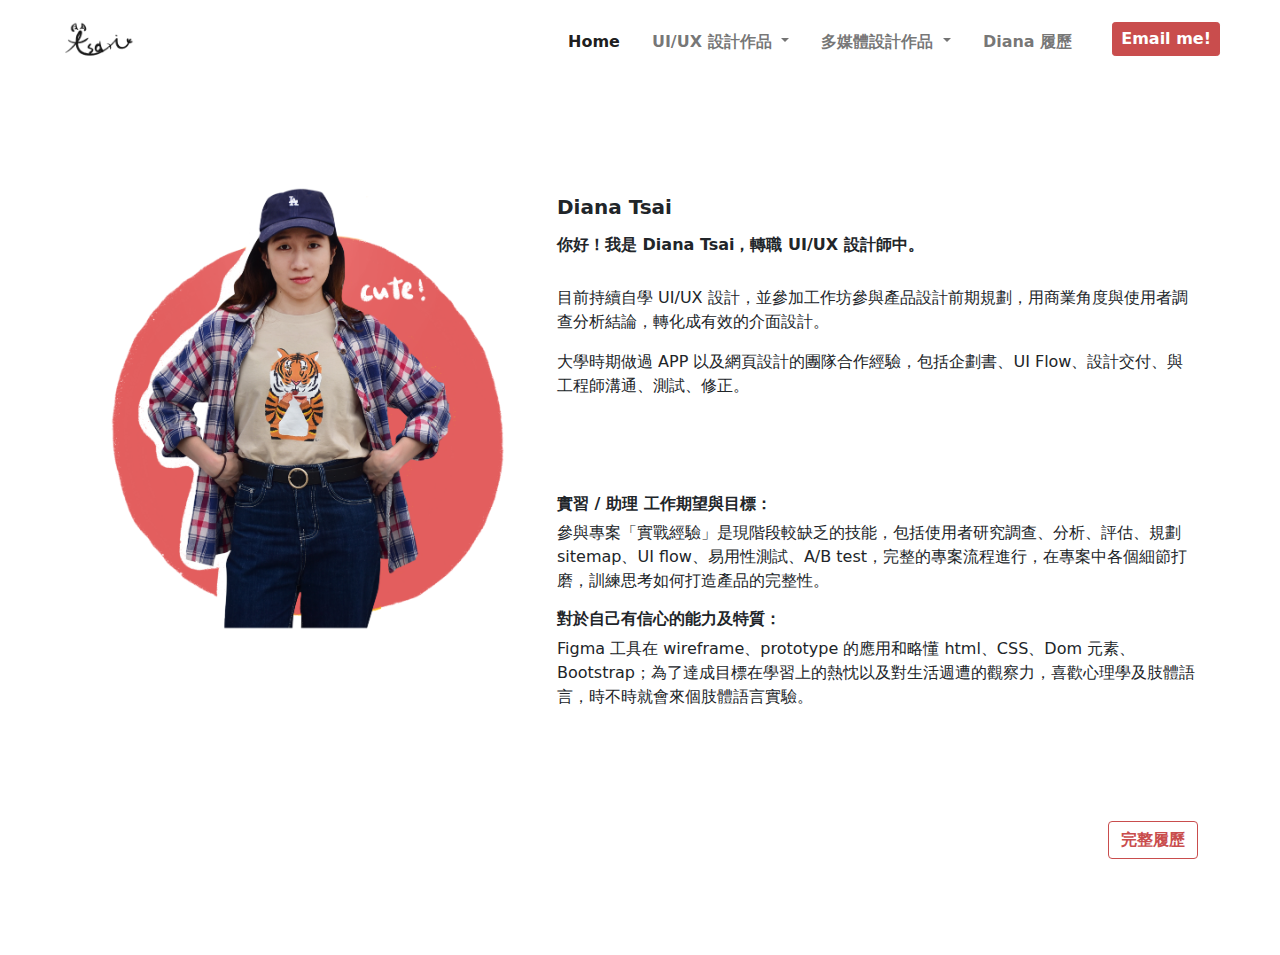
==== commit 316ff38a: "Update index.html" ====
--- a/index.html
+++ b/index.html
@@ -35,7 +35,7 @@
               <a class="nav-link active fw-bold fs-6" aria-current="page" href="index.html">Home</a>
             </li>
             <li class="nav-item dropdown mx-2">
-              <a class="nav-link dropdown-toggle fw-bold fs-5" href="#" id="navbarDropdownMenuLink" role="button" data-bs-toggle="dropdown" aria-expanded="false">
+              <a class="nav-link dropdown-toggle fw-bold fs-6" href="#" id="navbarDropdownMenuLink" role="button" data-bs-toggle="dropdown" aria-expanded="false">
               UI/UX 設計作品
               </a>
               <ul class="dropdown-menu " aria-labelledby="navbarDropdownMenuLink">
@@ -69,7 +69,7 @@
 <div class="container">
   <div class="row mt-7">
     <div class="col-xl-5 g-0 " >
-      <img src="/pic/sy.png" alt="" class="w-100 " >
+      <img src="pic/sy.png" alt="" class="w-100 " >
     </div>      
     <div class="col-xl-7 d-flex gy-2">
       <div>
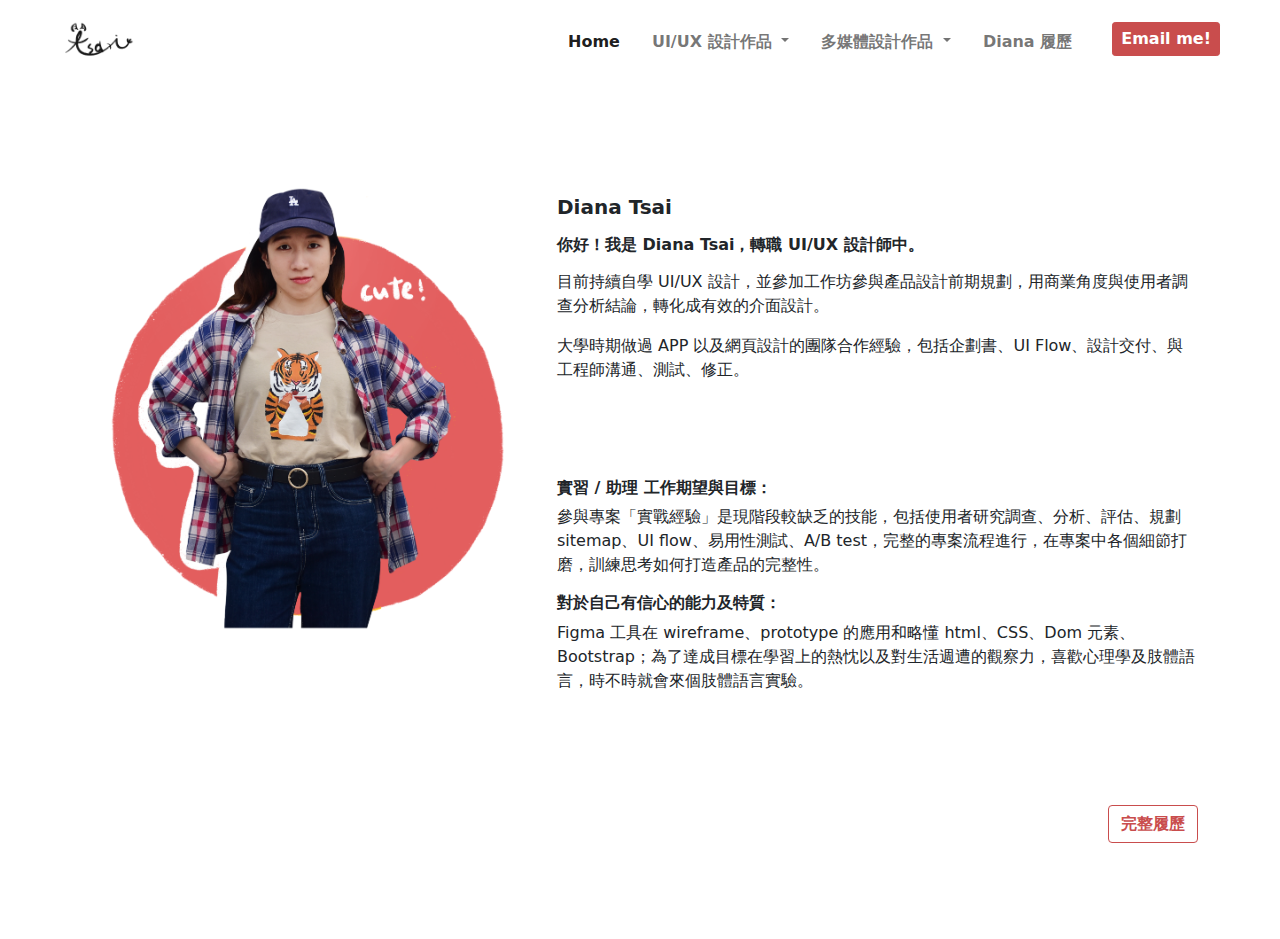
==== commit d25c9df7: "Update index.html" ====
--- a/index.html
+++ b/index.html
@@ -75,7 +75,7 @@
       <div>
         <div class="mt-2 mb-7">
          <h5 class="fw-bolder pb-2">Diana Tsai</h5>
-         <h6 class="fw-bold  pb-4">你好！我是 Diana Tsai，轉職 UI/UX 設計師中。</h6>
+         <h6 class="fw-bold  pb-2">你好！我是 Diana Tsai，轉職 UI/UX 設計師中。</h6>
          <p>目前持續自學 UI/UX 設計，並參加工作坊參與產品設計前期規劃，用商業角度與使用者調查分析結論，轉化成有效的介面設計。</p>
          <p>大學時期做過 APP 以及網頁設計的團隊合作經驗，包括企劃書、UI Flow、設計交付、與工程師溝通、測試、修正。</p>
         </div>
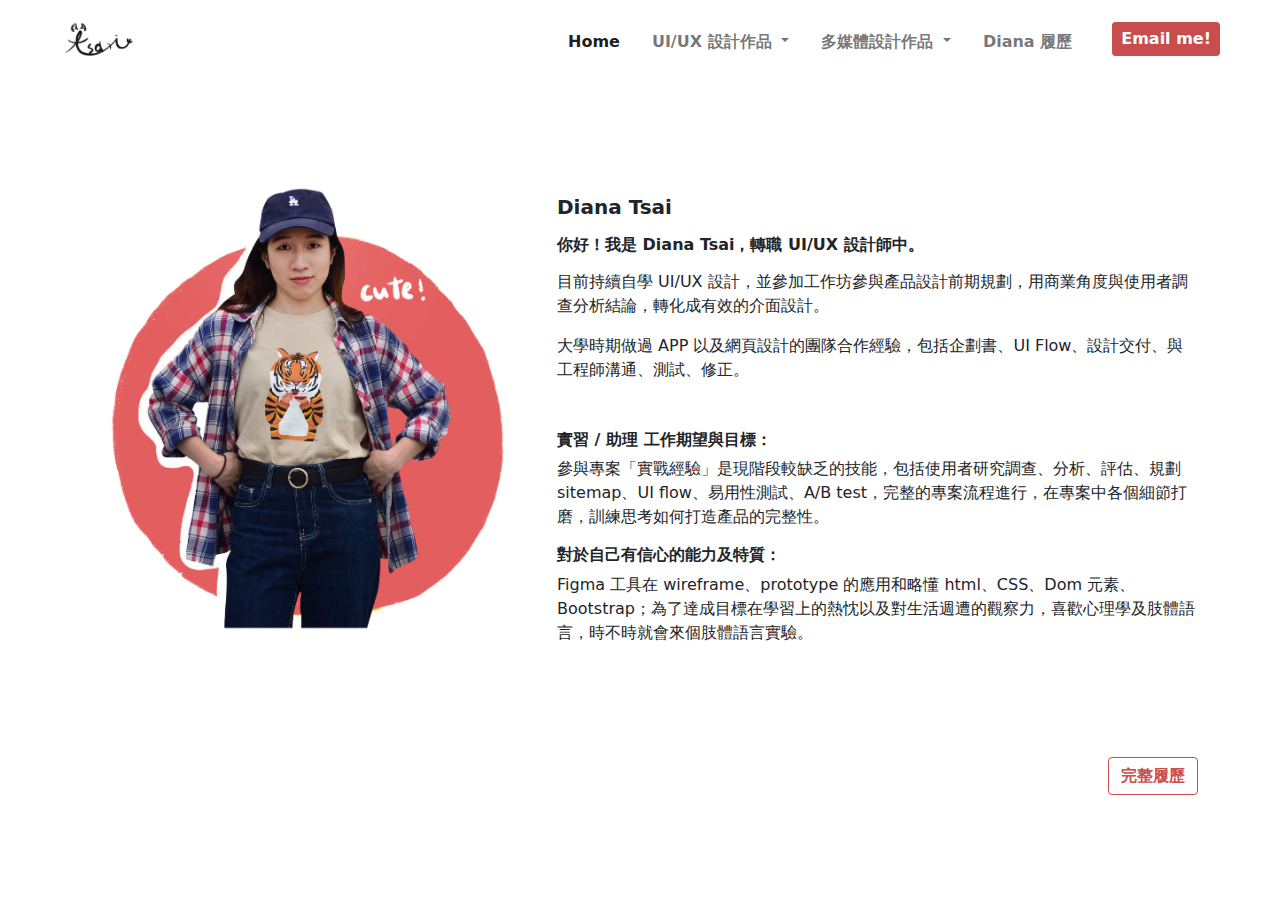
==== commit 5b79420f: "Update index.html" ====
--- a/index.html
+++ b/index.html
@@ -73,7 +73,7 @@
     </div>      
     <div class="col-xl-7 d-flex gy-2">
       <div>
-        <div class="mt-2 mb-7">
+        <div class="mt-2 mb-5">
          <h5 class="fw-bolder pb-2">Diana Tsai</h5>
          <h6 class="fw-bold  pb-2">你好！我是 Diana Tsai，轉職 UI/UX 設計師中。</h6>
          <p>目前持續自學 UI/UX 設計，並參加工作坊參與產品設計前期規劃，用商業角度與使用者調查分析結論，轉化成有效的介面設計。</p>
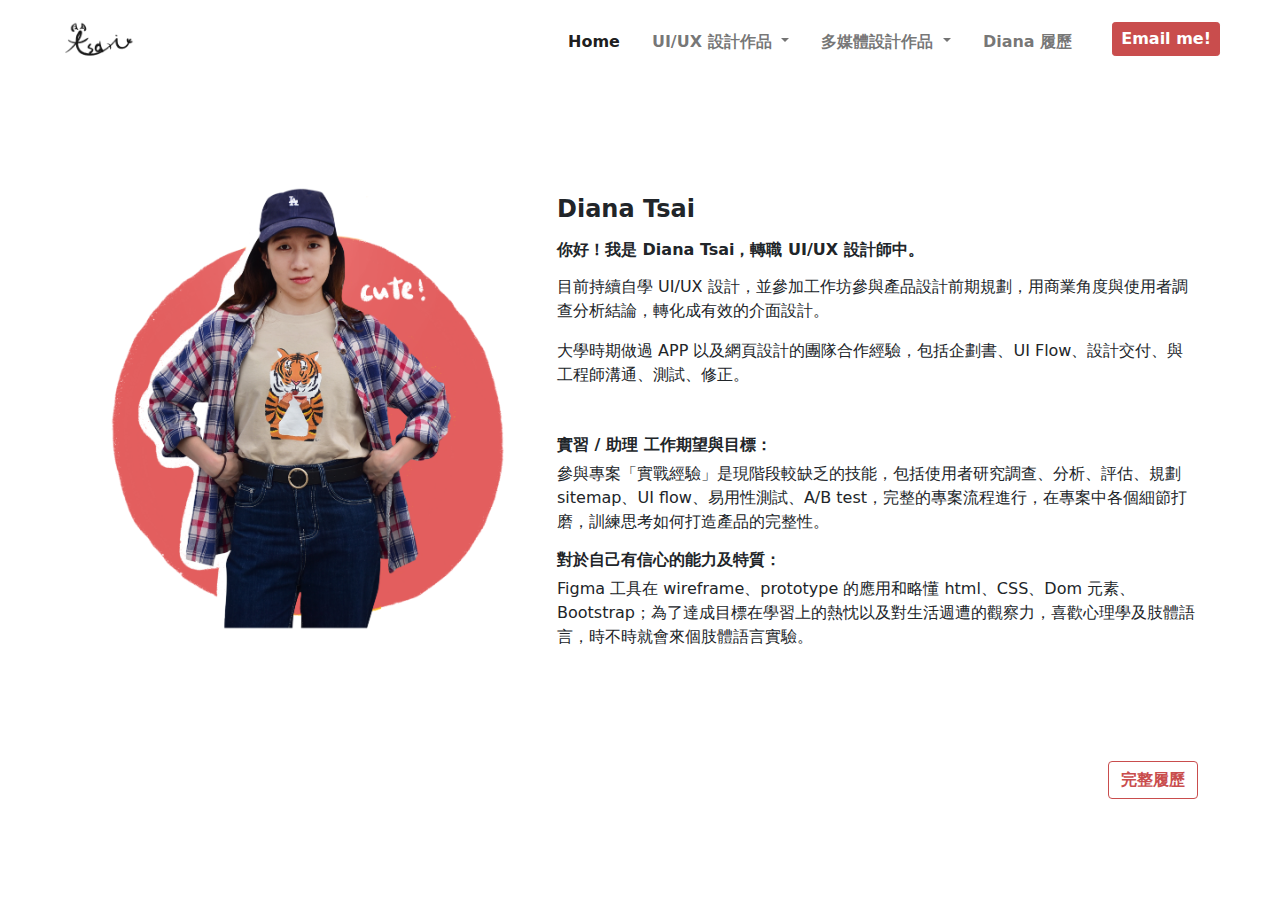
==== commit 354841cc: "Update index.html" ====
--- a/index.html
+++ b/index.html
@@ -74,7 +74,7 @@
     <div class="col-xl-7 d-flex gy-2">
       <div>
         <div class="mt-2 mb-5">
-         <h5 class="fw-bolder pb-2">Diana Tsai</h5>
+         <h4 class="fw-bolder pb-2">Diana Tsai</h4>
          <h6 class="fw-bold  pb-2">你好！我是 Diana Tsai，轉職 UI/UX 設計師中。</h6>
          <p>目前持續自學 UI/UX 設計，並參加工作坊參與產品設計前期規劃，用商業角度與使用者調查分析結論，轉化成有效的介面設計。</p>
          <p>大學時期做過 APP 以及網頁設計的團隊合作經驗，包括企劃書、UI Flow、設計交付、與工程師溝通、測試、修正。</p>
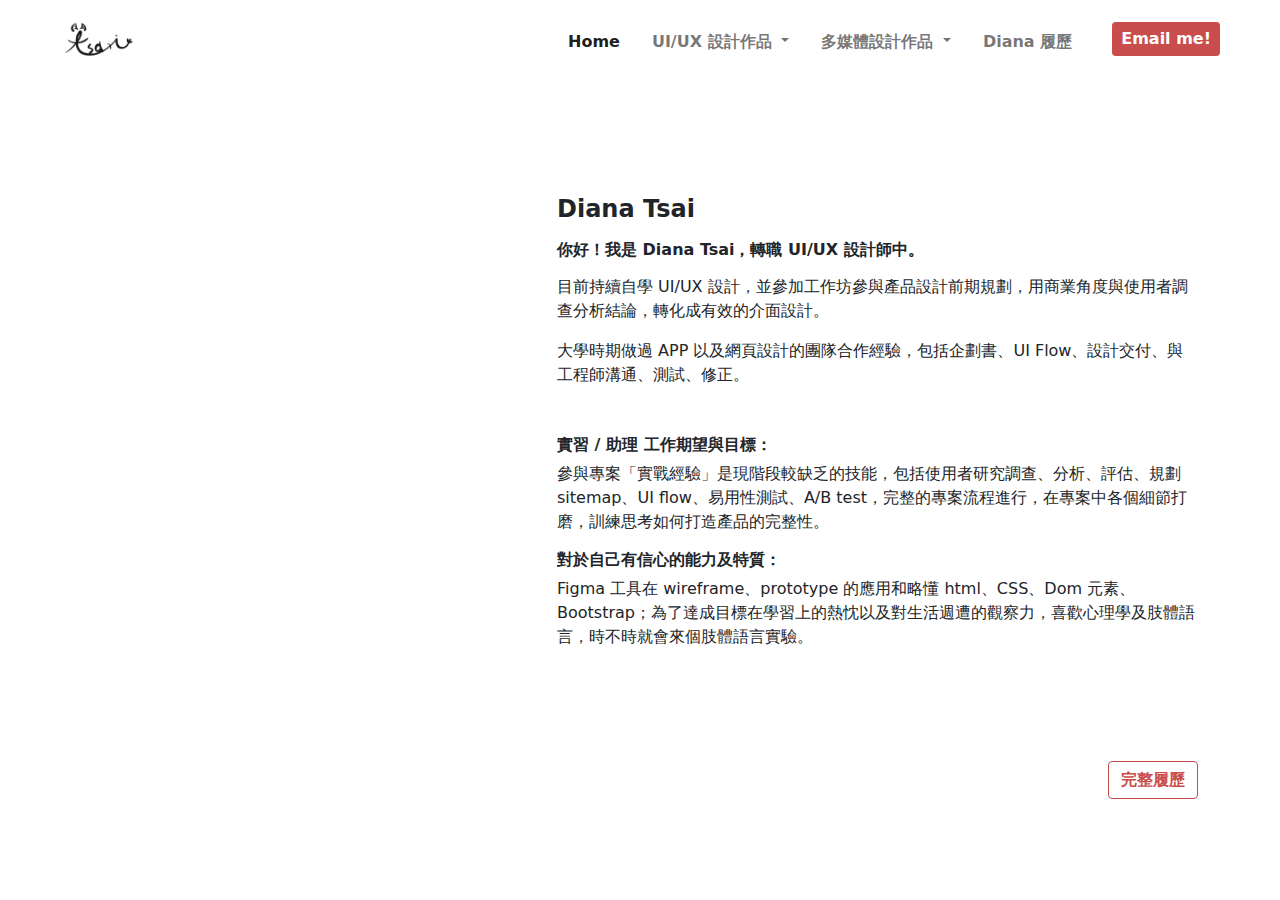
==== commit 1b2b0b2b: "Update index.html" ====
--- a/index.html
+++ b/index.html
@@ -69,7 +69,7 @@
 <div class="container">
   <div class="row mt-7">
     <div class="col-xl-5 g-0 " >
-      <img src="pic/sy.png" alt="" class="w-100 " >
+      <img src="pic/avart.png" alt="" class="w-100 " >
     </div>      
     <div class="col-xl-7 d-flex gy-2">
       <div>
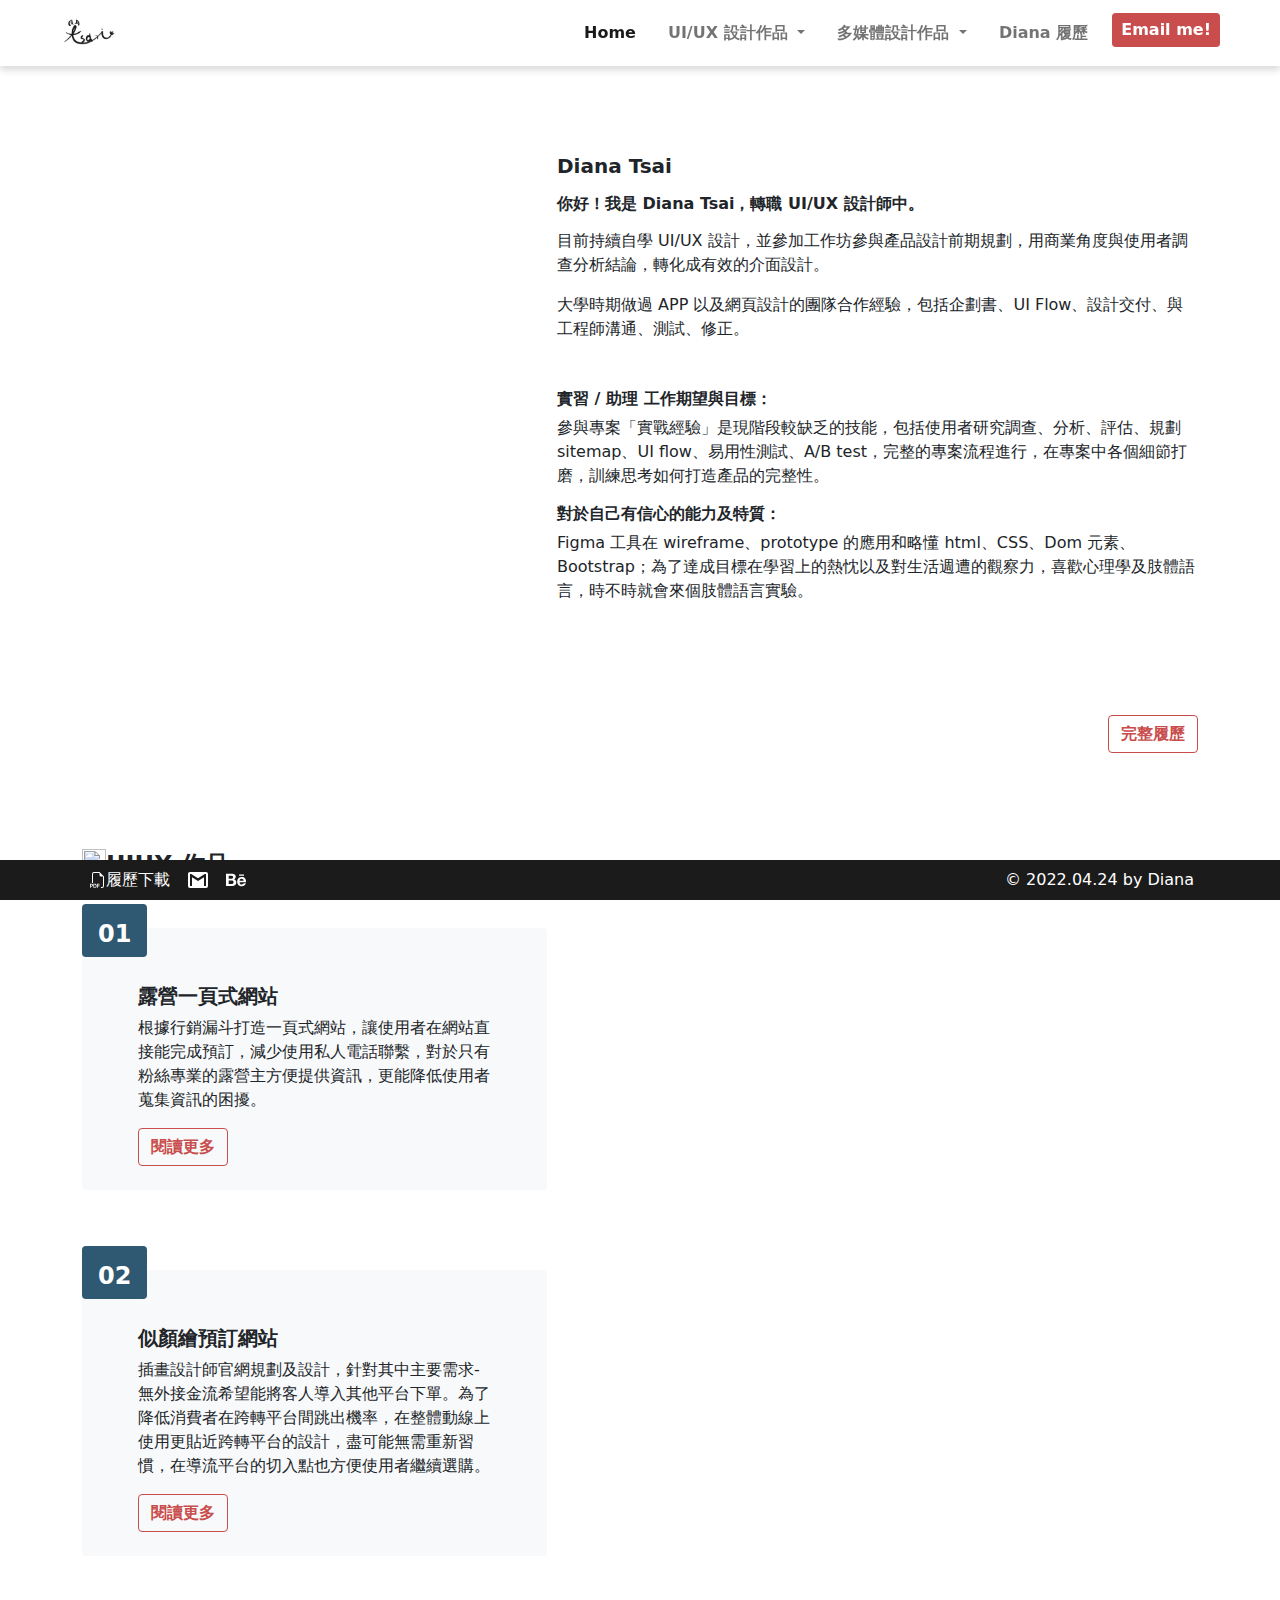
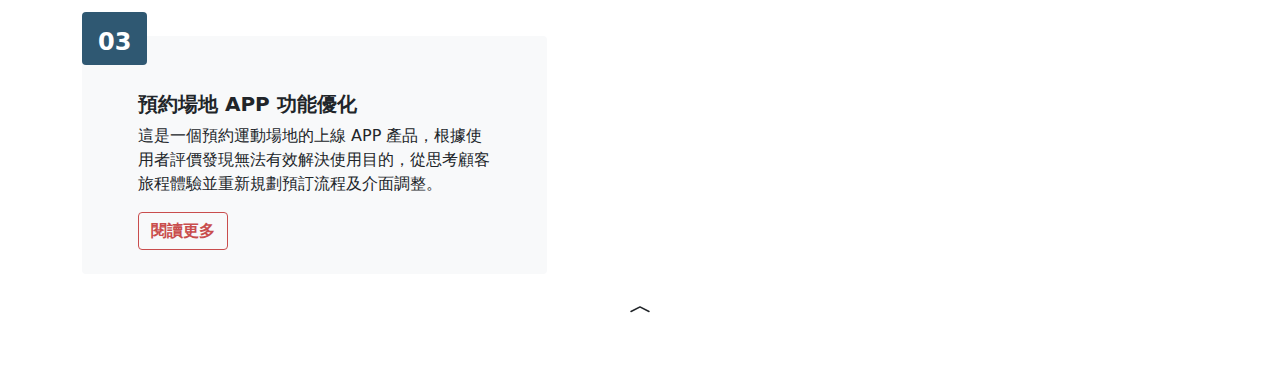
==== commit 927b52a4: "Add files via upload" ====
--- a/index.html
+++ b/index.html
@@ -4,10 +4,13 @@
     <meta charset="UTF-8">
     <meta http-equiv="X-UA-Compatible" content="IE=edge">
     <meta name="viewport" content="width=device-width, initial-scale=1.0">
-    <title>Home  DianaTsaiwebsite</title>
+    <title>Home - User X design by Diana</title>
+    <link rel="icon"  href="pic/sign.ico" type="image/x-icon">
     <link rel="stylesheet" href="./stylesheets/all.css">
     <!-- JavaScript Bundle with Popper -->
 <script src="https://cdn.jsdelivr.net/npm/bootstrap@5.1.1/dist/js/bootstrap.bundle.min.js" integrity="sha384-/bQdsTh/da6pkI1MST/rWKFNjaCP5gBSY4sEBT38Q/9RBh9AH40zEOg7Hlq2THRZ" crossorigin="anonymous"></script>
+<link href="https://fonts.googleapis.com/icon?family=Material+Icons"
+      rel="stylesheet">
 <style>
   .object-fit-cover {
       object-fit: cover;
@@ -16,15 +19,25 @@
   .box {
     max-width: 75px;
   }
+
+  .box1 {
+    max-width: 747px;
+    height: 470px;
+  }
+
+  .box-shadow {
+    box-shadow: 0px 4px 7px rgba(0, 0, 0, 0.15);
+  }
 </style>
 
 </head>
 <body>
-  <div class="mx-5">
+  <!-- 導覽列 -->
+  <div class=" box-shadow sticky-top bg-white">
     <nav class="navbar navbar-expand-xl navbar-light  ">
-      <div class="container-fluid my-2">
+      <div class="container-fluid my-1 mx-5">
         <a class="navbar-brand box" href="#">
-          <img src="pic/sign.png" class="w-100" alt="" >
+          <img src="pic/sign.png" class="w-75" alt="" >
         </a>
         <button class="navbar-toggler" type="button" data-bs-toggle="collapse" data-bs-target="#navbarNavDropdown" aria-controls="navbarNavDropdown" aria-expanded="false" aria-label="Toggle navigation">
           <span class="navbar-toggler-icon"></span>
@@ -35,46 +48,49 @@
               <a class="nav-link active fw-bold fs-6" aria-current="page" href="index.html">Home</a>
             </li>
             <li class="nav-item dropdown mx-2">
-              <a class="nav-link dropdown-toggle fw-bold fs-6" href="#" id="navbarDropdownMenuLink" role="button" data-bs-toggle="dropdown" aria-expanded="false">
+              <a class="nav-link dropdown-toggle fw-bold fs-6" href="UIUXProjects.html" id="navbarDropdownMenuLink" role="button" data-bs-toggle="dropdown" aria-expanded="false">
               UI/UX 設計作品
               </a>
               <ul class="dropdown-menu " aria-labelledby="navbarDropdownMenuLink">
-                <li><a class="dropdown-item fw-bold fs-6 " href="#">露營一頁式網站</a></li>
-                <li><a class="dropdown-item fw-bold fs-6" href="#">場地預約 APP 優化</a></li>
-                <li><a class="dropdown-item fw-bold fs-6 " href="#">插畫品牌官網設計</a></li>
+                <li><a class="dropdown-item fw-bold fs-6 " href="UIUXProjects.html#UIUXtitle">露營一頁式網站</a></li>
+                <li><a class="dropdown-item fw-bold fs-6" href="UIUXProjects.html#UIUXtitle">場地預約 APP 優化</a></li>
+                <li><a class="dropdown-item fw-bold fs-6 " href="UIUXProjects.html#UIUXtitle">插畫品牌官網設計</a></li>
+                <li><a class="dropdown-item fw-bold fs-6 " href="UIUXProjects.html#Otherworks">其他作品</a></li>
               </ul>
             </li>
             <li class="nav-item dropdown mx-2 fs-6">
-              <a class="nav-link dropdown-toggle fw-bold" href="#" id="navbarDropdownMenuLink" role="button" data-bs-toggle="dropdown" aria-expanded="false">
+              <a class="nav-link dropdown-toggle fw-bold" href="MultimediaProjects.html" id="navbarDropdownMenuLink" role="button" data-bs-toggle="dropdown" aria-expanded="false">
               多媒體設計作品
               </a>
               <ul class="dropdown-menu " aria-labelledby="navbarDropdownMenuLink">
-                <li><a class="dropdown-item fw-bold fs-6" href="#">媒體設計</a></li>
-                <li><a class="dropdown-item fw-bold fs-6" href="#">平面設計</a></li>
-                <li><a class="dropdown-item fw-bold fs-6" href="#">插畫設計</a></li>
+                <li><a class="dropdown-item fw-bold fs-6" href="MultimediaProjects.html#mediaworks">媒體設計</a></li>
+                <li><a class="dropdown-item fw-bold fs-6" href="MultimediaProjects.html#Illworks">平面設計</a></li>
+                <li><a class="dropdown-item fw-bold fs-6" href="MultimediaProjects.html#drawingworks">插畫設計</a></li>
               </ul>
             </li>
             <li class="nav-item mx-2 ">
               <a class="nav-link fw-bold fs-6" href="resume.html">Diana 履歷</a>
             </li>
-            <li class="nav-item ms-4">
-              <a class="btn btn-primary btn-sm fw-bold fs-6" href="#" role="button">Email me!</a>
+            <li class="nav-item ms-2 mt-1 mt-md-0">
+              <a class="btn btn-primary btn-sm fw-bold fs-6 text-white"  href="mailto:dianadoremi19940211@gmail.com" role="button">Email me!</a>
             </li>
           </ul>
-        </div>
+        </div> 
       </div>
     </nav>
 </div>
 
-<div class="container">
-  <div class="row mt-7">
+
+<br id="top">
+<div class="container ">
+  <div class="row mt-5">
     <div class="col-xl-5 g-0 " >
-      <img src="pic/avart.png" alt="" class="w-100 " >
+      <img src="/pic/avart-01.png" alt="" class="w-75 " >
     </div>      
     <div class="col-xl-7 d-flex gy-2">
       <div>
         <div class="mt-2 mb-5">
-         <h4 class="fw-bolder pb-2">Diana Tsai</h4>
+         <h5 class="fw-bolder pb-2">Diana Tsai</h5>
          <h6 class="fw-bold  pb-2">你好！我是 Diana Tsai，轉職 UI/UX 設計師中。</h6>
          <p>目前持續自學 UI/UX 設計，並參加工作坊參與產品設計前期規劃，用商業角度與使用者調查分析結論，轉化成有效的介面設計。</p>
          <p>大學時期做過 APP 以及網頁設計的團隊合作經驗，包括企劃書、UI Flow、設計交付、與工程師溝通、測試、修正。</p>
@@ -92,14 +108,66 @@
       <div class="text-end">
       <a class="btn btn-outline-primary fw-bold fs-6 my-7 " href="resume.html" role="button">完整履歷 </a>
     </div>
-     </div>
-     
+      </div>
+     </div> 
+    </div>  
+  </div>
+ 
+  
+    <div class="container">
+    <h4 class="fw-bolder mb-4  "><img src="pic/c.svg" alt="" class="align-baseline" style="width:24px; height:24px;">UIUX 作品</h4> 
+    <div class=" row d-flex flex-column flex-md-row g-0 align-items-center mb-6">
+    <div class=" col position-relative "><div class="  mt-4 px-6 pt-6 pb-4 bg-light w-100 position-relative rounded " style="max-width:570px;"><h5 class="fw-bold">露營一頁式網站</h5><p>根據行銷漏斗打造一頁式網站，讓使用者在網站直接能完成預訂，減少使用私人電話聯繫，對於只有粉絲專業的露營主方便提供資訊，更能降低使用者蒐集資訊的困擾。</p>
+      <a href="https://www.behance.net/gallery/139544725/_?tracking_source=for_you_feed_user_published" target="_blank"class="btn btn-outline-primary fw-bold fs-6 " role="button">閱讀更多</a></div>
+      <div class=" px-3 pt-3 rounded  position-absolute top-0 start-24" style="background-color:#2f5872;"><h4 class="fw-bold text-white" >01</h4></div> 
     </div>
-    
+    <div class="col col-md-7 "><img src="/pic/UIUX1.jpg" class="w-100  rounded"  alt="" ></div>  
+    </div> 
   </div>
 
-    
+  <div class="container">
+    <div class=" row d-flex flex-column flex-md-row g-0 align-items-center mb-6">
+    <div class=" col position-relative "><div class="  mt-4 px-6 pt-6 pb-4 bg-light w-100 position-relative rounded " style="max-width:570px;"><h5 class="fw-bold">似顏繪預訂網站</h5><p>插畫設計師官網規劃及設計，針對其中主要需求-無外接金流希望能將客人導入其他平台下單。為了降低消費者在跨轉平台間跳出機率，在整體動線上使用更貼近跨轉平台的設計，盡可能無需重新習慣，在導流平台的切入點也方便使用者繼續選購。</p>
+      <a href="https://www.behance.net/gallery/141710635/_?tracking_source=for_you_feed_user_published" target="_blank"class="btn btn-outline-primary fw-bold fs-6 " role="button">閱讀更多</a></div>
+      <div class=" px-3 pt-3 rounded  position-absolute top-0 start-24" style="background-color:#2f5872;"><h4 class="fw-bold text-white" >02</h4></div> 
+    </div>
+    <div class="col col-md-7 "><img src="/pic/UIUX2.jpg" class="w-100  rounded"  alt="" ></div>  
+    </div> 
   </div>
+
+  <div class="container">
+    <div class=" row d-flex flex-column flex-md-row g-0 align-items-center mb-3 ">
+    <div class=" col position-relative "><div class="  mt-4 px-6 pt-6 pb-4 bg-light w-100 position-relative rounded " style="max-width:570px;"><h5 class="fw-bold">預約場地 APP 功能優化</h5><p>這是一個預約運動場地的上線 APP 產品，根據使用者評價發現無法有效解決使用目的，從思考顧客旅程體驗並重新規劃預訂流程及介面調整。</p>
+      <a href="https://www.behance.net/gallery/142122069/-Redesign?tracking_source=for_you_feed_user_published" target="_blank"class="btn btn-outline-primary fw-bold fs-6 " role="button">閱讀更多</a></div>
+      <div class=" px-3 pt-3 rounded  position-absolute top-0 start-24" style="background-color:#2f5872;"><h4 class="fw-bold text-white" >03</h4></div> 
+    </div>
+    <div class="col col-md-7"><img src="/pic/UIUX3.jpg" class="w-100  rounded"  alt="" ></div>  
+    </div> 
+  </div>
+
+ <div class="container mb-5 text-center"><a class="btn" href="#top"><svg xmlns="http://www.w3.org/2000/svg" width="24" height="24" fill="currentColor" class="bi bi-chevron-compact-up" viewBox="0 0 16 16">
+  <path fill-rule="evenodd" d="M7.776 5.553a.5.5 0 0 1 .448 0l6 3a.5.5 0 1 1-.448.894L8 6.56 2.224 9.447a.5.5 0 1 1-.448-.894l6-3z"/>
+</svg></a></div>
+ 
+<div class=" fixed-bottom" style="background-color:#1b1b1b;" >
+  <div class="container">
+  <div class="row align-items-center my-1">
+  <div class="col">
+  <div class="d-flex " >
+   <div class="p-1  mx-1"><a href="" class="text-white" style="text-decoration:none;"><svg xmlns="http://www.w3.org/2000/svg" width="16" height="16" fill="currentColor" class="bi bi-filetype-pdf" viewBox="0 0 16 16">
+    <path fill-rule="evenodd" d="M14 4.5V14a2 2 0 0 1-2 2h-1v-1h1a1 1 0 0 0 1-1V4.5h-2A1.5 1.5 0 0 1 9.5 3V1H4a1 1 0 0 0-1 1v9H2V2a2 2 0 0 1 2-2h5.5L14 4.5ZM1.6 11.85H0v3.999h.791v-1.342h.803c.287 0 .531-.057.732-.173.203-.117.358-.275.463-.474a1.42 1.42 0 0 0 .161-.677c0-.25-.053-.476-.158-.677a1.176 1.176 0 0 0-.46-.477c-.2-.12-.443-.179-.732-.179Zm.545 1.333a.795.795 0 0 1-.085.38.574.574 0 0 1-.238.241.794.794 0 0 1-.375.082H.788V12.48h.66c.218 0 .389.06.512.181.123.122.185.296.185.522Zm1.217-1.333v3.999h1.46c.401 0 .734-.08.998-.237a1.45 1.45 0 0 0 .595-.689c.13-.3.196-.662.196-1.084 0-.42-.065-.778-.196-1.075a1.426 1.426 0 0 0-.589-.68c-.264-.156-.599-.234-1.005-.234H3.362Zm.791.645h.563c.248 0 .45.05.609.152a.89.89 0 0 1 .354.454c.079.201.118.452.118.753a2.3 2.3 0 0 1-.068.592 1.14 1.14 0 0 1-.196.422.8.8 0 0 1-.334.252 1.298 1.298 0 0 1-.483.082h-.563v-2.707Zm3.743 1.763v1.591h-.79V11.85h2.548v.653H7.896v1.117h1.606v.638H7.896Z"/>
+  </svg>履歷下載</a></div>
+  <div class="p-1  mx-1"><a href="https://www.behance.net/EyesCow" class="text-white" style="text-decoration:none;"><svg style="width:24px;height:24px" viewBox="0 0 24 24">
+    <path fill="currentColor" d="M20,18H18V9.25L12,13L6,9.25V18H4V6H5.2L12,10.25L18.8,6H20M20,4H4C2.89,4 2,4.89 2,6V18A2,2 0 0,0 4,20H20A2,2 0 0,0 22,18V6C22,4.89 21.1,4 20,4Z" />
+</svg></a></div>
+  <div class="p-1  mx-1"><a href="mailto:dianadoremi19940211@gmail.com" class="text-white" style="text-decoration:none;"><svg xmlns="http://www.w3.org/2000/svg" width="20" height="20" fill="currentColor" class="bi bi-behance" viewBox="0 0 16 16">
+    <path d="M4.654 3c.461 0 .887.035 1.278.14.39.07.711.216.996.391.286.176.497.426.641.747.14.32.216.711.216 1.137 0 .496-.106.922-.356 1.242-.215.32-.566.606-.997.817.606.176 1.067.496 1.348.922.281.426.461.957.461 1.563 0 .496-.105.922-.285 1.278a2.317 2.317 0 0 1-.782.887c-.32.215-.711.39-1.137.496a5.329 5.329 0 0 1-1.278.176L0 12.803V3h4.654zm-.285 3.978c.39 0 .71-.105.957-.285.246-.18.355-.497.355-.887 0-.216-.035-.426-.105-.567a.981.981 0 0 0-.32-.355 1.84 1.84 0 0 0-.461-.176c-.176-.035-.356-.035-.567-.035H2.17v2.31c0-.005 2.2-.005 2.2-.005zm.105 4.193c.215 0 .426-.035.606-.07.176-.035.356-.106.496-.216s.25-.215.356-.39c.07-.176.14-.391.14-.641 0-.496-.14-.852-.426-1.102-.285-.215-.676-.32-1.137-.32H2.17v2.734h2.305v.005zm6.858-.035c.286.285.711.426 1.278.426.39 0 .746-.106 1.032-.286.285-.215.46-.426.53-.64h1.74c-.286.851-.712 1.457-1.278 1.848-.566.355-1.243.566-2.06.566a4.135 4.135 0 0 1-1.527-.285 2.827 2.827 0 0 1-1.137-.782 2.851 2.851 0 0 1-.712-1.172c-.175-.461-.25-.957-.25-1.528 0-.531.07-1.032.25-1.493.18-.46.426-.852.747-1.207.32-.32.711-.606 1.137-.782a4.018 4.018 0 0 1 1.493-.285c.606 0 1.137.105 1.598.355.46.25.817.532 1.102.958.285.39.496.851.641 1.348.07.496.105.996.07 1.563h-5.15c0 .58.21 1.11.496 1.396zm2.24-3.732c-.25-.25-.642-.391-1.103-.391-.32 0-.566.07-.781.176-.215.105-.356.25-.496.39a.957.957 0 0 0-.25.497c-.036.175-.07.32-.07.46h3.196c-.07-.526-.25-.882-.497-1.132zm-3.127-3.728h3.978v.957h-3.978v-.957z"/>
+  </svg></a></div>
+</div></div>
+
+<div class="col"><div class="p-1 text-end text-white">© 2022.04.24 by Diana</div></div>
+</div>
+</div>
 </div>
   </body>
-</html>
+</html>